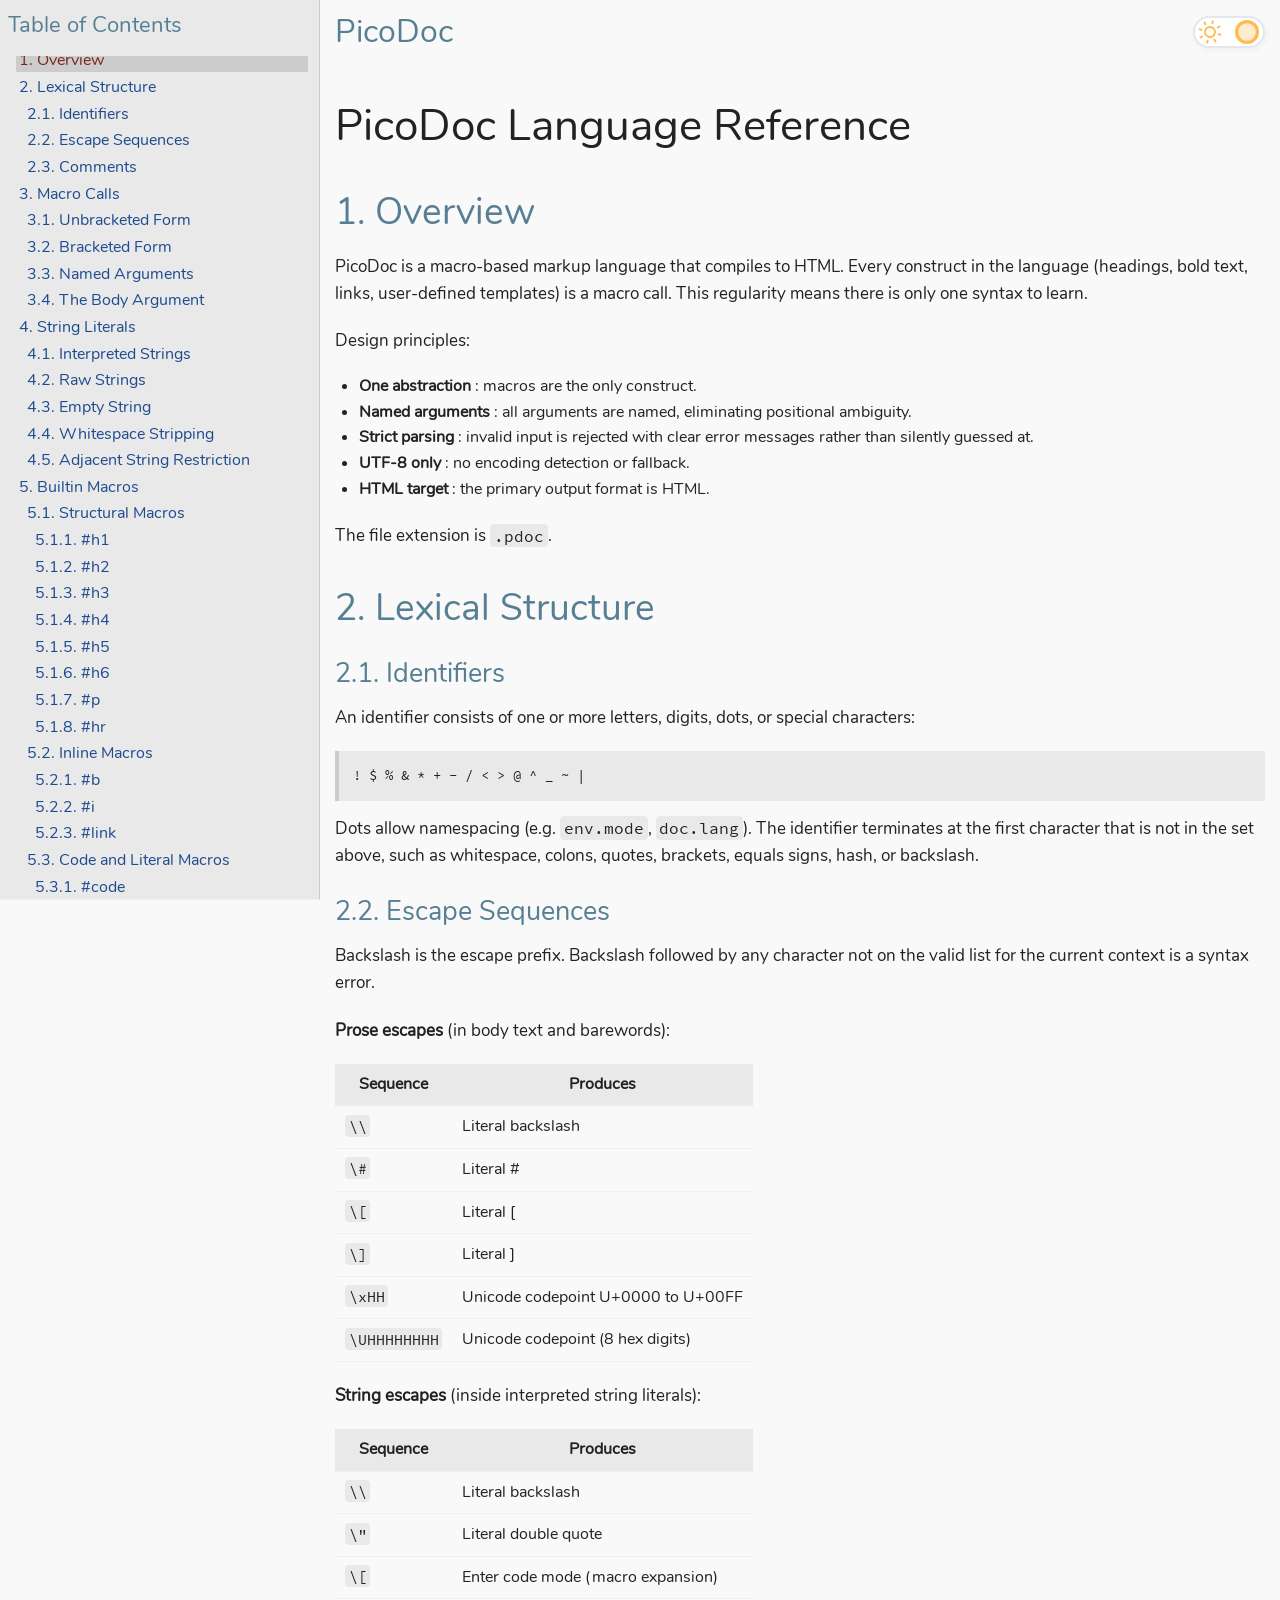
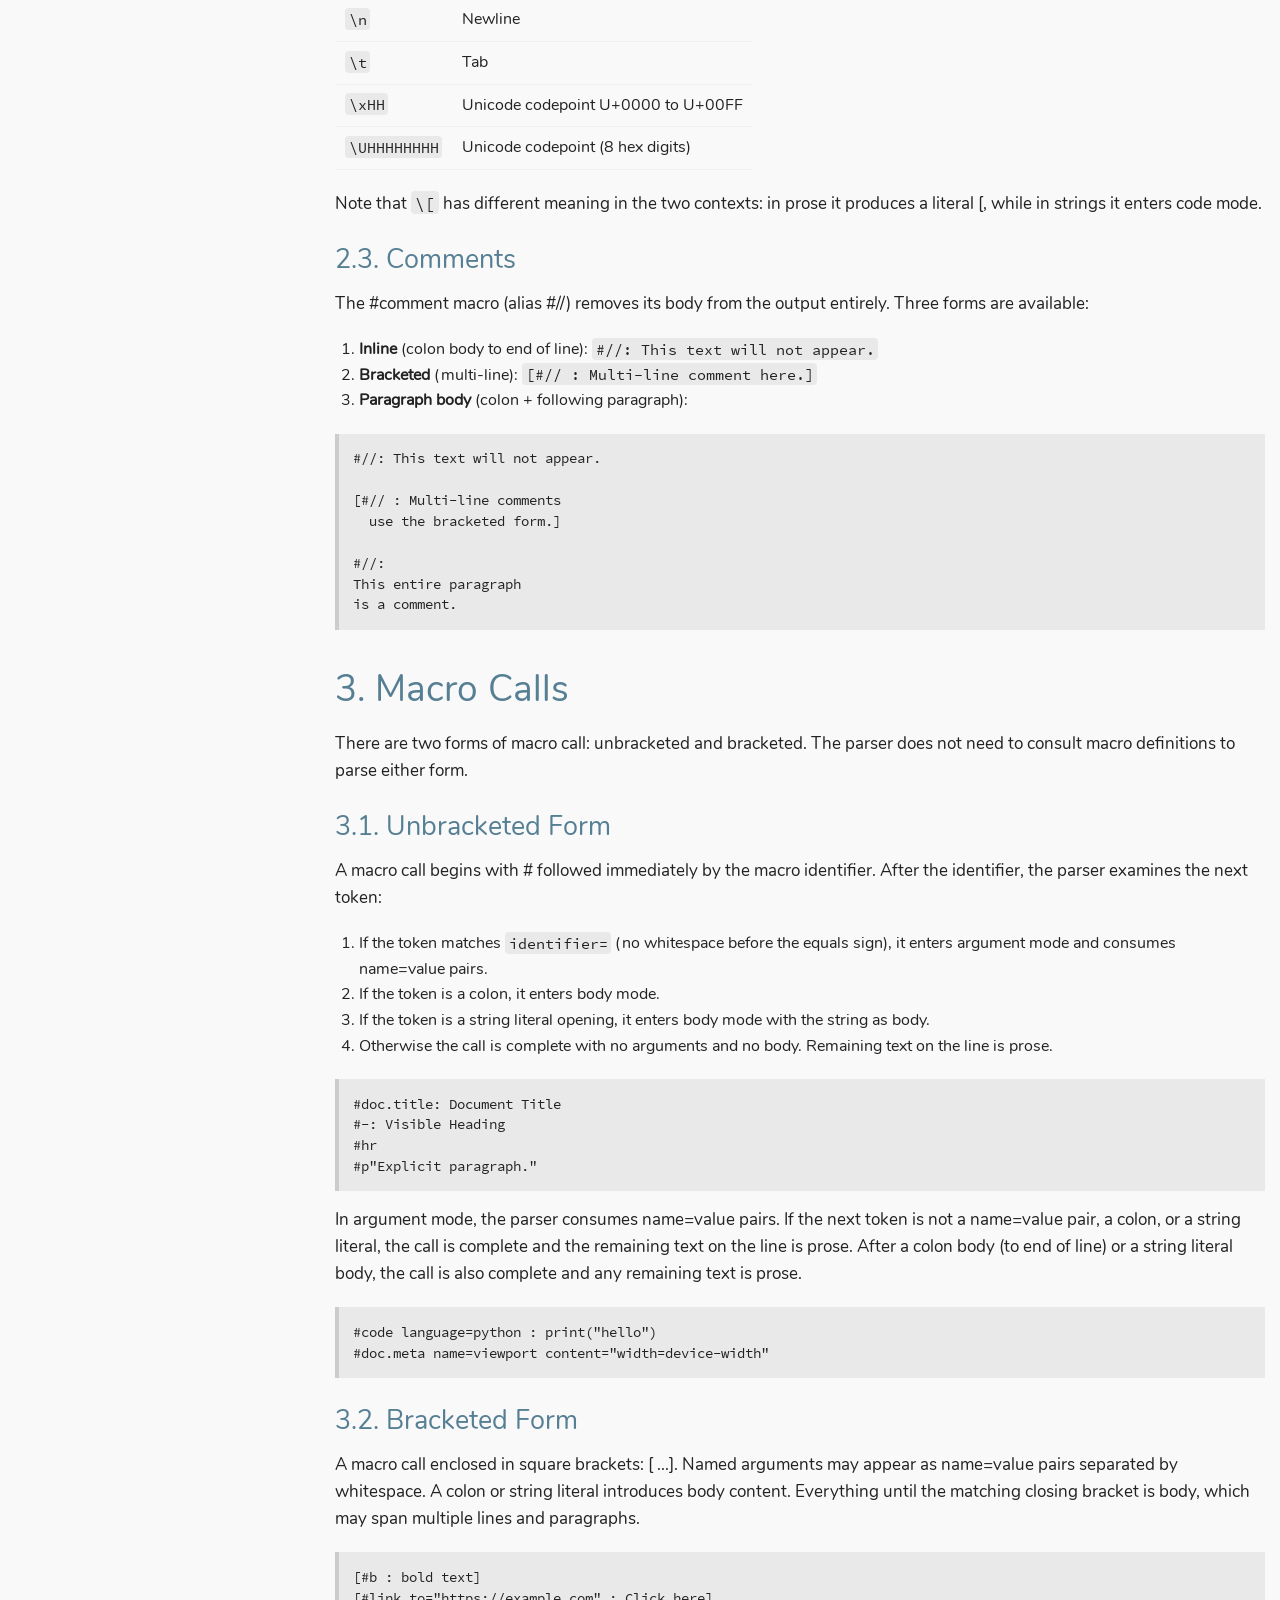
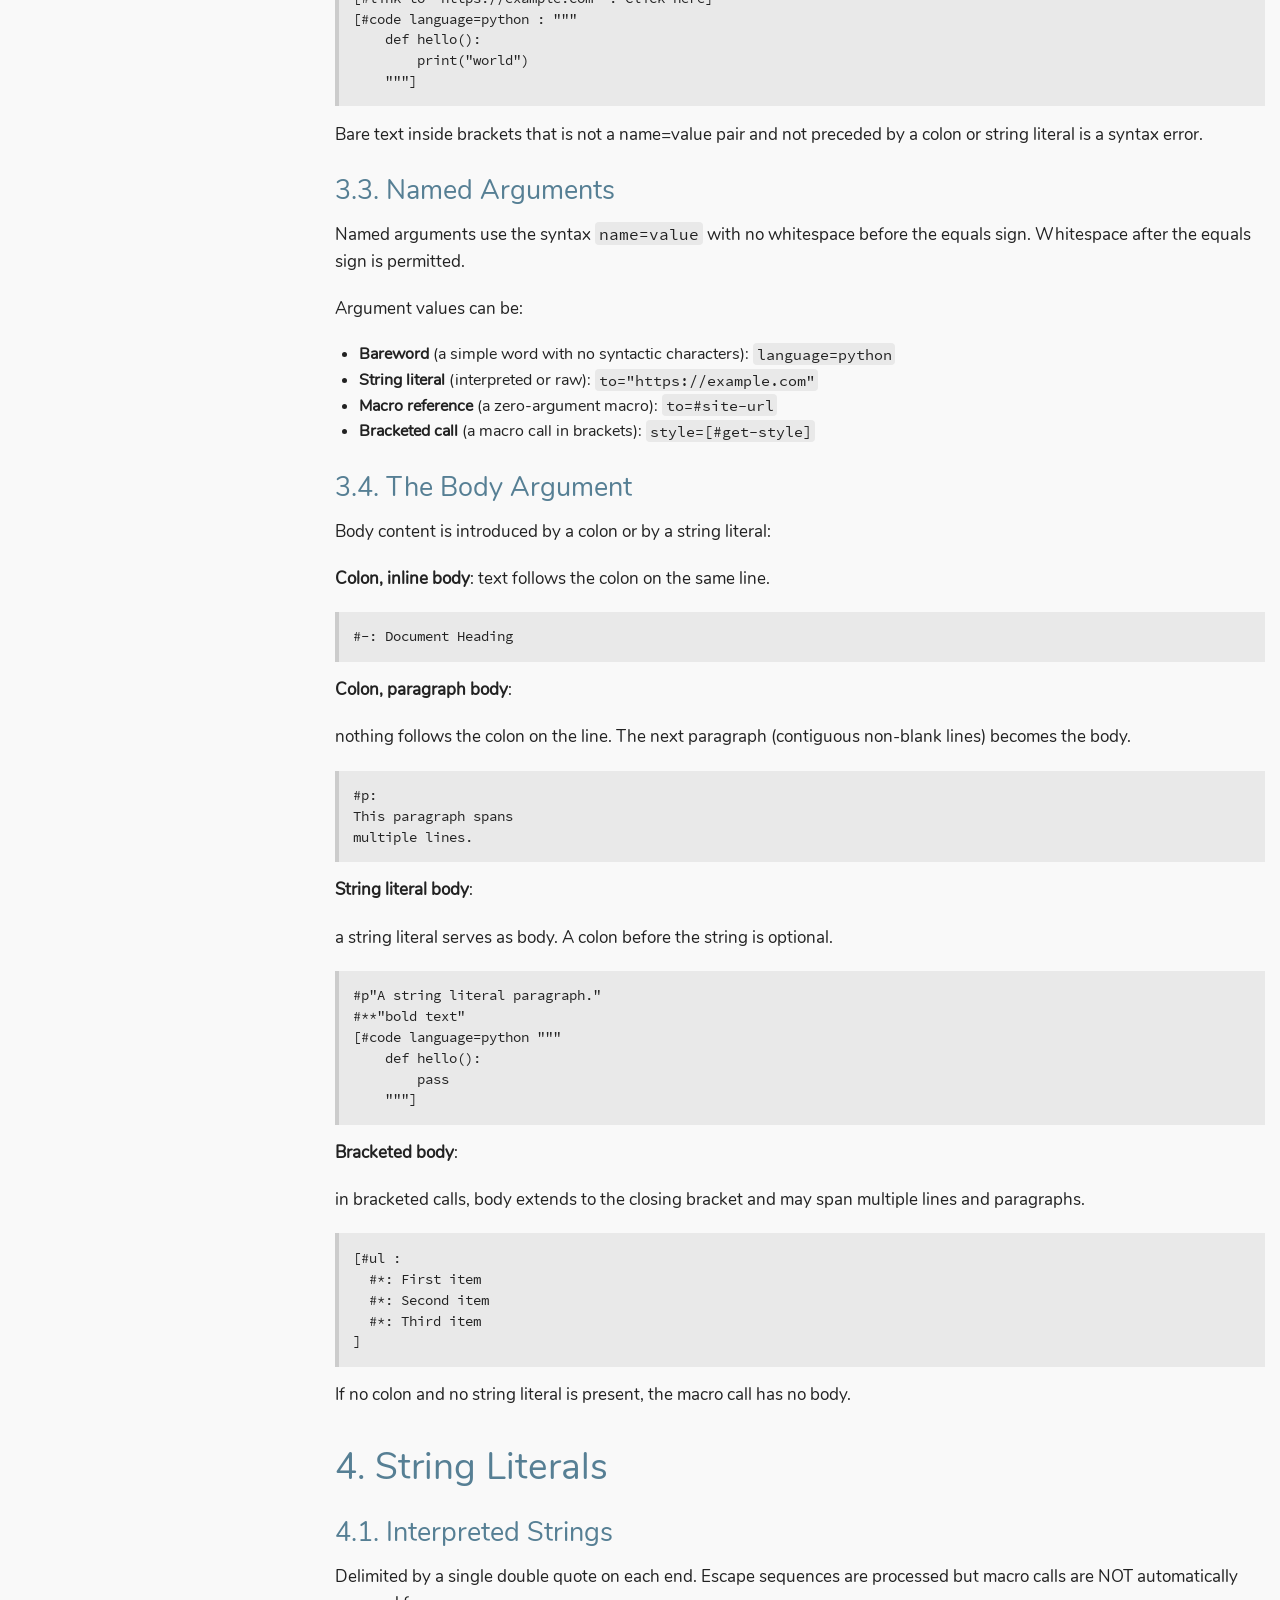
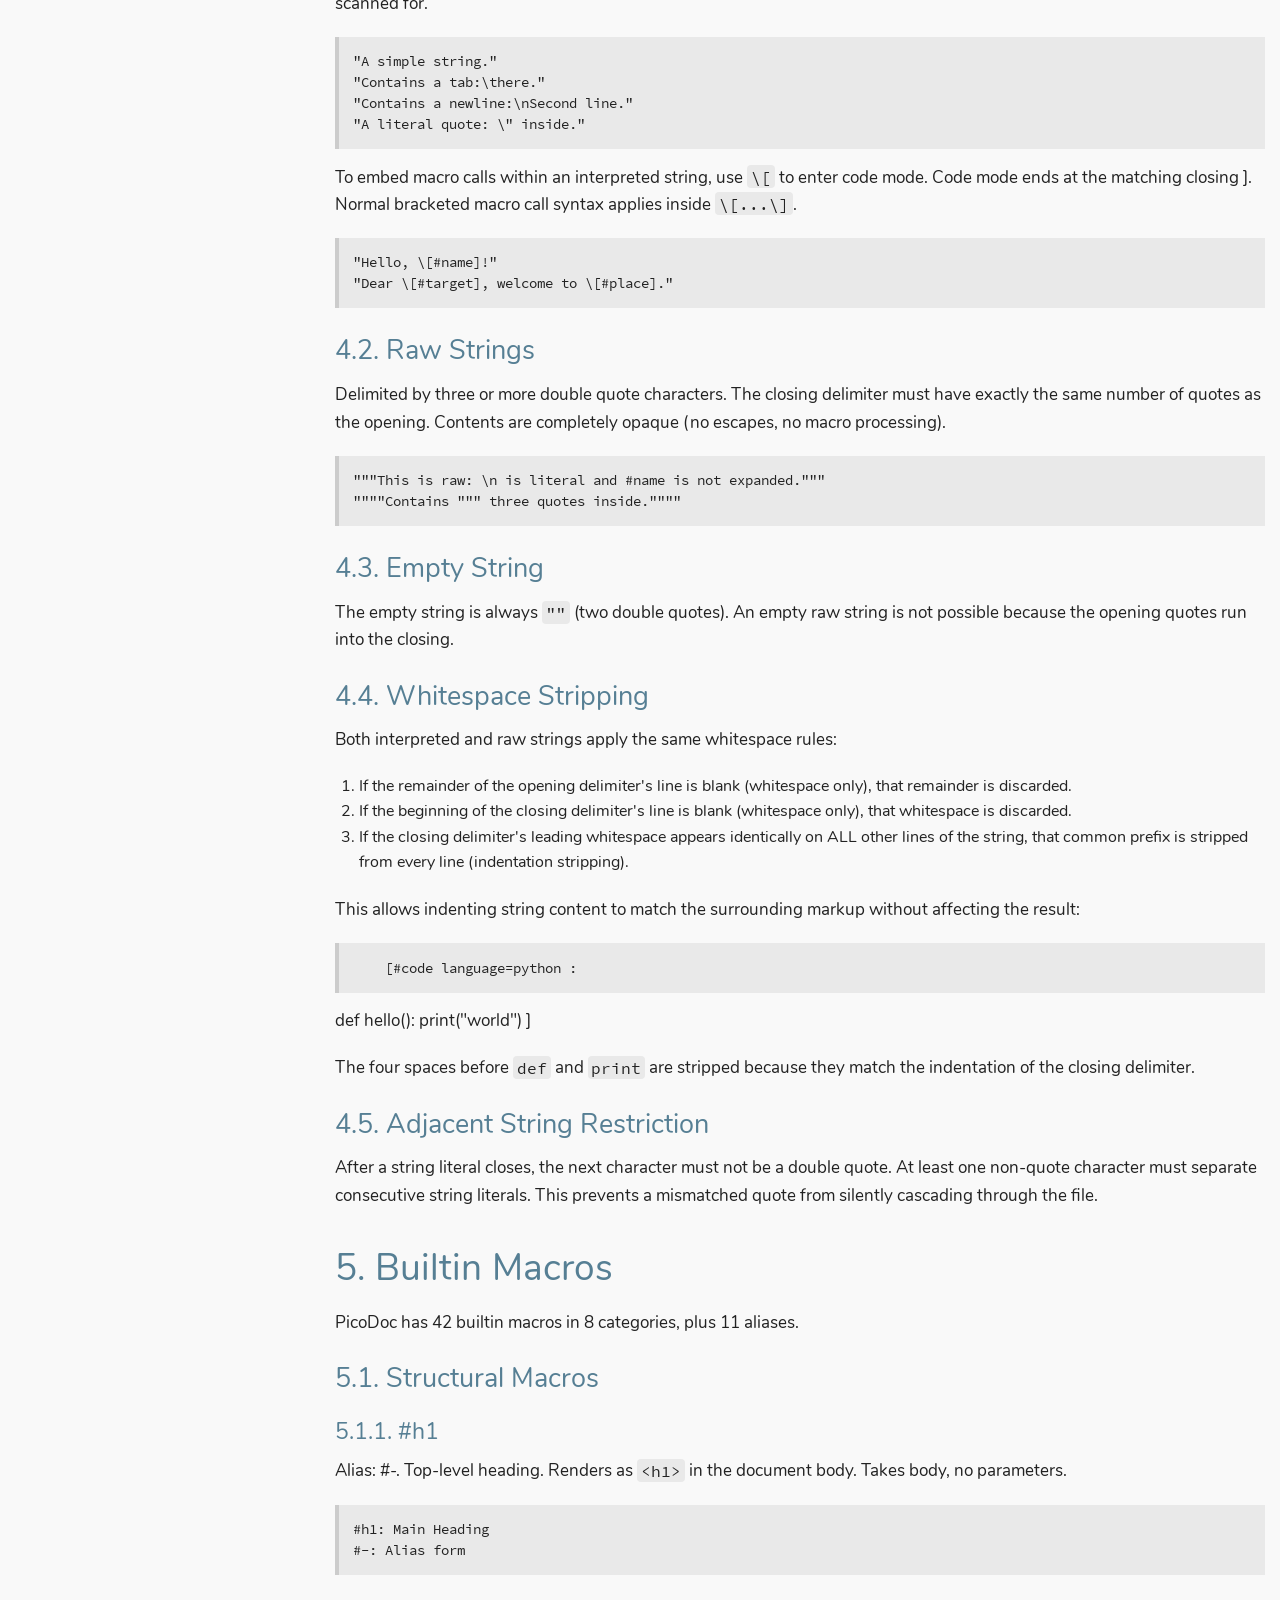
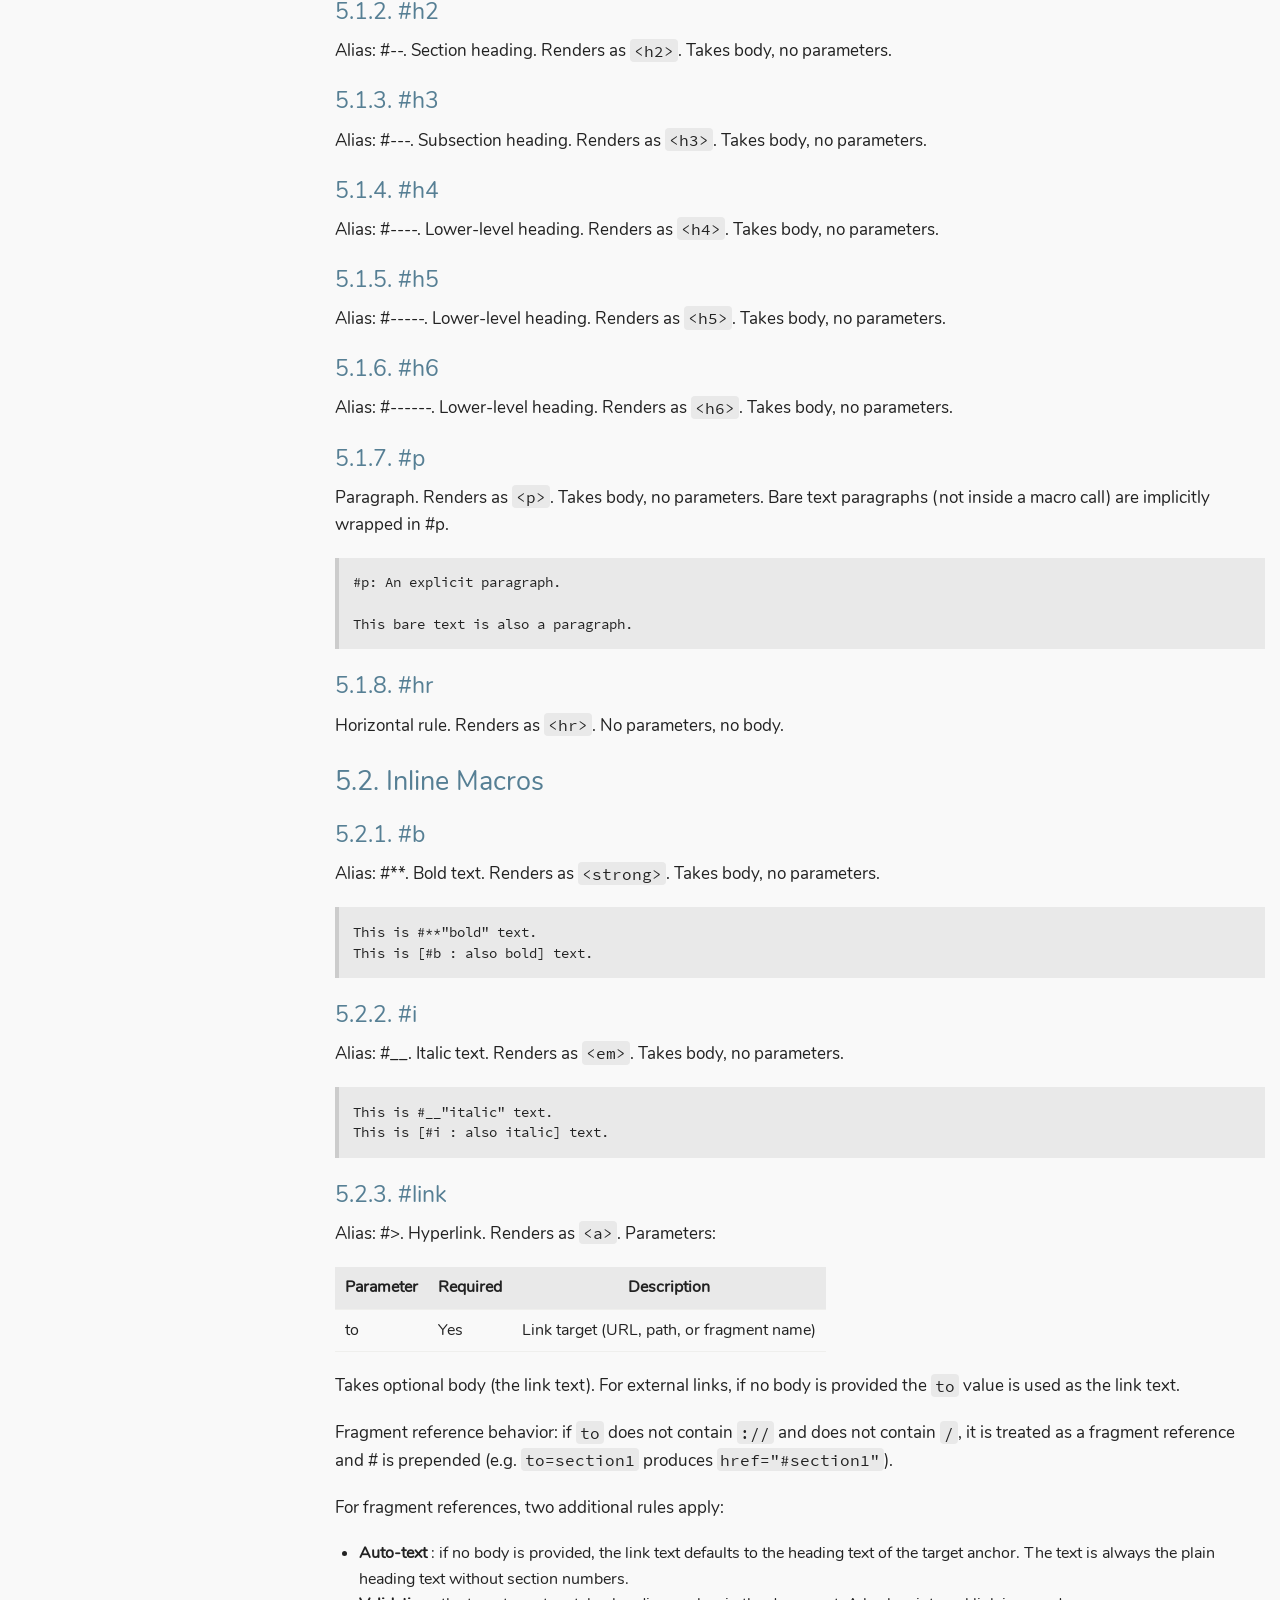
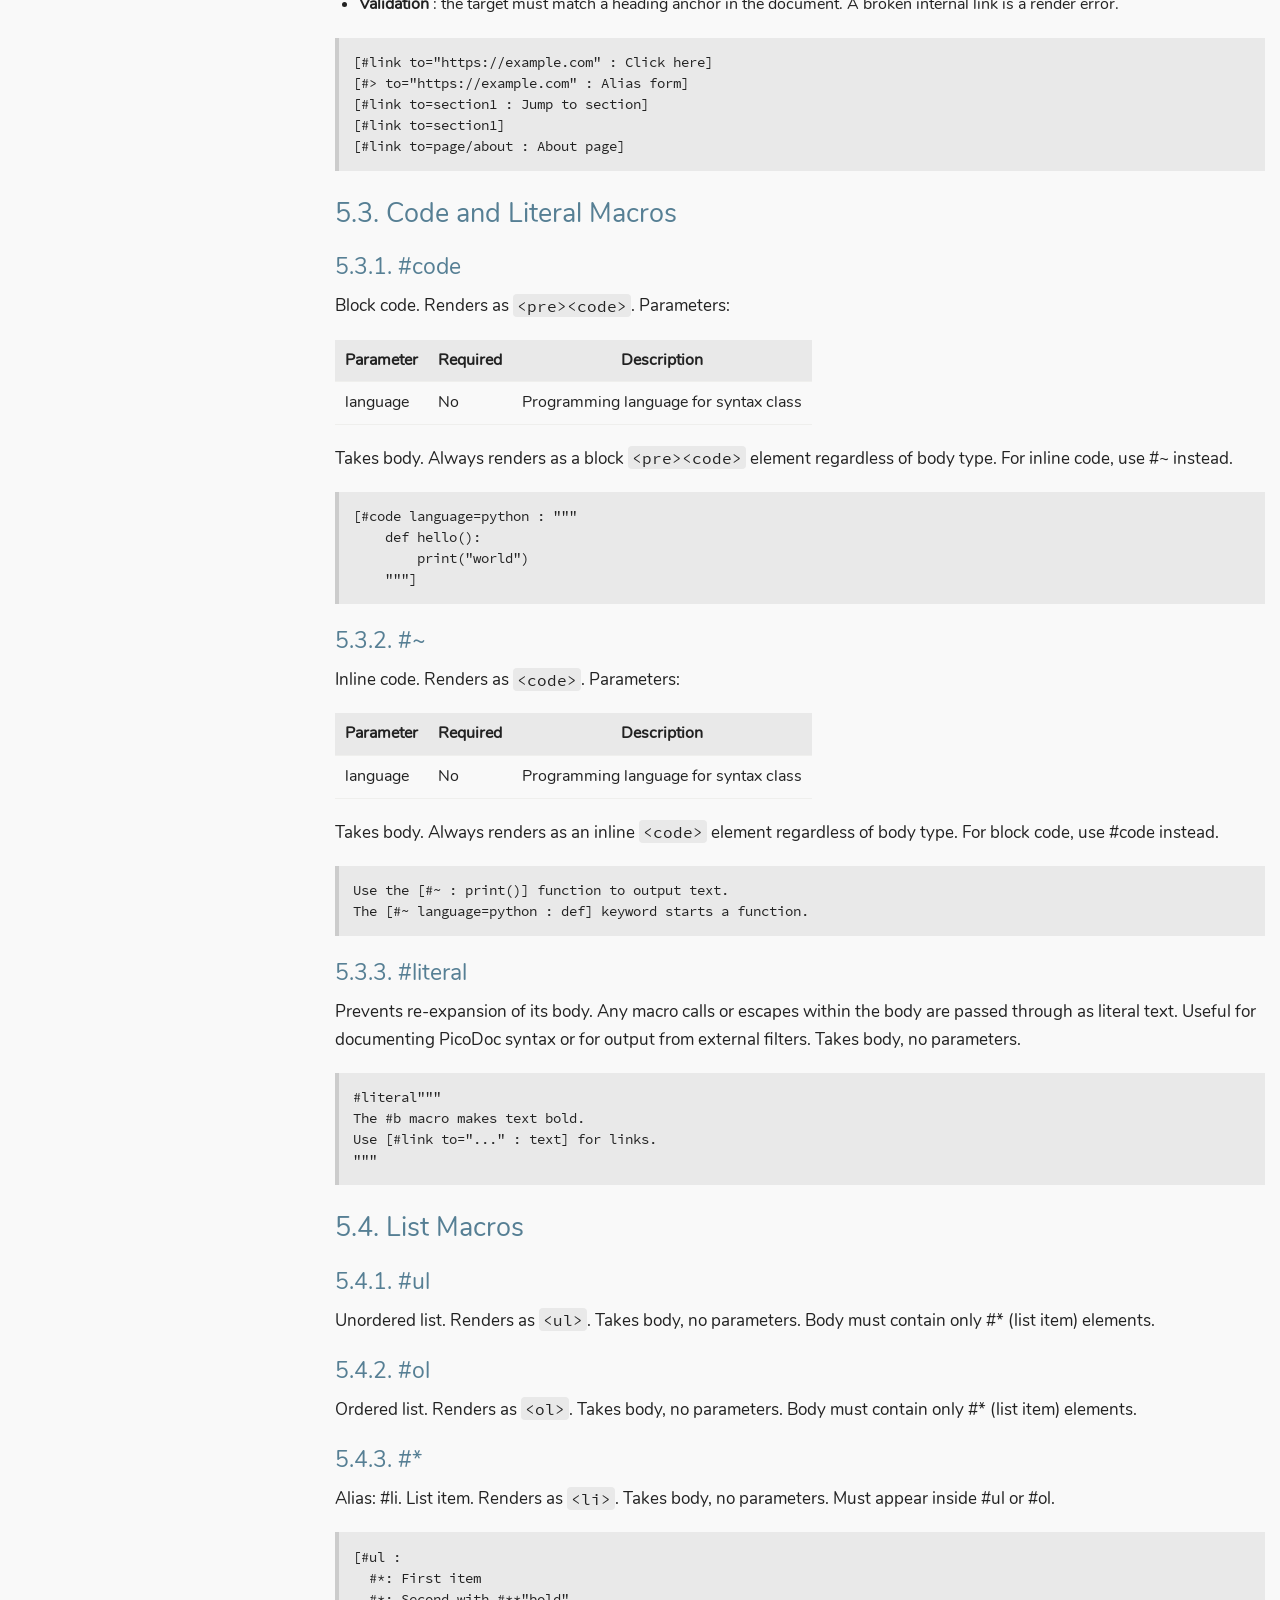
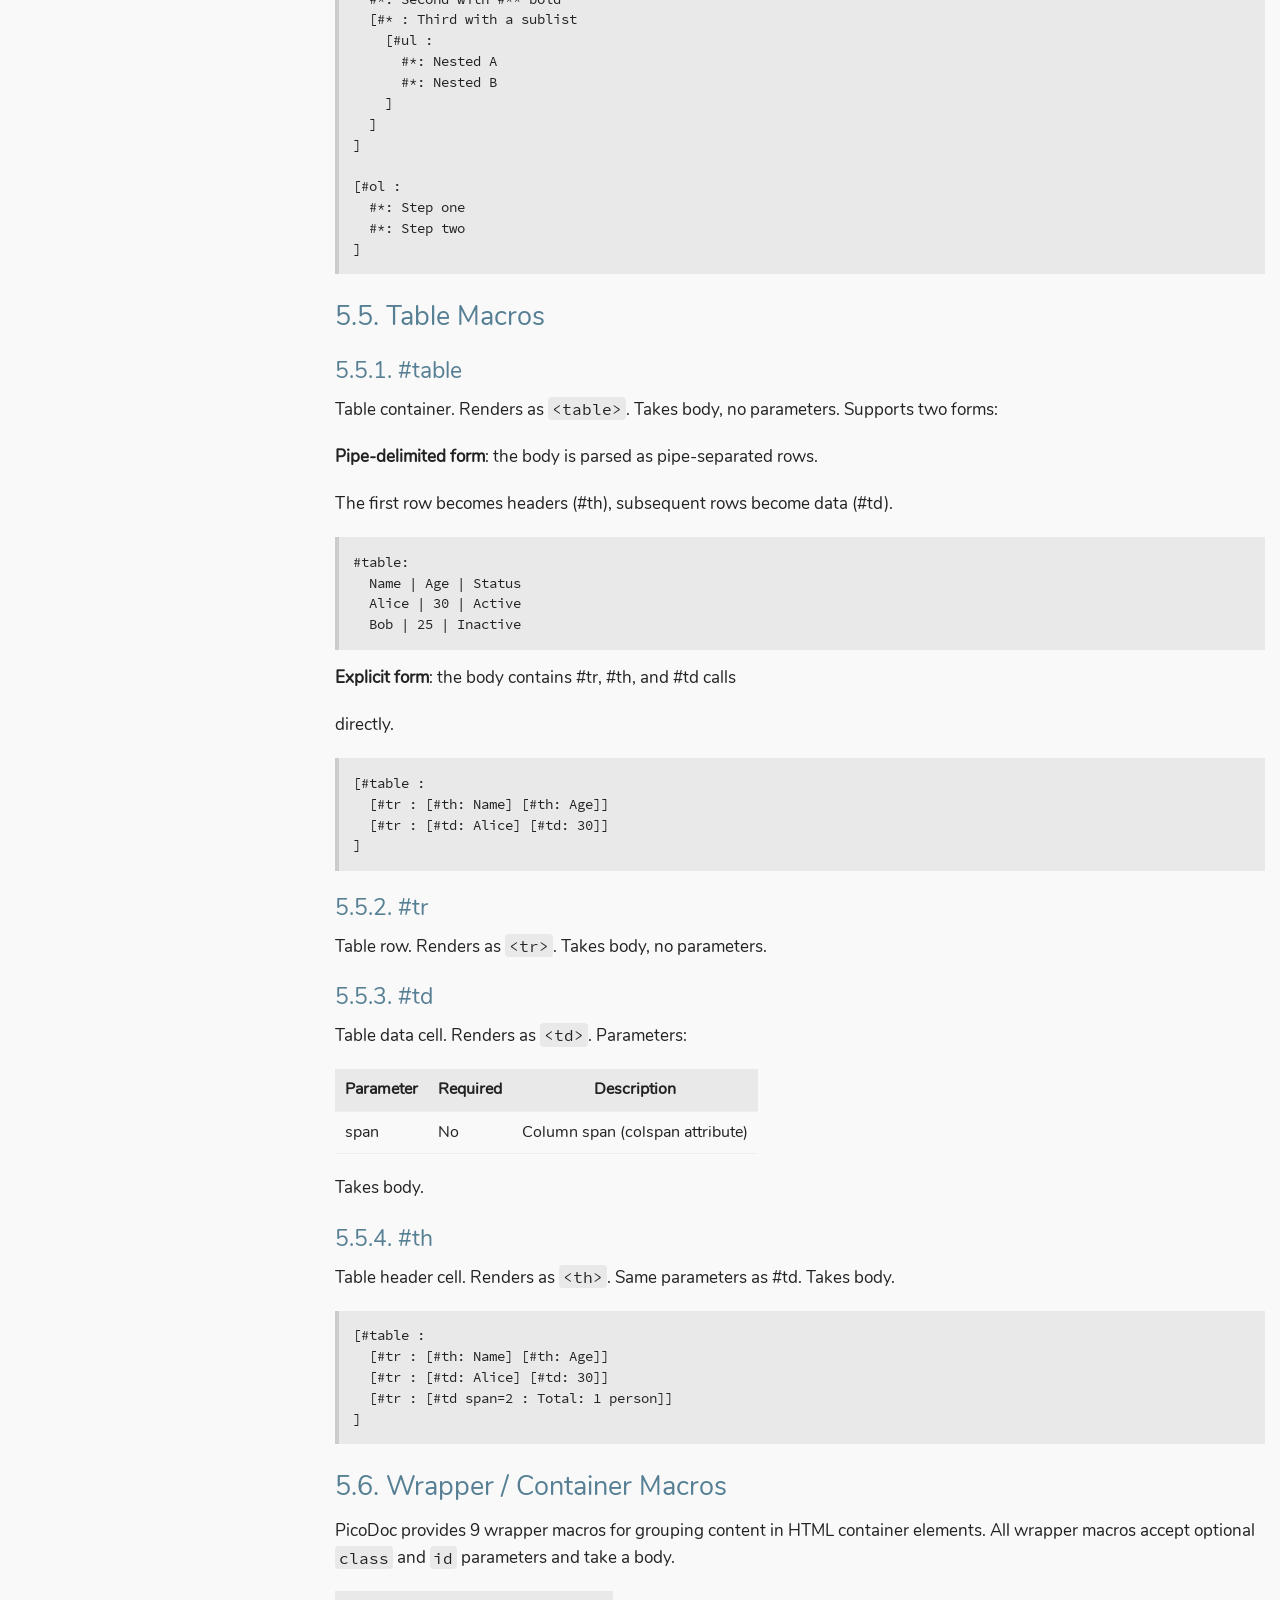
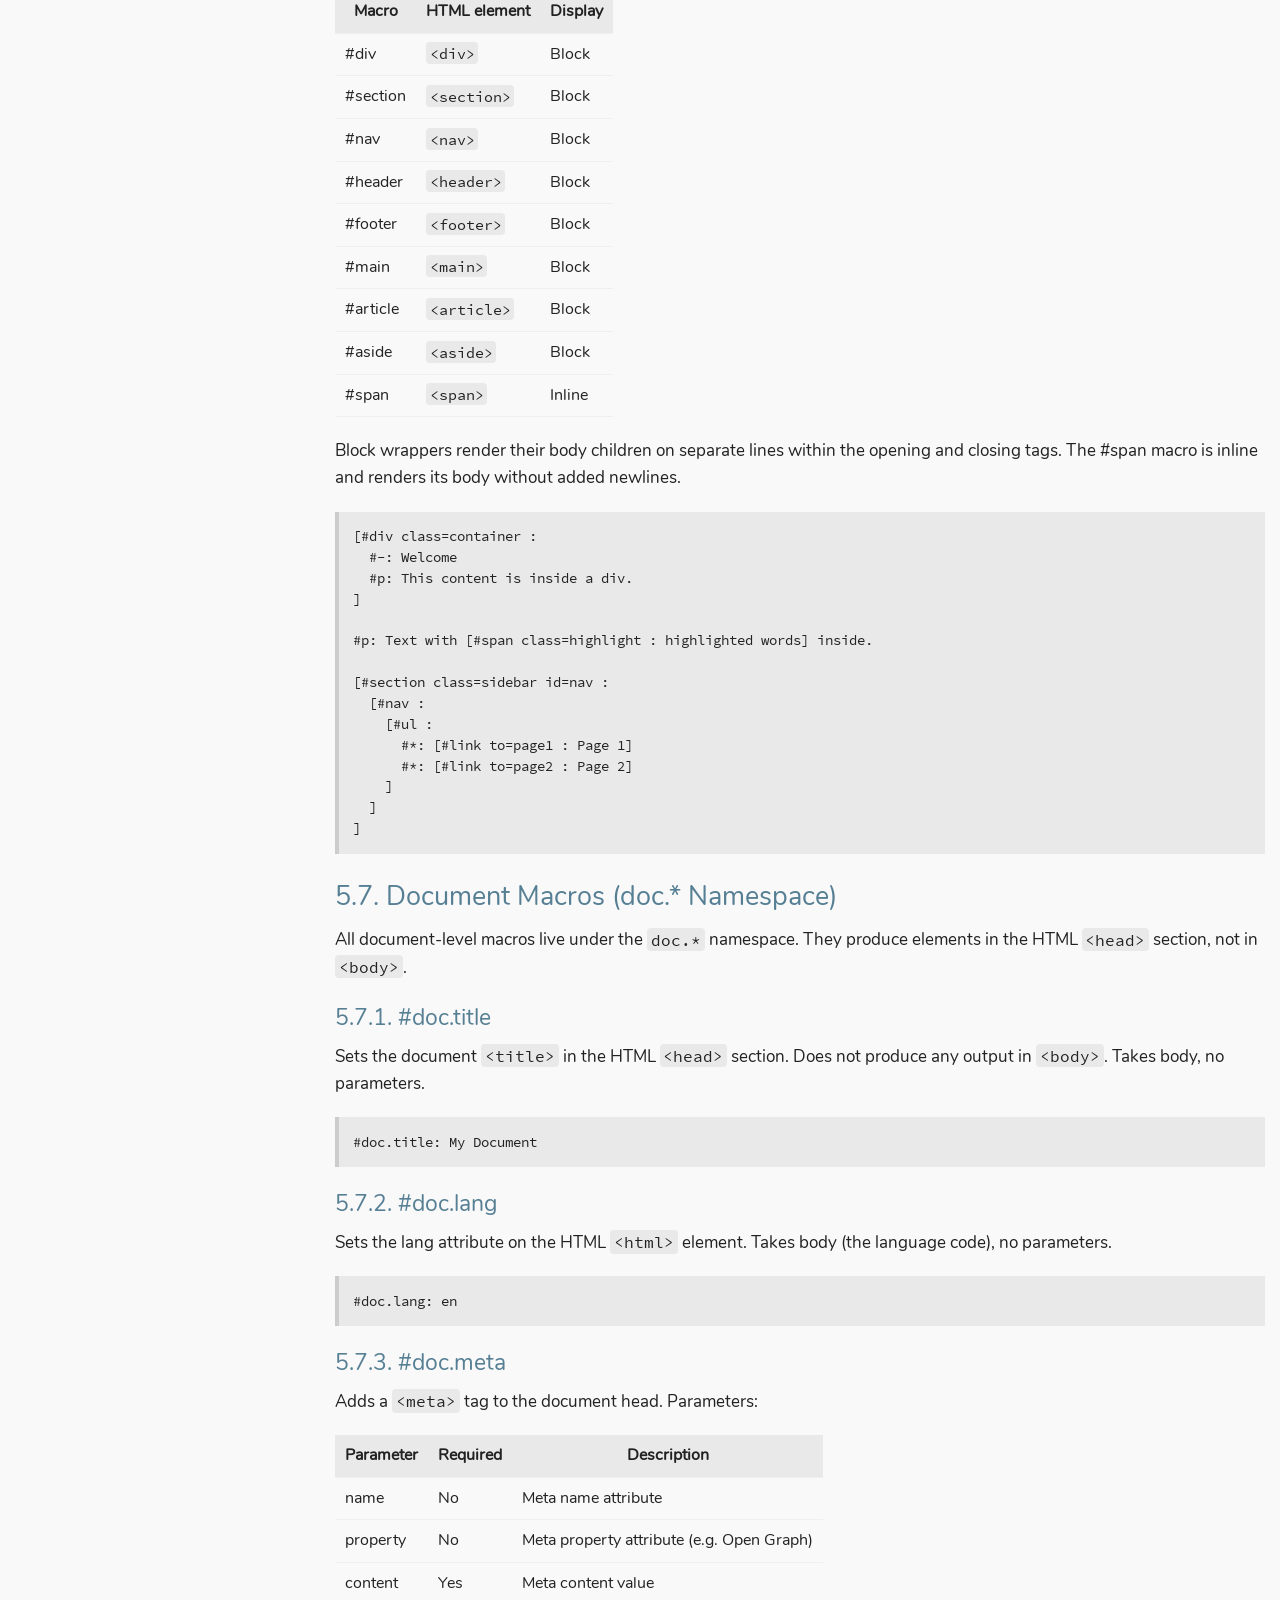
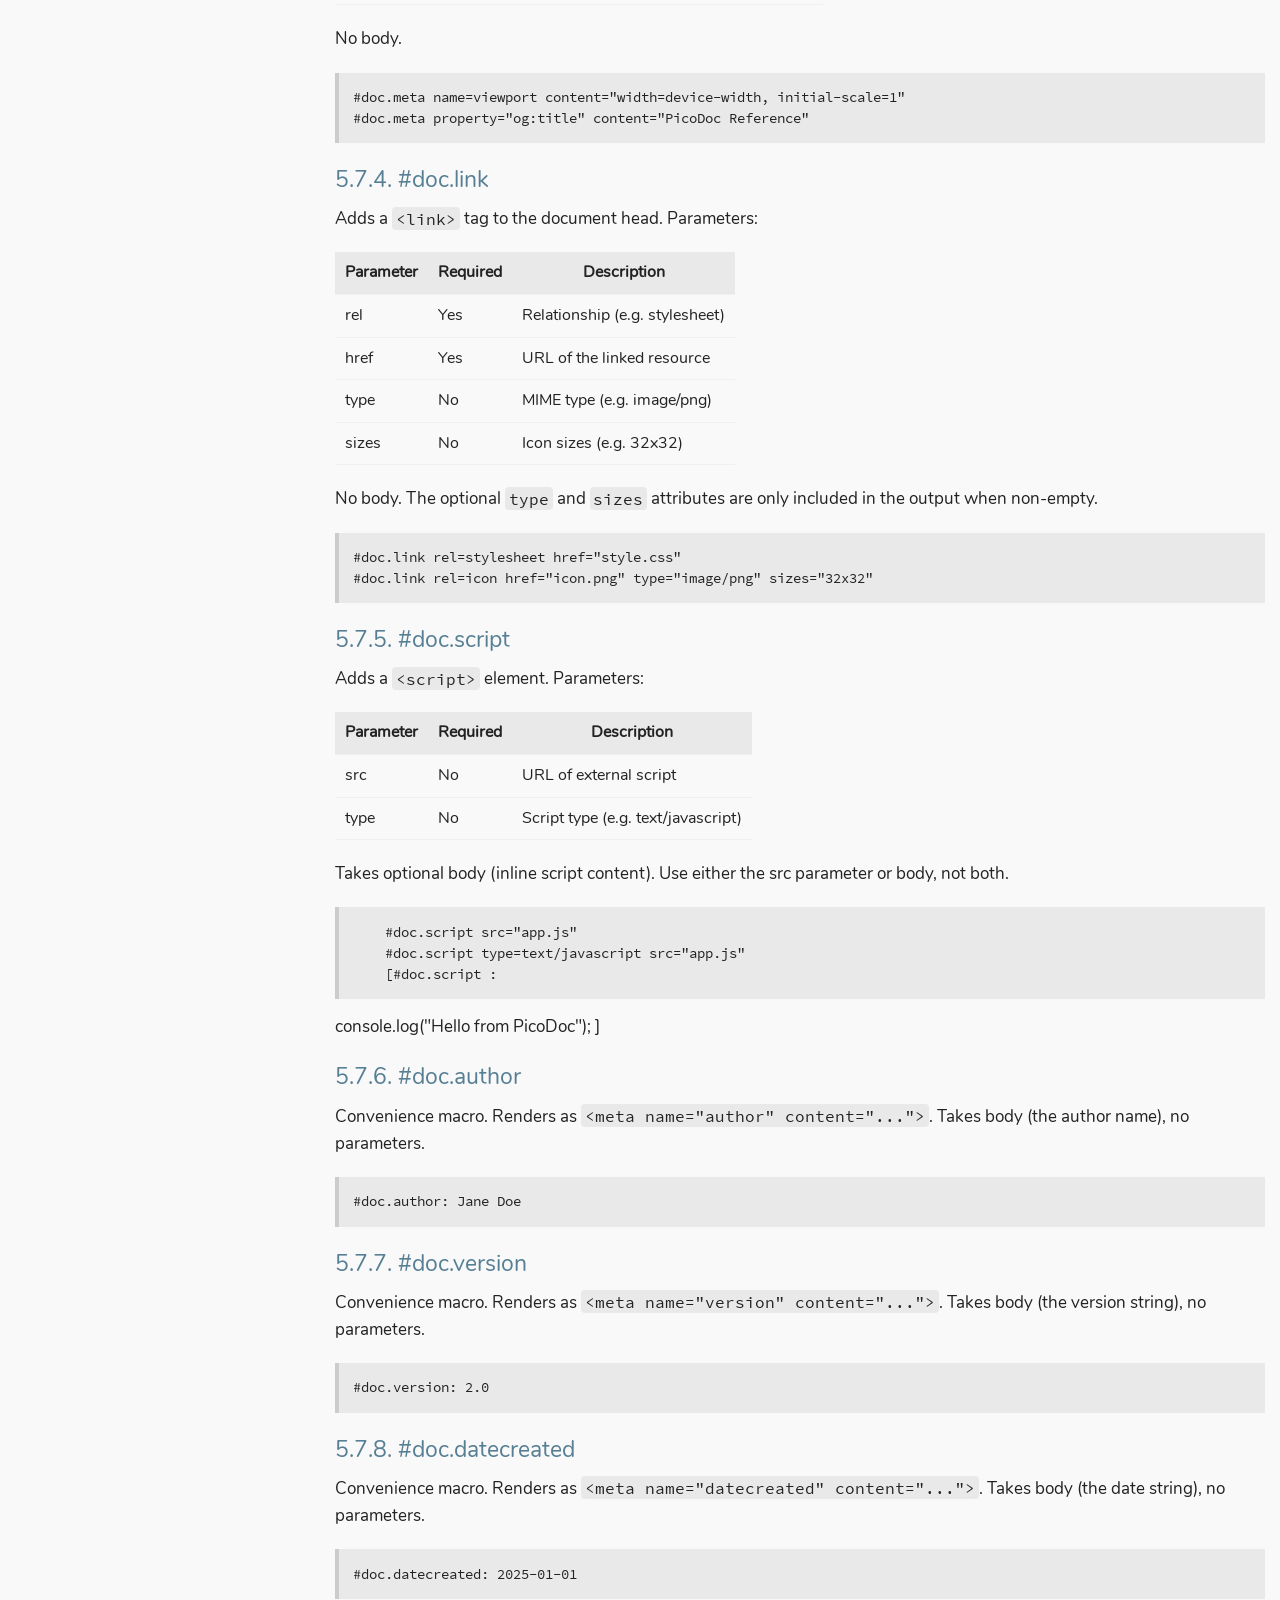
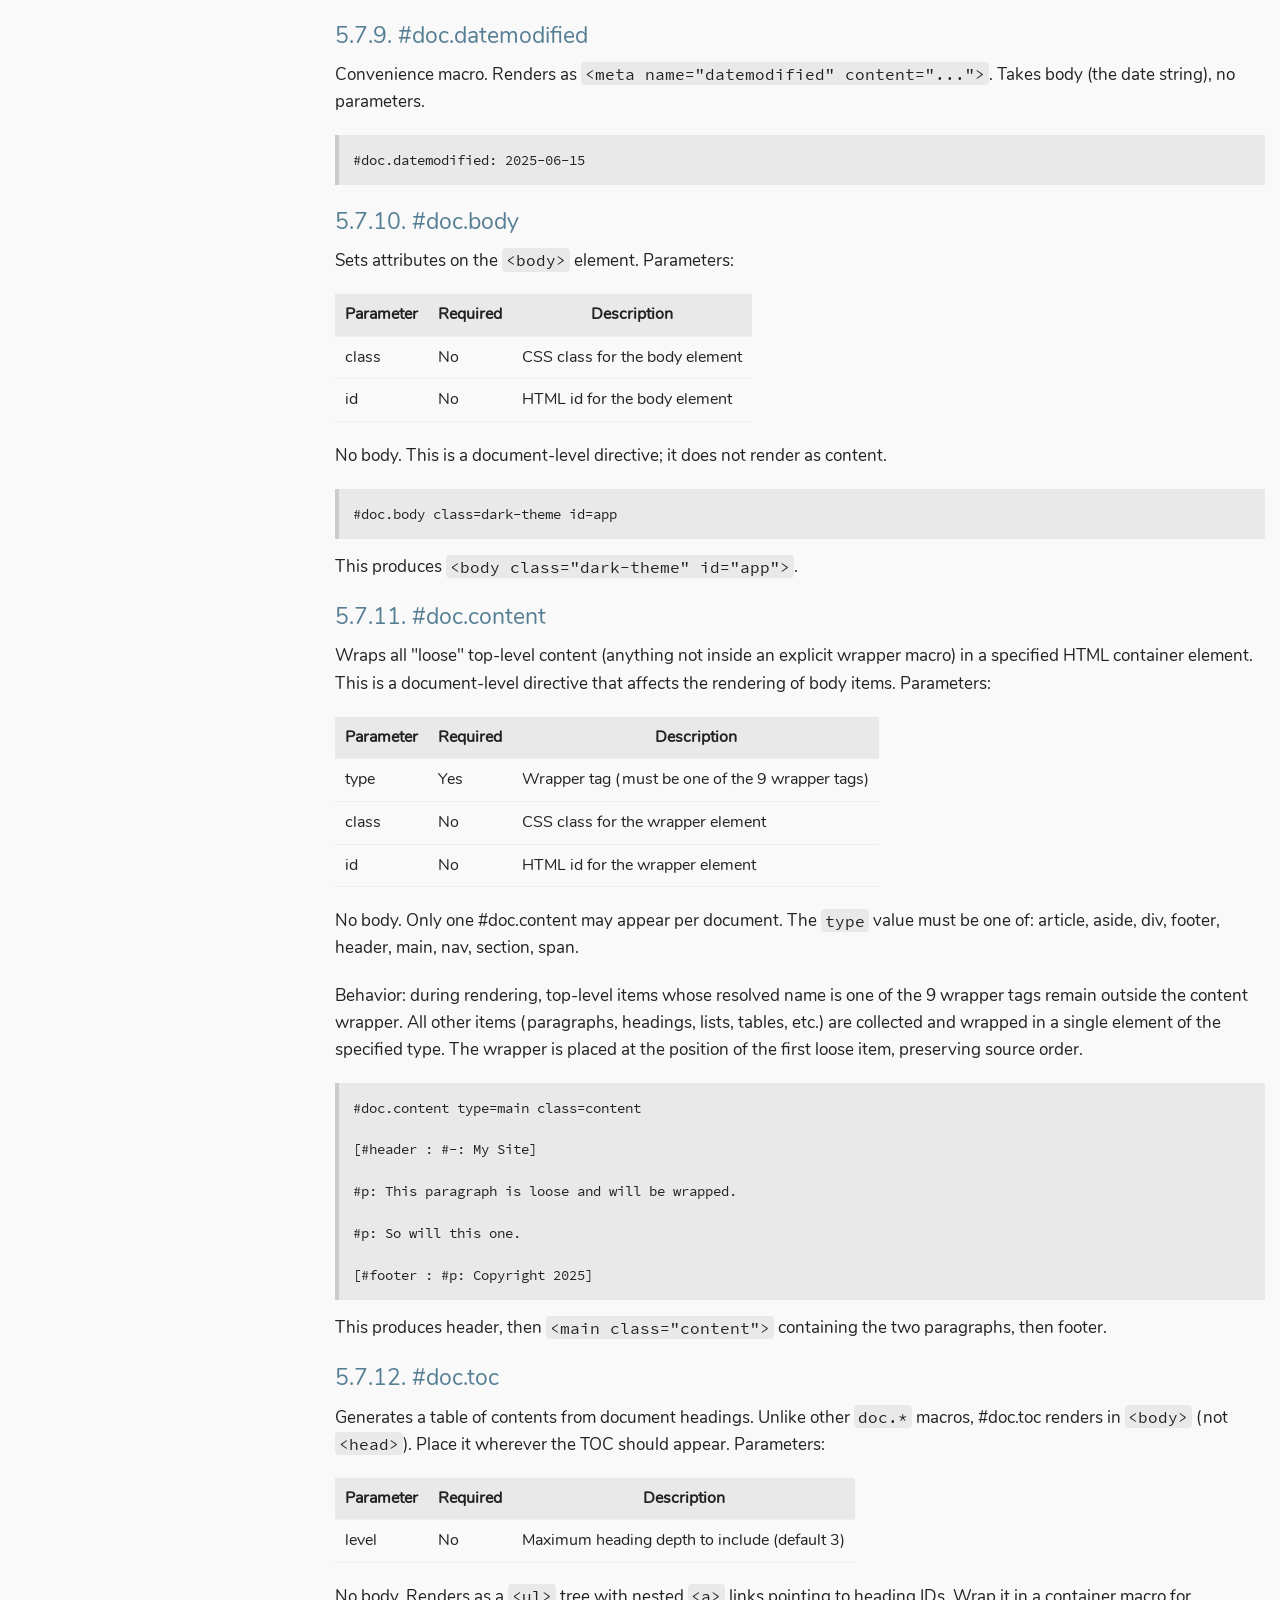
==== docs/reference.html @ c00a5578 "Consolidate parse_kv_arg, mark Phase 9 complete, add docs for GitHub Pages Merge parse_env_arg and p" ====
<!DOCTYPE html>
<html lang="en">
<head>
<meta charset="utf-8">
<title>PicoDoc Language Reference</title>
<link rel="stylesheet" href="style/picodoc.css">
<script src="style/tocbot.min.js"></script>
<script src="style/init.js"></script>
</head>
<body class="toc-sidebar">
<nav id="nav">
  <div class="doc-wrapper">
    <a title="PicoDoc" href="../docs/">PicoDoc</a>
  </div>

  <label>
    <input id="mode-checkbox" class="mode-checkbox" type="checkbox" />
    <div class="mode-slot">
      <div class="sun-icon-wrapper">
        <svg
          class="sun-icon"
          xmlns="http://www.w3.org/2000/svg"
          width="24"
          height="24"
          viewBox="0 0 24 24"
          fill="none"
          stroke="currentColor"
          stroke-width="2"
          stroke-linecap="round"
          stroke-linejoin="round"
        >
          <circle cx="12" cy="12" r="5"></circle>
          <line x1="12" y1="1" x2="12" y2="3"></line>
          <line x1="12" y1="21" x2="12" y2="23"></line>
          <line x1="4.22" y1="4.22" x2="5.64" y2="5.64"></line>
          <line x1="18.36" y1="18.36" x2="19.78" y2="19.78"></line>
          <line x1="1" y1="12" x2="3" y2="12"></line>
          <line x1="21" y1="12" x2="23" y2="12"></line>
          <line x1="4.22" y1="19.78" x2="5.64" y2="18.36"></line>
          <line x1="18.36" y1="5.64" x2="19.78" y2="4.22"></line>
        </svg>
      </div>
      <div class="mode-button"></div>
      <div class="moon-icon-wrapper">
        <svg
          class="moon-icon"
          xmlns="http://www.w3.org/2000/svg"
          width="24"
          height="24"
          viewBox="0 0 24 24"
          fill="none"
          stroke="currentColor"
          stroke-width="2"
          stroke-linecap="round"
          stroke-linejoin="round"
        >
          <path d="M21 12.79A9 9 0 1 1 11.21 3 7 7 0 0 0 21 12.79z"></path>
        </svg>
      </div>
    </div>
  </label>


</nav>
<header>
  <h1 id="picodoc-language-reference"><a href="#picodoc-language-reference">PicoDoc Language Reference</a></h1>
</header>
<nav class="toc-sidebar" id="toc">
  <div id="tocfile">
Table of Contents</div>

  <ul>
<li><a href="#picodoc-language-reference">PicoDoc Language Reference</a>
<ul>
<li><a href="#overview">Overview</a>
</li>
<li><a href="#lexical-structure">Lexical Structure</a>
<ul>
<li><a href="#identifiers">Identifiers</a>
</li>
<li><a href="#escape-sequences">Escape Sequences</a>
</li>
<li><a href="#comments">Comments</a>
</li>
</ul>
</li>
<li><a href="#macro-calls">Macro Calls</a>
<ul>
<li><a href="#unbracketed-form">Unbracketed Form</a>
</li>
<li><a href="#bracketed-form">Bracketed Form</a>
</li>
<li><a href="#named-arguments">Named Arguments</a>
</li>
<li><a href="#the-body-argument">The Body Argument</a>
</li>
</ul>
</li>
<li><a href="#string-literals">String Literals</a>
<ul>
<li><a href="#interpreted-strings">Interpreted Strings</a>
</li>
<li><a href="#raw-strings">Raw Strings</a>
</li>
<li><a href="#empty-string">Empty String</a>
</li>
<li><a href="#whitespace-stripping">Whitespace Stripping</a>
</li>
<li><a href="#adjacent-string-restriction">Adjacent String Restriction</a>
</li>
</ul>
</li>
<li><a href="#builtin-macros">Builtin Macros</a>
<ul>
<li><a href="#structural-macros">Structural Macros</a>
</li>
<li><a href="#inline-macros">Inline Macros</a>
</li>
<li><a href="#code-and-literal-macros">Code and Literal Macros</a>
</li>
<li><a href="#list-macros">List Macros</a>
</li>
<li><a href="#table-macros">Table Macros</a>
</li>
<li><a href="#wrapper-container-macros">Wrapper / Container Macros</a>
</li>
<li><a href="#document-macros-doc-namespace">Document Macros (doc.* Namespace)</a>
</li>
<li><a href="#expansion-time-macros">Expansion-Time Macros</a>
</li>
<li><a href="#alias-table">Alias Table</a>
</li>
</ul>
</li>
<li><a href="#user-defined-macros">User-Defined Macros</a>
<ul>
<li><a href="#defining-macros-with-set">Defining Macros with #set</a>
</li>
<li><a href="#parameters">Parameters</a>
</li>
<li><a href="#calling-user-macros">Calling User Macros</a>
</li>
<li><a href="#out-of-order-definitions">Out-of-Order Definitions</a>
</li>
<li><a href="#duplicate-detection">Duplicate Detection</a>
</li>
<li><a href="#scope-and-shadowing">Scope and Shadowing</a>
</li>
<li><a href="#overriding-builtin-macros">Overriding Builtin Macros</a>
</li>
<li><a href="#macro-references-as-argument-values">Macro References as Argument Values</a>
</li>
</ul>
</li>
<li><a href="#conditionals">Conditionals</a>
</li>
<li><a href="#includes">Includes</a>
</li>
<li><a href="#global-environment-env">Global Environment (env.*)</a>
<ul>
<li><a href="#defining-environment-values">Defining Environment Values</a>
</li>
<li><a href="#accessing-environment-values">Accessing Environment Values</a>
</li>
<li><a href="#immutability">Immutability</a>
</li>
</ul>
</li>
<li><a href="#external-filters">External Filters</a>
<ul>
<li><a href="#protocol">Protocol</a>
</li>
<li><a href="#discovery">Discovery</a>
</li>
<li><a href="#timeout">Timeout</a>
</li>
</ul>
</li>
<li><a href="#configuration-file">Configuration File</a>
</li>
<li><a href="#command-line-interface">Command-Line Interface</a>
<ul>
<li><a href="#options">Options</a>
</li>
<li><a href="#exit-codes">Exit Codes</a>
</li>
</ul>
</li>
<li><a href="#expansion-model">Expansion Model</a>
<ul>
<li><a href="#multi-pass-expansion">Multi-Pass Expansion</a>
</li>
<li><a href="#call-stack-depth">Call Stack Depth</a>
</li>
<li><a href="#preventing-re-expansion">Preventing Re-Expansion</a>
</li>
</ul>
</li>
</ul>
</li>
</ul>

</nav>
<main id="content">
<h2 id="overview"><a href="#overview">1. Overview</a></h2>
<p>PicoDoc is a macro-based markup language that compiles to HTML. Every construct
in the language (headings, bold text, links, user-defined templates) is a macro
call. This regularity means there is only one syntax to learn.</p>
<p>Design principles:</p>
<ul>
<li><strong>One abstraction</strong> : macros are the only construct.</li>
<li><strong>Named arguments</strong> : all arguments are named, eliminating
    positional ambiguity.</li>
<li><strong>Strict parsing</strong> : invalid input is rejected with clear error
    messages rather than silently guessed at.</li>
<li><strong>UTF-8 only</strong> : no encoding detection or fallback.</li>
<li><strong>HTML target</strong> : the primary output format is HTML.</li>
</ul>
<p>The file extension is <code>.pdoc</code>.</p>
<h2 id="lexical-structure"><a href="#lexical-structure">2. Lexical Structure</a></h2>
<h3 id="identifiers"><a href="#identifiers">2.1. Identifiers</a></h3>
<p>An identifier consists of one or more letters, digits, dots, or special
characters:</p>
<pre><code>! $ % &amp; * + - / &lt; &gt; @ ^ _ ~ |</code></pre>
<p>Dots allow namespacing (e.g. <code>env.mode</code>, <code>doc.lang</code>). The
identifier terminates at the first character that is not in the set above, such
as whitespace, colons, quotes, brackets, equals signs, hash, or backslash.</p>
<h3 id="escape-sequences"><a href="#escape-sequences">2.2. Escape Sequences</a></h3>
<p>Backslash is the escape prefix. Backslash followed by any character not on the
valid list for the current context is a syntax error.</p>
<p><strong>Prose escapes</strong> (in body text and barewords):</p>
<table>
<thead>
<tr><th>Sequence</th><th>Produces</th></tr>
</thead>
<tbody>
<tr><td><code>\\</code></td><td>Literal backslash</td></tr>
<tr><td><code>\#</code></td><td>Literal #</td></tr>
<tr><td><code>\[</code></td><td>Literal [</td></tr>
<tr><td><code>\]</code></td><td>Literal ]</td></tr>
<tr><td><code>\xHH</code></td><td>Unicode codepoint U+0000 to U+00FF</td></tr>
<tr><td><code>\UHHHHHHHH</code></td><td>Unicode codepoint (8 hex digits)</td></tr>
</tbody>
</table>
<p><strong>String escapes</strong> (inside interpreted string literals):</p>
<table>
<thead>
<tr><th>Sequence</th><th>Produces</th></tr>
</thead>
<tbody>
<tr><td><code>\\</code></td><td>Literal backslash</td></tr>
<tr><td><code>\"</code></td><td>Literal double quote</td></tr>
<tr><td><code>\[</code></td><td>Enter code mode (macro expansion)</td></tr>
<tr><td><code>\n</code></td><td>Newline</td></tr>
<tr><td><code>\t</code></td><td>Tab</td></tr>
<tr><td><code>\xHH</code></td><td>Unicode codepoint U+0000 to U+00FF</td></tr>
<tr><td><code>\UHHHHHHHH</code></td><td>Unicode codepoint (8 hex digits)</td></tr>
</tbody>
</table>
<p>Note that <code>\[</code> has different meaning in the two contexts: in prose it
produces a literal [, while in strings it enters code mode.</p>
<h3 id="comments"><a href="#comments">2.3. Comments</a></h3>
<p>The #comment macro (alias #//) removes its body from the output entirely.
Three forms are available:</p>
<ol>
<li><strong>Inline</strong> (colon body to end of line): <code>#//: This text will not appear.</code></li>
<li><strong>Bracketed</strong> (multi-line): <code>[#// : Multi-line comment here.]</code></li>
<li><strong>Paragraph body</strong> (colon + following paragraph):</li>
</ol>
<pre><code>#//: This text will not appear.

[#// : Multi-line comments
  use the bracketed form.]

#//:
This entire paragraph
is a comment.</code></pre>
<h2 id="macro-calls"><a href="#macro-calls">3. Macro Calls</a></h2>
<p>There are two forms of macro call: unbracketed and bracketed. The parser does
not need to consult macro definitions to parse either form.</p>
<h3 id="unbracketed-form"><a href="#unbracketed-form">3.1. Unbracketed Form</a></h3>
<p>A macro call begins with # followed immediately by the macro identifier.
After the identifier, the parser examines the next token:</p>
<ol>
<li>If the token matches <code>identifier=</code> (no whitespace before
    the equals sign), it enters argument mode and consumes name=value pairs.</li>
<li>If the token is a colon, it enters body mode.</li>
<li>If the token is a string literal opening, it enters body mode
    with the string as body.</li>
<li>Otherwise the call is complete with no arguments and no body.
    Remaining text on the line is prose.</li>
</ol>
<pre><code>#doc.title: Document Title
#-: Visible Heading
#hr
#p"Explicit paragraph."</code></pre>
<p>In argument mode, the parser consumes name=value pairs. If the next token is
not a name=value pair, a colon, or a string literal, the call is complete and
the remaining text on the line is prose. After a colon body (to end of line) or
a string literal body, the call is also complete and any remaining text is
prose.</p>
<pre><code>#code language=python : print("hello")
#doc.meta name=viewport content="width=device-width"</code></pre>
<h3 id="bracketed-form"><a href="#bracketed-form">3.2. Bracketed Form</a></h3>
<p>A macro call enclosed in square brackets: [ ...]. Named
arguments may appear as name=value pairs separated by whitespace. A colon or
string literal introduces body content. Everything until the matching closing
bracket is body, which may span multiple lines and paragraphs.</p>
<pre><code>[#b : bold text]
[#link to="https://example.com" : Click here]
[#code language=python : """
    def hello():
        print("world")
    """]</code></pre>
<p>Bare text inside brackets that is not a name=value pair and not preceded by
a colon or string literal is a syntax error.</p>
<h3 id="named-arguments"><a href="#named-arguments">3.3. Named Arguments</a></h3>
<p>Named arguments use the syntax <code>name=value</code> with no whitespace before
the equals sign. Whitespace after the equals sign is permitted.</p>
<p>Argument values can be:</p>
<ul>
<li><strong>Bareword</strong> (a simple word with no syntactic characters):
    <code>language=python</code></li>
<li><strong>String literal</strong> (interpreted or raw):
    <code>to="https://example.com"</code></li>
<li><strong>Macro reference</strong> (a zero-argument macro):
    <code>to=#site-url</code></li>
<li><strong>Bracketed call</strong> (a macro call in brackets):
    <code>style=[#get-style]</code></li>
</ul>
<h3 id="the-body-argument"><a href="#the-body-argument">3.4. The Body Argument</a></h3>
<p>Body content is introduced by a colon or by a string literal:</p>
<p><strong>Colon, inline body</strong>: text follows the colon on the same line.</p>
<pre><code>#-: Document Heading</code></pre>
<p><strong>Colon, paragraph body</strong>: </p>
<p>nothing follows the colon on the line. The next paragraph (contiguous non-blank
lines) becomes the body.</p>
<pre><code>#p:
This paragraph spans
multiple lines.</code></pre>
<p><strong>String literal body</strong>: </p>
<p>a string literal serves as body. A colon before the string is optional.</p>
<pre><code>#p"A string literal paragraph."
#**"bold text"
[#code language=python """
    def hello():
        pass
    """]</code></pre>
<p><strong>Bracketed body</strong>: </p>
<p>in bracketed calls, body extends to the closing bracket and may span multiple
lines and paragraphs.</p>
<pre><code>[#ul :
  #*: First item
  #*: Second item
  #*: Third item
]</code></pre>
<p>If no colon and no string literal is present, the macro call has no body.</p>
<h2 id="string-literals"><a href="#string-literals">4. String Literals</a></h2>
<h3 id="interpreted-strings"><a href="#interpreted-strings">4.1. Interpreted Strings</a></h3>
<p>Delimited by a single double quote on each end. Escape sequences are processed
but macro calls are NOT automatically scanned for.</p>
<pre><code>"A simple string."
"Contains a tab:\there."
"Contains a newline:\nSecond line."
"A literal quote: \" inside."</code></pre>
<p>To embed macro calls within an interpreted string, use <code>\[</code> to enter
code mode. Code mode ends at the matching closing ]. Normal bracketed macro
call syntax applies inside <code>\[...\]</code>.</p>
<pre><code>"Hello, \[#name]!"
"Dear \[#target], welcome to \[#place]."</code></pre>
<h3 id="raw-strings"><a href="#raw-strings">4.2. Raw Strings</a></h3>
<p>Delimited by three or more double quote characters. The closing delimiter must
have exactly the same number of quotes as the opening. Contents are completely
opaque (no escapes, no macro processing).</p>
<pre><code>"""This is raw: \n is literal and #name is not expanded."""
""""Contains """ three quotes inside.""""</code></pre>
<h3 id="empty-string"><a href="#empty-string">4.3. Empty String</a></h3>
<p>The empty string is always <code>""</code> (two double quotes). An empty raw
string is not possible because the opening quotes run into the closing.</p>
<h3 id="whitespace-stripping"><a href="#whitespace-stripping">4.4. Whitespace Stripping</a></h3>
<p>Both interpreted and raw strings apply the same whitespace rules:</p>
<ol>
<li>If the remainder of the opening delimiter's line is blank (whitespace
    only), that remainder is discarded.</li>
<li>If the beginning of the closing delimiter's line is blank (whitespace
    only), that whitespace is discarded.</li>
<li>If the closing delimiter's leading whitespace appears identically on
    ALL other lines of the string, that common prefix is stripped from every
    line (indentation stripping).</li>
</ol>
<p>This allows indenting string content to match the surrounding markup without
affecting the result:</p>
<pre><code>    [#code language=python : </code></pre>
<p>        def hello():
            print("world")
        ]</p>
<p>The four spaces before <code>def</code> and <code>print</code> are stripped because
they match the indentation of the closing delimiter.</p>
<h3 id="adjacent-string-restriction"><a href="#adjacent-string-restriction">4.5. Adjacent String Restriction</a></h3>
<p>After a string literal closes, the next character must not be a double quote.
At least one non-quote character must separate consecutive string literals.
This prevents a mismatched quote from silently cascading through the file.</p>
<h2 id="builtin-macros"><a href="#builtin-macros">5. Builtin Macros</a></h2>
<p>PicoDoc has 42 builtin macros in 8 categories, plus 11 aliases.</p>
<h3 id="structural-macros"><a href="#structural-macros">5.1. Structural Macros</a></h3>
<h4 id="h1"><a href="#h1">5.1.1. #h1</a></h4>
<p>Alias: #-. Top-level heading. Renders as <code>&lt;h1&gt;</code> in the document body.
Takes body, no parameters.</p>
<pre><code>#h1: Main Heading
#-: Alias form</code></pre>
<h4 id="h2"><a href="#h2">5.1.2. #h2</a></h4>
<p>Alias: #--. Section heading. Renders as <code>&lt;h2&gt;</code>. Takes body, no
parameters.</p>
<h4 id="h3"><a href="#h3">5.1.3. #h3</a></h4>
<p>Alias: #---. Subsection heading. Renders as <code>&lt;h3&gt;</code>. Takes body, no
parameters.</p>
<h4 id="h4"><a href="#h4">5.1.4. #h4</a></h4>
<p>Alias: #----. Lower-level heading. Renders as <code>&lt;h4&gt;</code>. Takes body, no
parameters.</p>
<h4 id="h5"><a href="#h5">5.1.5. #h5</a></h4>
<p>Alias: #-----. Lower-level heading. Renders as <code>&lt;h5&gt;</code>. Takes body, no
parameters.</p>
<h4 id="h6"><a href="#h6">5.1.6. #h6</a></h4>
<p>Alias: #------. Lower-level heading. Renders as <code>&lt;h6&gt;</code>. Takes body, no
parameters.</p>
<h4 id="p"><a href="#p">5.1.7. #p</a></h4>
<p>Paragraph. Renders as <code>&lt;p&gt;</code>. Takes body, no parameters. Bare text
paragraphs (not inside a macro call) are implicitly wrapped in #p.</p>
<pre><code>#p: An explicit paragraph.

This bare text is also a paragraph.</code></pre>
<h4 id="hr"><a href="#hr">5.1.8. #hr</a></h4>
<p>Horizontal rule. Renders as <code>&lt;hr&gt;</code>. No parameters, no body.</p>
<h3 id="inline-macros"><a href="#inline-macros">5.2. Inline Macros</a></h3>
<h4 id="b"><a href="#b">5.2.1. #b</a></h4>
<p>Alias: #**. Bold text. Renders as <code>&lt;strong&gt;</code>. Takes body, no
parameters.</p>
<pre><code>This is #**"bold" text.
This is [#b : also bold] text.</code></pre>
<h4 id="i"><a href="#i">5.2.2. #i</a></h4>
<p>Alias: #__. Italic text. Renders as <code>&lt;em&gt;</code>. Takes body, no
parameters.</p>
<pre><code>This is #__"italic" text.
This is [#i : also italic] text.</code></pre>
<h4 id="link"><a href="#link">5.2.3. #link</a></h4>
<p>Alias: #&gt;. Hyperlink. Renders as <code>&lt;a&gt;</code>. Parameters:</p>
<table>
<thead>
<tr><th>Parameter</th><th>Required</th><th>Description</th></tr>
</thead>
<tbody>
<tr><td>to</td><td>Yes</td><td>Link target (URL, path, or fragment name)</td></tr>
</tbody>
</table>
<p>Takes optional body (the link text). For external links, if no body is
provided the <code>to</code> value is used as the link text.</p>
<p>Fragment reference behavior: if <code>to</code> does not contain <code>://</code>
and does not contain <code>/</code>, it is treated as a fragment reference and
# is prepended (e.g. <code>to=section1</code> produces <code>href="#section1"</code>).</p>
<p>For fragment references, two additional rules apply:</p>
<ul>
<li><strong>Auto-text</strong> : if no body is provided, the link text defaults
    to the heading text of the target anchor. The text is always the plain
    heading text without section numbers.</li>
<li><strong>Validation</strong> : the target must match a heading anchor in the
    document. A broken internal link is a render error.</li>
</ul>
<pre><code>[#link to="https://example.com" : Click here]
[#&gt; to="https://example.com" : Alias form]
[#link to=section1 : Jump to section]
[#link to=section1]
[#link to=page/about : About page]</code></pre>
<h3 id="code-and-literal-macros"><a href="#code-and-literal-macros">5.3. Code and Literal Macros</a></h3>
<h4 id="code"><a href="#code">5.3.1. #code</a></h4>
<p>Block code. Renders as <code>&lt;pre&gt;&lt;code&gt;</code>. Parameters:</p>
<table>
<thead>
<tr><th>Parameter</th><th>Required</th><th>Description</th></tr>
</thead>
<tbody>
<tr><td>language</td><td>No</td><td>Programming language for syntax class</td></tr>
</tbody>
</table>
<p>Takes body. Always renders as a block <code>&lt;pre&gt;&lt;code&gt;</code> element regardless
of body type. For inline code, use #~ instead.</p>
<pre><code>[#code language=python : """
    def hello():
        print("world")
    """]</code></pre>
<h4 id="heading"><a href="#heading">5.3.2. #~</a></h4>
<p>Inline code. Renders as <code>&lt;code&gt;</code>. Parameters:</p>
<table>
<thead>
<tr><th>Parameter</th><th>Required</th><th>Description</th></tr>
</thead>
<tbody>
<tr><td>language</td><td>No</td><td>Programming language for syntax class</td></tr>
</tbody>
</table>
<p>Takes body. Always renders as an inline <code>&lt;code&gt;</code> element regardless
of body type. For block code, use #code instead.</p>
<pre><code>Use the [#~ : print()] function to output text.
The [#~ language=python : def] keyword starts a function.</code></pre>
<h4 id="literal"><a href="#literal">5.3.3. #literal</a></h4>
<p>Prevents re-expansion of its body. Any macro calls or escapes within the body
are passed through as literal text. Useful for documenting PicoDoc syntax or
for output from external filters. Takes body, no parameters.</p>
<pre><code>#literal"""
The #b macro makes text bold.
Use [#link to="..." : text] for links.
"""</code></pre>
<h3 id="list-macros"><a href="#list-macros">5.4. List Macros</a></h3>
<h4 id="ul"><a href="#ul">5.4.1. #ul</a></h4>
<p>Unordered list. Renders as <code>&lt;ul&gt;</code>. Takes body, no parameters. Body must
contain only #* (list item) elements.</p>
<h4 id="ol"><a href="#ol">5.4.2. #ol</a></h4>
<p>Ordered list. Renders as <code>&lt;ol&gt;</code>. Takes body, no parameters. Body must
contain only #* (list item) elements.</p>
<h4 id="heading-2"><a href="#heading-2">5.4.3. #*</a></h4>
<p>Alias: #li. List item. Renders as <code>&lt;li&gt;</code>. Takes body, no parameters.
Must appear inside #ul or #ol.</p>
<pre><code>[#ul :
  #*: First item
  #*: Second with #**"bold"
  [#* : Third with a sublist
    [#ul :
      #*: Nested A
      #*: Nested B
    ]
  ]
]

[#ol :
  #*: Step one
  #*: Step two
]</code></pre>
<h3 id="table-macros"><a href="#table-macros">5.5. Table Macros</a></h3>
<h4 id="table"><a href="#table">5.5.1. #table</a></h4>
<p>Table container. Renders as <code>&lt;table&gt;</code>. Takes body, no parameters.
Supports two forms:</p>
<p><strong>Pipe-delimited form</strong>: the body is parsed as pipe-separated rows.</p>
<p>The first row becomes headers (#th), subsequent rows become data (#td).</p>
<pre><code>#table:
  Name | Age | Status
  Alice | 30 | Active
  Bob | 25 | Inactive</code></pre>
<p><strong>Explicit form</strong>: the body contains #tr, #th, and #td calls</p>
<p>directly.</p>
<pre><code>[#table :
  [#tr : [#th: Name] [#th: Age]]
  [#tr : [#td: Alice] [#td: 30]]
]</code></pre>
<h4 id="tr"><a href="#tr">5.5.2. #tr</a></h4>
<p>Table row. Renders as <code>&lt;tr&gt;</code>. Takes body, no parameters.</p>
<h4 id="td"><a href="#td">5.5.3. #td</a></h4>
<p>Table data cell. Renders as <code>&lt;td&gt;</code>. Parameters:</p>
<table>
<thead>
<tr><th>Parameter</th><th>Required</th><th>Description</th></tr>
</thead>
<tbody>
<tr><td>span</td><td>No</td><td>Column span (colspan attribute)</td></tr>
</tbody>
</table>
<p>Takes body.</p>
<h4 id="th"><a href="#th">5.5.4. #th</a></h4>
<p>Table header cell. Renders as <code>&lt;th&gt;</code>. Same parameters as #td. Takes
body.</p>
<pre><code>[#table :
  [#tr : [#th: Name] [#th: Age]]
  [#tr : [#td: Alice] [#td: 30]]
  [#tr : [#td span=2 : Total: 1 person]]
]</code></pre>
<h3 id="wrapper-container-macros"><a href="#wrapper-container-macros">5.6. Wrapper / Container Macros</a></h3>
<p>PicoDoc provides 9 wrapper macros for grouping content in HTML container
elements. All wrapper macros accept optional <code>class</code> and <code>id</code>
parameters and take a body.</p>
<table>
<thead>
<tr><th>Macro</th><th>HTML element</th><th>Display</th></tr>
</thead>
<tbody>
<tr><td>#div</td><td><code>&lt;div&gt;</code></td><td>Block</td></tr>
<tr><td>#section</td><td><code>&lt;section&gt;</code></td><td>Block</td></tr>
<tr><td>#nav</td><td><code>&lt;nav&gt;</code></td><td>Block</td></tr>
<tr><td>#header</td><td><code>&lt;header&gt;</code></td><td>Block</td></tr>
<tr><td>#footer</td><td><code>&lt;footer&gt;</code></td><td>Block</td></tr>
<tr><td>#main</td><td><code>&lt;main&gt;</code></td><td>Block</td></tr>
<tr><td>#article</td><td><code>&lt;article&gt;</code></td><td>Block</td></tr>
<tr><td>#aside</td><td><code>&lt;aside&gt;</code></td><td>Block</td></tr>
<tr><td>#span</td><td><code>&lt;span&gt;</code></td><td>Inline</td></tr>
</tbody>
</table>
<p>Block wrappers render their body children on separate lines within the
opening and closing tags. The #span macro is inline and renders its body
without added newlines.</p>
<pre><code>[#div class=container :
  #-: Welcome
  #p: This content is inside a div.
]

#p: Text with [#span class=highlight : highlighted words] inside.

[#section class=sidebar id=nav :
  [#nav :
    [#ul :
      #*: [#link to=page1 : Page 1]
      #*: [#link to=page2 : Page 2]
    ]
  ]
]</code></pre>
<h3 id="document-macros-doc-namespace"><a href="#document-macros-doc-namespace">5.7. Document Macros (doc.* Namespace)</a></h3>
<p>All document-level macros live under the <code>doc.*</code> namespace. They produce
elements in the HTML <code>&lt;head&gt;</code> section, not in <code>&lt;body&gt;</code>.</p>
<h4 id="doc-title"><a href="#doc-title">5.7.1. #doc.title</a></h4>
<p>Sets the document <code>&lt;title&gt;</code> in the HTML <code>&lt;head&gt;</code> section. Does
not produce any output in <code>&lt;body&gt;</code>. Takes body, no parameters.</p>
<pre><code>#doc.title: My Document</code></pre>
<h4 id="doc-lang"><a href="#doc-lang">5.7.2. #doc.lang</a></h4>
<p>Sets the lang attribute on the HTML <code>&lt;html&gt;</code> element. Takes body (the
language code), no parameters.</p>
<pre><code>#doc.lang: en</code></pre>
<h4 id="doc-meta"><a href="#doc-meta">5.7.3. #doc.meta</a></h4>
<p>Adds a <code>&lt;meta&gt;</code> tag to the document head. Parameters:</p>
<table>
<thead>
<tr><th>Parameter</th><th>Required</th><th>Description</th></tr>
</thead>
<tbody>
<tr><td>name</td><td>No</td><td>Meta name attribute</td></tr>
<tr><td>property</td><td>No</td><td>Meta property attribute (e.g. Open Graph)</td></tr>
<tr><td>content</td><td>Yes</td><td>Meta content value</td></tr>
</tbody>
</table>
<p>No body.</p>
<pre><code>#doc.meta name=viewport content="width=device-width, initial-scale=1"
#doc.meta property="og:title" content="PicoDoc Reference"</code></pre>
<h4 id="doc-link"><a href="#doc-link">5.7.4. #doc.link</a></h4>
<p>Adds a <code>&lt;link&gt;</code> tag to the document head. Parameters:</p>
<table>
<thead>
<tr><th>Parameter</th><th>Required</th><th>Description</th></tr>
</thead>
<tbody>
<tr><td>rel</td><td>Yes</td><td>Relationship (e.g. stylesheet)</td></tr>
<tr><td>href</td><td>Yes</td><td>URL of the linked resource</td></tr>
<tr><td>type</td><td>No</td><td>MIME type (e.g. image/png)</td></tr>
<tr><td>sizes</td><td>No</td><td>Icon sizes (e.g. 32x32)</td></tr>
</tbody>
</table>
<p>No body. The optional <code>type</code> and <code>sizes</code> attributes are only
included in the output when non-empty.</p>
<pre><code>#doc.link rel=stylesheet href="style.css"
#doc.link rel=icon href="icon.png" type="image/png" sizes="32x32"</code></pre>
<h4 id="doc-script"><a href="#doc-script">5.7.5. #doc.script</a></h4>
<p>Adds a <code>&lt;script&gt;</code> element. Parameters:</p>
<table>
<thead>
<tr><th>Parameter</th><th>Required</th><th>Description</th></tr>
</thead>
<tbody>
<tr><td>src</td><td>No</td><td>URL of external script</td></tr>
<tr><td>type</td><td>No</td><td>Script type (e.g. text/javascript)</td></tr>
</tbody>
</table>
<p>Takes optional body (inline script content). Use either the src parameter or
body, not both.</p>
<pre><code>    #doc.script src="app.js"
    #doc.script type=text/javascript src="app.js"
    [#doc.script : </code></pre>
<p>        console.log("Hello from PicoDoc");
        ]</p>
<h4 id="doc-author"><a href="#doc-author">5.7.6. #doc.author</a></h4>
<p>Convenience macro. Renders as <code>&lt;meta name="author" content="..."&gt;</code>.
Takes body (the author name), no parameters.</p>
<pre><code>#doc.author: Jane Doe</code></pre>
<h4 id="doc-version"><a href="#doc-version">5.7.7. #doc.version</a></h4>
<p>Convenience macro. Renders as <code>&lt;meta name="version" content="..."&gt;</code>.
Takes body (the version string), no parameters.</p>
<pre><code>#doc.version: 2.0</code></pre>
<h4 id="doc-datecreated"><a href="#doc-datecreated">5.7.8. #doc.datecreated</a></h4>
<p>Convenience macro. Renders as <code>&lt;meta name="datecreated" content="..."&gt;</code>.
Takes body (the date string), no parameters.</p>
<pre><code>#doc.datecreated: 2025-01-01</code></pre>
<h4 id="doc-datemodified"><a href="#doc-datemodified">5.7.9. #doc.datemodified</a></h4>
<p>Convenience macro. Renders as <code>&lt;meta name="datemodified" content="..."&gt;</code>.
Takes body (the date string), no parameters.</p>
<pre><code>#doc.datemodified: 2025-06-15</code></pre>
<h4 id="doc-body"><a href="#doc-body">5.7.10. #doc.body</a></h4>
<p>Sets attributes on the <code>&lt;body&gt;</code> element. Parameters:</p>
<table>
<thead>
<tr><th>Parameter</th><th>Required</th><th>Description</th></tr>
</thead>
<tbody>
<tr><td>class</td><td>No</td><td>CSS class for the body element</td></tr>
<tr><td>id</td><td>No</td><td>HTML id for the body element</td></tr>
</tbody>
</table>
<p>No body. This is a document-level directive; it does not render as content.</p>
<pre><code>#doc.body class=dark-theme id=app</code></pre>
<p>This produces <code>&lt;body class="dark-theme" id="app"&gt;</code>.</p>
<h4 id="doc-content"><a href="#doc-content">5.7.11. #doc.content</a></h4>
<p>Wraps all "loose" top-level content (anything not inside an explicit wrapper
macro) in a specified HTML container element. This is a document-level
directive that affects the rendering of body items. Parameters:</p>
<table>
<thead>
<tr><th>Parameter</th><th>Required</th><th>Description</th></tr>
</thead>
<tbody>
<tr><td>type</td><td>Yes</td><td>Wrapper tag (must be one of the 9 wrapper tags)</td></tr>
<tr><td>class</td><td>No</td><td>CSS class for the wrapper element</td></tr>
<tr><td>id</td><td>No</td><td>HTML id for the wrapper element</td></tr>
</tbody>
</table>
<p>No body. Only one #doc.content may appear per document. The <code>type</code>
value must be one of: article, aside, div, footer, header, main, nav,
section, span.</p>
<p>Behavior: during rendering, top-level items whose resolved name is one of the
9 wrapper tags remain outside the content wrapper. All other items (paragraphs,
headings, lists, tables, etc.) are collected and wrapped in a single element
of the specified type. The wrapper is placed at the position of the first
loose item, preserving source order.</p>
<pre><code>#doc.content type=main class=content

[#header : #-: My Site]

#p: This paragraph is loose and will be wrapped.

#p: So will this one.

[#footer : #p: Copyright 2025]</code></pre>
<p>This produces header, then <code>&lt;main class="content"&gt;</code> containing the
two paragraphs, then footer.</p>
<h4 id="doc-toc"><a href="#doc-toc">5.7.12. #doc.toc</a></h4>
<p>Generates a table of contents from document headings. Unlike other
<code>doc.*</code> macros, #doc.toc renders in <code>&lt;body&gt;</code> (not
<code>&lt;head&gt;</code>). Place it wherever the TOC should appear. Parameters:</p>
<table>
<thead>
<tr><th>Parameter</th><th>Required</th><th>Description</th></tr>
</thead>
<tbody>
<tr><td>level</td><td>No</td><td>Maximum heading depth to include (default 3)</td></tr>
</tbody>
</table>
<p>No body. Renders as a <code>&lt;ul&gt;</code> tree with nested <code>&lt;a&gt;</code> links
pointing to heading IDs. Wrap it in a container macro for placement
control:</p>
<pre><code>[#nav id=toc class=sidebar-toc :
  #doc.toc level=3
]</code></pre>
<p>All headings (#h1 through #h6) automatically receive an <code>id</code>
attribute based on their text content. The slug algorithm lowercases the text,
replaces non-alphanumeric characters with hyphens, collapses consecutive
hyphens, and strips leading/trailing hyphens. Duplicate heading texts produce
unique IDs by appending <code>-2</code>, <code>-3</code>, etc. Heading IDs are always
generated, even without #doc.toc, enabling deep linking.</p>
<pre><code>#-: Introduction
#--: Getting Started
#--: Installation</code></pre>
<p>The TOC for these headings produces:</p>
<pre><code>&lt;ul&gt;
&lt;li&gt;&lt;a href="#introduction"&gt;Introduction&lt;/a&gt;
&lt;ul&gt;
&lt;li&gt;&lt;a href="#getting-started"&gt;Getting Started&lt;/a&gt;
&lt;/li&gt;
&lt;li&gt;&lt;a href="#installation"&gt;Installation&lt;/a&gt;
&lt;/li&gt;
&lt;/ul&gt;
&lt;/li&gt;
&lt;/ul&gt;</code></pre>
<p>Composed with a wrapper:</p>
<pre><code>[#nav id=toc class=sidebar-toc :
  #doc.toc level=3
]</code></pre>
<p>This produces:</p>
<pre><code>&lt;nav id="toc" class="sidebar-toc"&gt;
&lt;ul&gt;
...
&lt;/ul&gt;
&lt;/nav&gt;</code></pre>
<h4 id="doc-heading-number"><a href="#doc-heading-number">5.7.13. #doc.heading.number</a></h4>
<p>Document-level directive that prepends section numbers to headings. Numbers
track section coordinates (1., 1.1., etc.) starting at h2. Heading level 1
is always skipped from numbering (HTML recommends a single h1 as the document
title). Deeper counters reset when a higher-level heading increments.
Headings beyond the configured level render without numbers. Parameters:</p>
<table>
<thead>
<tr><th>Parameter</th><th>Required</th><th>Description</th></tr>
</thead>
<tbody>
<tr><td>level</td><td>No</td><td>Maximum heading depth to number (default 3)</td></tr>
</tbody>
</table>
<p>No body.</p>
<pre><code>#doc.heading.number level=3

#-: Introduction
#--: Background
#---: Details
#--: Motivation
#-: Methods</code></pre>
<p>This produces:</p>
<pre><code>&lt;h1 id="introduction"&gt;Introduction&lt;/h1&gt;
&lt;h2 id="background"&gt;1. Background&lt;/h2&gt;
&lt;h3 id="details"&gt;1.1. Details&lt;/h3&gt;
&lt;h2 id="motivation"&gt;2. Motivation&lt;/h2&gt;
&lt;h1 id="methods"&gt;Methods&lt;/h1&gt;</code></pre>
<h4 id="doc-heading-anchor"><a href="#doc-heading-anchor">5.7.14. #doc.heading.anchor</a></h4>
<p>Document-level directive that wraps heading content in an anchor link for
deep-linking. The heading text is highlighted on hover (styled by CSS). Only
headings up to the configured level receive anchors. Parameters:</p>
<table>
<thead>
<tr><th>Parameter</th><th>Required</th><th>Description</th></tr>
</thead>
<tbody>
<tr><td>level</td><td>No</td><td>Maximum heading depth to add anchors (default 3)</td></tr>
</tbody>
</table>
<p>No body.</p>
<pre><code>#doc.heading.anchor level=3
#doc.heading.number

#-: Introduction
#--: Background</code></pre>
<p>This produces:</p>
<pre><code>&lt;h1 id="introduction"&gt;&lt;a href="#introduction"&gt;Introduction&lt;/a&gt;&lt;/h1&gt;
&lt;h2 id="background"&gt;&lt;a href="#background"&gt;1. Background&lt;/a&gt;&lt;/h2&gt;</code></pre>
<p>The anchor wraps the full heading content, including the section number
when #doc.heading.number is also active.</p>
<h3 id="expansion-time-macros"><a href="#expansion-time-macros">5.8. Expansion-Time Macros</a></h3>
<p>These macros are fully resolved during evaluation and do not appear in the
final AST.</p>
<p>The #comment macro (alias #//) removes its body from the output. Takes body,
no parameters.</p>
<p>The #set macro defines a user macro. See the User-Defined Macros section
below.</p>
<h4 id="ifeq"><a href="#ifeq">5.8.1. #ifeq</a></h4>
<p>String equality test. Returns body if lhs equals rhs, empty string
otherwise. Parameters:</p>
<table>
<thead>
<tr><th>Parameter</th><th>Required</th><th>Description</th></tr>
</thead>
<tbody>
<tr><td>lhs</td><td>Yes</td><td>Left-hand side value</td></tr>
<tr><td>rhs</td><td>Yes</td><td>Right-hand side value</td></tr>
</tbody>
</table>
<p>Takes body.</p>
<h4 id="ifne"><a href="#ifne">5.8.2. #ifne</a></h4>
<p>String inequality test. Returns body if lhs does not equal rhs, empty
string otherwise. Same parameters as #ifeq. Takes body.</p>
<h4 id="ifset"><a href="#ifset">5.8.3. #ifset</a></h4>
<p>Tests whether a macro is defined. Returns body if the named macro exists,
empty string otherwise. Parameters:</p>
<table>
<thead>
<tr><th>Parameter</th><th>Required</th><th>Description</th></tr>
</thead>
<tbody>
<tr><td>name</td><td>Yes</td><td>Macro name to test</td></tr>
</tbody>
</table>
<p>Takes body.</p>
<h4 id="include"><a href="#include">5.8.4. #include</a></h4>
<p>Inserts the contents of another file. The filename is provided as the body of
the macro call. The included file is parsed and expanded as if its contents
appeared at the call site. Parameters:</p>
<table>
<thead>
<tr><th>Parameter</th><th>Required</th><th>Description</th></tr>
</thead>
<tbody>
<tr><td>literal</td><td>No</td><td>If "true", include as raw text without parsing</td></tr>
</tbody>
</table>
<p>Takes body (the filename). Forward slashes are used as path separators on all
platforms. Backslashes in the filename are normalized to forward slashes.</p>
<pre><code>[#include : header.pdoc]
#include: footer.pdoc
[#include literal=true : code.js]</code></pre>
<p>When <code>literal=true</code> is set, the file contents are included as raw text
without parsing or macro expansion. This is useful for including source code
or other non-PicoDoc content.</p>
<h3 id="alias-table"><a href="#alias-table">5.9. Alias Table</a></h3>
<p>All 11 aliases mapped to their canonical names:</p>
<table>
<thead>
<tr><th>Alias</th><th>Canonical</th></tr>
</thead>
<tbody>
<tr><td>#-</td><td>#h1</td></tr>
<tr><td>#--</td><td>#h2</td></tr>
<tr><td>#---</td><td>#h3</td></tr>
<tr><td>#----</td><td>#h4</td></tr>
<tr><td>#-----</td><td>#h5</td></tr>
<tr><td>#------</td><td>#h6</td></tr>
<tr><td>#//</td><td>#comment</td></tr>
<tr><td>#&gt;</td><td>#link</td></tr>
<tr><td>#**</td><td>#b</td></tr>
<tr><td>#__</td><td>#i</td></tr>
<tr><td>#li</td><td>#*</td></tr>
</tbody>
</table>
<h2 id="user-defined-macros"><a href="#user-defined-macros">6. User-Defined Macros</a></h2>
<h3 id="defining-macros-with-set"><a href="#defining-macros-with-set">6.1. Defining Macros with #set</a></h3>
<p>The #set macro defines a new macro. It must always appear in bracketed form
and at the top level (not inside macro bodies).</p>
<pre><code>[#set name=version : 1.0]
[#set name=greeting target=? body=? : Dear #target, #body Kind regards.]
[#set name=box style=default body=? : [#p : (#style) #body]]</code></pre>
<p>The name argument is required and specifies the macro name. Additional
arguments become the macro's parameters.</p>
<h3 id="parameters"><a href="#parameters">6.2. Parameters</a></h3>
<p>Parameters can be:</p>
<ul>
<li><strong>Required</strong> (marked with ?, the caller must supply a value):
    <code>target=?</code></li>
<li><strong>With default</strong> (given a default value used when the caller omits
    the argument): <code>style=default</code></li>
</ul>
<p>If the macro uses a body parameter, it must be declared as <code>body=?</code>
(required) or <code>body=default</code> and must be the last parameter.</p>
<p>Default values are evaluated during the resolution pass after all definitions
are collected. A default value may be a macro call, which will be expanded
during resolution.</p>
<h3 id="calling-user-macros"><a href="#calling-user-macros">6.3. Calling User Macros</a></h3>
<p>User macros are called exactly like builtin macros:</p>
<pre><code>#version
[#greeting target=World : thank you for your support.]
[#box style=fancy : Content here.]</code></pre>
<p>A macro with no arguments is essentially a variable:</p>
<pre><code>[#set name=version : 1.0]
The version is #version.</code></pre>
<h3 id="out-of-order-definitions"><a href="#out-of-order-definitions">6.4. Out-of-Order Definitions</a></h3>
<p>Macros may be used before they are defined. The compiler collects all #set
definitions in a first pass before resolving and expanding:</p>
<pre><code>#p: The project is #project-name.
[#set name=project-name : PicoDoc]</code></pre>
<h3 id="duplicate-detection"><a href="#duplicate-detection">6.5. Duplicate Detection</a></h3>
<p>Duplicate macro definitions at the same scope are an immediate error.</p>
<h3 id="scope-and-shadowing"><a href="#scope-and-shadowing">6.6. Scope and Shadowing</a></h3>
<p>Macro invocation creates a new scope at the call site. Local argument names
shadow any definitions outside the macro call with the same name.</p>
<h3 id="overriding-builtin-macros"><a href="#overriding-builtin-macros">6.7. Overriding Builtin Macros</a></h3>
<p>User-defined macros can shadow render-time builtins such as #p, #b, #code,
#link, headings, lists, wrappers, and table cells. This lets you customise
how standard elements are rendered without losing access to the original
behaviour.</p>
<p>Expansion-time builtins (#set, #ifeq, #ifne, #ifset, #include,
#comment, #table) cannot be overridden. They are resolved before user macros
and any attempt to shadow them is silently ignored.</p>
<pre><code>[#set name=p body=? : [#builtin.p : [#b : #body]]]
#p: Every paragraph is now bold.</code></pre>
<h4 id="the-builtin-prefix"><a href="#the-builtin-prefix">6.7.1. The #builtin.* Prefix</a></h4>
<p>Inside a user macro definition (or anywhere else), use #builtin.name to call
the original builtin, bypassing the user-defined override. Alias resolution
applies after the prefix, so <code>#builtin.**</code> resolves to the builtin #b.</p>
<pre><code>    [#set name=code body=? :
      [#div class=code-wrapper :
        [#builtin.code : #body]
      ]
    ]
    [#code language=python : </code></pre>
<p>        print("hello")
        ]</p>
<p>The #builtin.* namespace is reserved. Defining a macro whose name starts
with <code>builtin.</code> is an error:</p>
<pre><code>[#set name=builtin.foo : bar]
[#//: Error: reserved namespace: cannot define 'builtin.foo']</code></pre>
<p>If the name after <code>builtin.</code> does not match any builtin macro (after
alias resolution), an evaluation error is raised.</p>
<h3 id="macro-references-as-argument-values"><a href="#macro-references-as-argument-values">6.8. Macro References as Argument Values</a></h3>
<p>A zero-argument macro (variable) can be passed as an argument value using
the #identifier form:</p>
<pre><code>[#set name=site-url : https://example.com]
[#link to=#site-url : Our site]</code></pre>
<h2 id="conditionals"><a href="#conditionals">7. Conditionals</a></h2>
<p>PicoDoc has no expression language. Conditions are limited to simple
comparisons via specialised macros.</p>
<p>The #ifeq macro returns body if lhs equals rhs:</p>
<pre><code>[#ifeq lhs=#mode rhs=draft : This document is a draft.]</code></pre>
<p>The #ifne macro returns body if lhs does not equal rhs:</p>
<pre><code>[#ifne lhs=#mode rhs=production : Not yet published.]</code></pre>
<p>The #ifset macro returns body if the named macro is defined:</p>
<pre><code>[#ifset name=env.author : Written by [#env.author].]</code></pre>
<p>Conditionals can be nested:</p>
<pre><code>[#ifeq lhs=#mode rhs=draft :
  [#ifset name=env.author : Draft by [#env.author].]
]</code></pre>
<h2 id="includes"><a href="#includes">8. Includes</a></h2>
<p>The #include macro inserts the contents of another file at the call site. The
filename is provided as the body. The included file is parsed and expanded as
if it appeared inline.</p>
<pre><code>[#include : header.pdoc]

#h2: Main Content

#p: The body of the document.

[#include : footer.pdoc]</code></pre>
<p>A common pattern is to use includes for shared headers and footers across
multiple documents.</p>
<p>To include a file as raw text without parsing (e.g. source code), use the <code>literal</code> parameter:</p>
<pre><code>[#include literal=true : code.js]</code></pre>
<h2 id="global-environment-env"><a href="#global-environment-env">9. Global Environment (env.*)</a></h2>
<p>The env.* namespace provides global values accessible to all macros, including
external filters.</p>
<h3 id="defining-environment-values"><a href="#defining-environment-values">9.1. Defining Environment Values</a></h3>
<p>Values can be set from three sources (listed in ascending precedence):</p>
<ol>
<li><strong>Config file</strong> : under the [env] section in
    <code>picodoc.toml</code></li>
<li><strong>CLI arguments</strong> : using <code>-e name=value</code> (repeatable)</li>
<li><strong>Document-level #set</strong> : for example
    <code>[#set name=env.mode : draft]</code></li>
</ol>
<p>Document-level definitions have the highest precedence. The document author
has final say.</p>
<h3 id="accessing-environment-values"><a href="#accessing-environment-values">9.2. Accessing Environment Values</a></h3>
<p>Environment values are accessed as zero-argument macros:</p>
<pre><code>#env.mode
[#env.author]</code></pre>
<p>They are inherited through nested macro calls. A macro body can reference
#env.mode and it resolves from the global environment.</p>
<h3 id="immutability"><a href="#immutability">9.3. Immutability</a></h3>
<p>Environment values are global and immutable once set. They cannot be
overridden locally within macro bodies. This prevents confusing
action-at-a-distance where a macro silently changes global state.</p>
<h2 id="external-filters"><a href="#external-filters">10. External Filters</a></h2>
<p>External filters allow users to define macros as command-line programs in any
language.</p>
<h3 id="protocol"><a href="#protocol">10.1. Protocol</a></h3>
<p>The filter receives a JSON object on stdin containing all named arguments
(including body if present) and all env.* values:</p>
<pre><code>{"arg1": "value1", "body": "the body text", "env": {"mode": "draft"}}</code></pre>
<p>The filter returns PicoDoc markup on stdout. The multi-pass evaluator expands
any macro calls in the output on subsequent passes.</p>
<p>A filter that wants to return final HTML (preventing re-expansion) wraps its
output in #literal.</p>
<h3 id="discovery"><a href="#discovery">10.2. Discovery</a></h3>
<p>The converter searches for filter executables in this order:</p>
<ol>
<li>A filters/ directory alongside the document</li>
<li>Directories specified via <code>--filter-path</code> or config</li>
<li>The system $PATH</li>
</ol>
<p>The executable name maps to the macro name.</p>
<h3 id="timeout"><a href="#timeout">10.3. Timeout</a></h3>
<p>A configurable timeout (default 5 seconds, set via <code>--filter-timeout</code>
or config) kills long-running filters. Non-zero exit codes are treated as
expansion errors with the filter's stderr included in the error message.</p>
<h2 id="configuration-file"><a href="#configuration-file">11. Configuration File</a></h2>
<p>Place a <code>picodoc.toml</code> next to your input file (or point to one with
the <code>--config</code> flag). CLI flags override config values.</p>
<pre><code>[env]
title = "My Document"
author = "Jane Doe"

[css]
files = ["style.css", "code.css"]

[js]
files = ["main.js"]

[meta]
viewport = "width=device-width, initial-scale=1"

[filters]
paths = ["./filters"]
timeout = 10.0</code></pre>
<h2 id="command-line-interface"><a href="#command-line-interface">12. Command-Line Interface</a></h2>
<p>Usage:</p>
<pre><code>uv run picodoc [OPTIONS] INPUT</code></pre>
<h3 id="options"><a href="#options">12.1. Options</a></h3>
<table>
<thead>
<tr><th>Flag</th><th>Description</th></tr>
</thead>
<tbody>
<tr><td><code>-o FILE</code></td><td>Write output to FILE instead of stdout</td></tr>
<tr><td><code>-e NAME=VALUE</code></td><td>Set an environment variable (repeatable)</td></tr>
<tr><td><code>--css FILE</code></td><td>Inject a CSS file into the head (repeatable)</td></tr>
<tr><td><code>--js FILE</code></td><td>Inject a JS file into the head (repeatable)</td></tr>
<tr><td><code>--meta NAME=VALUE</code></td><td>Add a meta tag (repeatable)</td></tr>
<tr><td><code>--filter-path DIR</code></td><td>Extra filter search directory (repeatable)</td></tr>
<tr><td><code>--filter-timeout SECS</code></td><td>Filter execution timeout (default 5.0)</td></tr>
<tr><td><code>--config FILE</code></td><td>Config file path (auto-discovers picodoc.toml)</td></tr>
<tr><td><code>--watch</code></td><td>Watch for changes and recompile on save</td></tr>
<tr><td><code>--debug</code></td><td>Dump the AST to stderr</td></tr>
</tbody>
</table>
<h3 id="exit-codes"><a href="#exit-codes">12.2. Exit Codes</a></h3>
<table>
<thead>
<tr><th>Code</th><th>Meaning</th></tr>
</thead>
<tbody>
<tr><td>0</td><td>Success</td></tr>
<tr><td>1</td><td>Syntax error (lex or parse failure)</td></tr>
<tr><td>2</td><td>Evaluation error or invalid arguments</td></tr>
</tbody>
</table>
<h2 id="expansion-model"><a href="#expansion-model">13. Expansion Model</a></h2>
<p>PicoDoc processes a document through a pipeline of stages:</p>
<ol>
<li><strong>Lexing</strong> : source text is tokenized into a stream of tokens.</li>
<li><strong>Parsing</strong> : tokens are assembled into an AST (abstract syntax
    tree). The parser is definition-independent; it does not need to know which
    macros are defined.</li>
<li><strong>Collection</strong> : all #set definitions are gathered from the AST
    without evaluating them.</li>
<li><strong>Resolution</strong> : definitions are resolved and default values are
    evaluated, which may themselves require expansion passes.</li>
<li><strong>Expansion</strong> : the evaluator walks the AST expanding macro nodes,
    marks fully-expanded nodes as complete, and re-walks until convergence.
    Expansion-time builtins (#set, #ifeq, #include, #comment, #table pipe
    form) are resolved and removed. Only text nodes and render-time builtins
    remain.</li>
<li><strong>Rendering</strong> : the renderer maps the expanded AST to HTML,
    validates nesting, handles HTML escaping, and wraps the output in a
    proper document structure (doctype, head, body).</li>
</ol>
<h3 id="multi-pass-expansion"><a href="#multi-pass-expansion">13.1. Multi-Pass Expansion</a></h3>
<p>Expansion is convergence-based. The evaluator keeps walking the AST until no
unexpanded macro calls remain. This allows macros to produce output containing
other macro calls that are expanded on subsequent passes (e.g. #table pipe
form emits #tr/#th/#td calls).</p>
<h3 id="call-stack-depth"><a href="#call-stack-depth">13.2. Call Stack Depth</a></h3>
<p>A global maximum call stack depth (configurable, default 64) catches infinite
or excessive recursion. Exceeding this limit is an evaluation error.</p>
<h3 id="preventing-re-expansion"><a href="#preventing-re-expansion">13.3. Preventing Re-Expansion</a></h3>
<p>The #literal macro prevents its body from being re-expanded. This is useful
for:</p>
<ul>
<li>Documenting PicoDoc syntax within PicoDoc documents</li>
<li>External filters that return final HTML</li>
<li>Any situation where text containing # or [ should be treated as
    literal output</li>
</ul>
</main>
<footer>
  <p>Version 0.1 2026-02-27</p>

  <p>Last updated:</p>
</footer>
</body>
</html>
---- docs/style/picodoc.css ----
/* picodoc.css — reusable stylesheet for picodoc-generated documents */

/* ---- 1. Font faces ---- */

/* nunito-regular - latin */
@font-face {
  font-family: 'Nunito';
  font-style: normal;
  font-weight: 400;
  src:
      local('Nunito Regular'),
      local('Nunito-Regular'),
      url('nunito-v12-latin-regular.woff2') format('woff2'),
      url('nunito-v12-latin-regular.woff') format('woff');
}
/* source-code-pro-regular - latin */
@font-face {
    font-family: 'Source Code Pro';
    font-style: normal;
    font-weight: 400;
    src:
        local('Source Code Pro Regular'),
        local('SourceCodePro-Regular'),
        url('source-code-pro-v11-latin-regular.woff2') format('woff2'),
        url('source-code-pro-v11-latin-regular.woff') format('woff');
}

/* ---- 2. CSS custom properties ---- */

:root {
  /* fonts */
  --font-body: Nunito, Arial, Helvetica, sans-serif;
  --font-heading: Nunito, Arial, Helvetica, sans-serif;
  --font-mono: 'Source Code Pro', Menlo, 'DejaVu Sans Mono', monospace;

  /* layout */
  --content-max-width: 62.5em;
  --toc-width: 15em;
  --toc-width-wide: 20em;
  --nav-height: 4em;

  /* dark mode / light mode toggle */
  --mode-slot-width: 68px;
  --mode-slot-height: 28px;
  --mode-button-size: 24px;

  --mode-button-translatey: 2px;
  --mode-button-translatex: 40px;
  --mode-button-translatex-checked: 3px;

  --mode-sun-translatey: 2px;
  --mode-sun-translatex: 3px;
  --mode-sun-translatex-checked: 40px;

  --mode-moon-translatey: 2px;
  --mode-moon-translatex: 3px;
  --mode-moon-translatex-checked: 40px;

  /* One Light palette */
  --color-background: #F9F9F9;
  --color-black: #000000;
  --color-blue: #4078F2;
  --color-brightBlack: #383A42;
  --color-brightBlue: #4078F2;
  --color-brightCyan: #0184BC;
  --color-brightGreen: #50A14F;
  --color-brightPurple: #A626A4;
  --color-brightRed: #E45649;
  --color-brightWhite: #FFFFFF;
  --color-brightYellow: #986801;
  --color-cyan: #0184BC;
  --color-foreground: #383A42;
  --color-green: #50A14F;
  --color-purple: #A626A4;
  --color-red: #E45649;
  --color-white: #A0A1A7;
  --color-yellow: #986801;

  --color-chalky: #e5c07b;
  --color-error: #f44747;

  /* light-mode semantic tokens */
  --bg-color: var(--color-background);
  --text-color: #222;
  --text-color-details: #999;
  --bg-color-highlight: #e9e9e9;
  --bg-color-edge: #ccc;
  --separator-color: #efefed;
  --link-color: #1d4b8f;
  --heading-color: #567f94;
  --text-color-toc-active: #7a2518;

  --code-color-string: var(--color-green);
  --code-color-comment: var(--color-white);
  --code-color-keyword: var(--color-purple);
  --code-color-numeric: var(--color-yellow);
  --code-color-label: var(--color-red);
  --code-color-predefined-identifier: var(--color-blue);
  --code-color-variable: var(--color-yellow);
  --code-color-path: var(--color-chalky);
  --code-color-punctuation: var(--color-white);
}

.dark-mode {
  /* One Dark palette */
  --color-background: #1E2127;
  --color-black: #000000;
  --color-blue: #61AFEF;
  --color-brightBlack: #5C6370;
  --color-brightBlue: #61AFEF;
  --color-brightCyan: #56B6C2;
  --color-brightGreen: #98C379;
  --color-brightPurple: #C678DD;
  --color-brightRed: #E06C75;
  --color-brightWhite: #FFFFFF;
  --color-brightYellow: #D19A66;
  --color-cyan: #56B6C2;
  --color-foreground: #5C6370;
  --color-green: #98C379;
  --color-purple: #C678DD;
  --color-red: #E06C75;
  --color-white: #ABB2BF;
  --color-yellow: #D19A66;

  --color-chalky: #e5c07b;
  --color-error: #f44747;

  /* dark-mode semantic tokens */
  --bg-color: var(--color-background);
  --text-color: #eee;
  --text-color-details: #aaa;
  --bg-color-highlight: #2d2d2d;
  --bg-color-edge: #555;
  --separator-color: #565656;
  --link-color: #50b7e0;
  --heading-color: #567f94;
  --text-color-toc-active: #eee;

  --code-color-string: var(--color-green);
  --code-color-comment: var(--color-foreground);
  --code-color-keyword: var(--color-purple);
  --code-color-numeric: var(--color-yellow);
  --code-color-label: var(--color-red);
  --code-color-predefined-identifier: var(--color-blue);
  --code-color-variable: var(--color-yellow);
  --code-color-path: var(--color-chalky);
  --code-color-punctuation: var(--color-white);
}

/* ---- 3. Reset ---- */

*, *::before, *::after { box-sizing: border-box; }
body { margin: 0; }
img, svg { max-width: 100%; height: auto; }
table { border-collapse: collapse; border-spacing: 0; }

/* ---- 4. Typography ---- */

body {
  font-family: var(--font-body);
  color: var(--text-color);
  background: var(--bg-color);
  line-height: 1.6;
  tab-size: 4;
  -webkit-font-smoothing: antialiased;
}

h1, h2, h3, h4, h5, h6 {
  font-family: var(--font-heading);
  font-weight: 300;
  color: var(--heading-color);
  line-height: 1.2;
  margin-top: 1em;
  margin-bottom: 0.5em;
}

h1 { font-size: 2.125em; }
h2 { font-size: 1.6875em; }
h3 { font-size: 1.375em; }
h4, h5 { font-size: 1.125em; }
h6 { font-size: 1em; }

@media (min-width: 768px) {
  h1 { font-size: 2.75em; }
  h2 { font-size: 2.3125em; }
  h3 { font-size: 1.6875em; }
  h4 { font-size: 1.4375em; }
}

p {
  font-size: 1.0625rem;
  line-height: 1.6;
  margin: 0 0 1.25rem;
}

a {
  color: var(--link-color);
  text-decoration: none;
}
a:hover, a:focus {
  text-decoration: underline;
  outline: none;
}

strong, b { font-weight: bold; }
em, i { font-style: italic; }
small { font-size: 80%; }

/* ---- 5. Code ---- */

code {
  font-family: var(--font-mono);
  color: var(--text-color);
  font-size: 0.9375em;
  background: var(--bg-color-highlight);
  padding: 0.1em 0.5ex;
  border-radius: 4px;
  line-height: 1.45;
}

pre {
  border-left: solid 0.3rem var(--bg-color-edge);
  background: var(--bg-color-highlight);
  padding: 1em;
  overflow-x: auto;
  font-size: 0.9rem;
}

pre, pre > code {
  font-family: var(--font-mono);
  color: var(--text-color);
  line-height: 1.45;
}

pre > code {
  background: none;
  padding: 0;
  border-radius: 0;
  font-size: inherit;
}

/* ---- 6. Lists and tables ---- */

ul, ol {
  font-size: 1em;
  line-height: 1.6;
  margin: 0 0 1.25em;
  padding-left: 1.5em;
}

ul li ul, ul li ol,
ol li ul, ol li ol {
  margin-left: 1.25em;
  margin-bottom: 0;
}

table {
  background: var(--bg-color);
  margin-bottom: 1.25em;
}

table thead {
  background: var(--bg-color-highlight);
  font-weight: bold;
}

table th, table td {
  padding: 0.5em 0.625em;
  color: var(--text-color);
  line-height: 1.6;
  border-bottom: 1px solid var(--separator-color);
}

/* ---- 7. Page layout ---- */

#nav {
  height: var(--nav-height);
  display: flex;
  align-items: center;
  justify-content: right;
  padding-left: 0.9375em;
  padding-right: 0.9375em;
}

header, #content, footer {
  width: 100%;
  max-width: var(--content-max-width);
  margin: 0 auto;
  padding-left: 0.9375em;
  padding-right: 0.9375em;
}

footer {

  color: var(--text-color-details);
  background: var(--bg-color-highlight);
  border-top: 1px solid var(--bg-color-edge);
  padding-top: 0.5em;
  padding-bottom: 0.1em;
}

#content {
  margin-top: 1.25em;
}

header > h1:first-child {
  color: var(--text-color);
  margin-top: 2.25rem;
  margin-bottom: 0;
}

header .details {
  border-bottom: 1px solid var(--separator-color);
  line-height: 1.45;
  padding: 0.25em;
  color: var(--text-color-details);
  display: flex;
  flex-flow: row wrap;
}

@media (min-width: 768px) {
  body.toc-sidebar {
    padding-left: var(--toc-width);
  }
}

@media (min-width: 1280px) {
  body.toc-sidebar {
    padding-left: var(--toc-width-wide);
  }
}

/* ---- 8. Heading anchors ---- */

h1 > a, h2 > a, h3 > a,
h4 > a, h5 > a, h6 > a {
  color: inherit;
  text-decoration: none;
}

h1 > a:hover, h2 > a:hover, h3 > a:hover,
h4 > a:hover, h5 > a:hover, h6 > a:hover {
  color: var(--link-color);
  text-decoration: none;
}

/* ---- 9. TOC ---- */

#toc {
  border-bottom: 1px solid var(--separator-color);
  padding-bottom: 0.5em;
  padding-left: 0.9375em;
  padding-right: 0.9375em;
  max-width: var(--content-max-width);
  margin: 0 auto;
}

#tocfile {
  color: var(--heading-color);
  font-size: 1.2em;
}

#toc a { text-decoration: none; }
#toc a:hover { text-decoration: underline; }

#toc ul {
  font-family: var(--font-body);
  list-style-type: none;
  padding-left: 1em;
}

#toc > ul {
  padding-left: 0.125em;
}

#toc li {
  line-height: 1.3334;
  margin-top: 0.3334em;
}

/* Pure CSS TOC switching: inline at <768px, sidebar with tocbot at >=768px */
#generated-toc {
  display: none;
  overflow-y: auto;
  height: calc(100vh - 57px);
  padding: 0 0.7em 0 0;
}

@media (min-width: 768px) {
  #generated-toc { display: block; }
  #toc > ul { display: none; }

  #toc.toc-sidebar {
    margin-top: 0;
    max-width: none;
    background-color: var(--bg-color-highlight);
    position: fixed;
    width: var(--toc-width);
    left: 0;
    top: 0;
    border-right: 1px solid var(--bg-color-edge);
    z-index: 1000;
    padding: 0.5em 0 0 0.5em;
    height: 100%;
    overflow: hidden;
  }

  #toc.toc-sidebar #tocfile {
    margin-top: 0;
    margin-bottom: 0.8rem;
    font-size: 1.2em;
  }

  #toc.toc-sidebar > ul { font-size: 0.9em; }
  #toc.toc-sidebar ul ul { margin-left: 0; padding-left: 1em; }
}

@media (min-width: 1280px) {
  #toc.toc-sidebar { width: var(--toc-width-wide); }
  #toc.toc-sidebar #tocfile { font-size: 1.375em; }
  #toc.toc-sidebar > ul { font-size: 0.95em; }
  #toc.toc-sidebar ul ul { padding-left: 1.25em; }
}

/* Tocbot classes */
.toc-list {
  padding: 0;
  margin: 0 0 0 0.5em;
}

.toc-list-item {
  list-style: none;
}

.toc-list-item a {
  display: block;
  padding: 0 0.2em;
}

.toc-is-active-link {
  color: var(--text-color-toc-active);
  background-color: var(--bg-color-edge);
}

/* ---- 10. Navbar / doc-wrapper ---- */

.doc-wrapper {
  flex: 1;
}

.doc-wrapper a {
  font-size: 2em;
  text-decoration: none;
  color: var(--heading-color);
}

/* ---- 11. Theme toggle ---- */

.mode-checkbox {
  position: absolute;
  opacity: 0;
  height: 0;
  width: 0;
}

.mode-slot {
  position: relative;
  height: var(--mode-slot-height);
  width: var(--mode-slot-width);
  border: 2px solid #e4e7ec;
  border-radius: 10em;
  background-color: white;
  box-shadow: 1px 2px 5px #eeeeef;
  transition: background-color 250ms;
  cursor: pointer;
  box-sizing: content-box;
}

.mode-checkbox:checked ~ .mode-slot {
  background-color: #374151;
}

.mode-button {
  transform: translate(var(--mode-button-translatex), var(--mode-button-translatey));
  position: absolute;
  height: var(--mode-button-size);
  width: var(--mode-button-size);
  border-radius: 50%;
  background-color: #ffeccf;
  box-shadow: inset 0px 0px 0px 0.2em #ffbb52;
  transition: background-color 250ms, border-color 250ms, transform 500ms cubic-bezier(.19,1.66,.56,.87);
}

.mode-checkbox:checked ~ .mode-slot .mode-button {
  background-color: #485367;
  box-shadow: inset 0px 0px 0px 0.2em white;
  transform: translate(var(--mode-button-translatex-checked), var(--mode-button-translatey));
}

.sun-icon {
  position: absolute;
  height: var(--mode-button-size);
  width: var(--mode-button-size);
  color: #ffbb52;
}

.sun-icon-wrapper {
  position: absolute;
  height: var(--mode-button-size);
  width: var(--mode-button-size);
  opacity: 1;
  transform: translate(var(--mode-sun-translatex), var(--mode-sun-translatey)) rotate(15deg);
  transform-origin: 50% 50%;
  transition: opacity 400ms, transform 500ms cubic-bezier(.19,1.66,.56,.87);
}

.mode-checkbox:checked ~ .mode-slot .sun-icon-wrapper {
  opacity: 0;
  transform: translate(var(--mode-sun-translatex-checked), var(--mode-sun-translatey)) rotate(0deg);
}

.moon-icon {
  position: absolute;
  height: var(--mode-button-size);
  width: var(--mode-button-size);
  color: white;
}

.moon-icon-wrapper {
  position: absolute;
  height: var(--mode-button-size);
  width: var(--mode-button-size);
  opacity: 0;
  transform: translate(var(--mode-moon-translatex), var(--mode-moon-translatey)) rotate(0deg);
  transition: opacity 400ms ease-in, transform 500ms cubic-bezier(.19,1.66,.56,.87);
}

.mode-checkbox:checked ~ .mode-slot .moon-icon-wrapper {
  opacity: 1;
  transform: translate(var(--mode-moon-translatex-checked), var(--mode-moon-translatey)) rotate(-15deg);
}

/* ---- 12. Transition helper ---- */

.trans {
  transition: background-color 500ms, color 500ms;
}

/* ---- 13. Rouge syntax highlighting ---- */

pre.rouge table td { padding: 5px; }
pre.rouge table pre { margin: 0; }

pre.rouge, pre.rouge .w {
  background-color: var(--bg-color-highlight);
}

pre.rouge .err {
  color: var(--color-black);
  background-color: var(--color-error);
}

pre.rouge .c, pre.rouge .ch, pre.rouge .cd, pre.rouge .cm, pre.rouge .cp, pre.rouge .cpf, pre.rouge .c1, pre.rouge .cs {
  color: var(--code-color-comment);
  font-style: italic;
}
pre.rouge .o, pre.rouge .ow {
  color: #546d78;
}
pre.rouge .p, pre.rouge .pi {
  color: var(--code-color-punctuation);
}
pre.rouge .k, pre.rouge .kc, pre.rouge .kd, pre.rouge .kn, pre.rouge .kp, pre.rouge .kr, pre.rouge .kt, pre.rouge .kv {
  color: var(--code-color-keyword);
}
pre.rouge .s, pre.rouge .sa, pre.rouge .sc, pre.rouge .dl, pre.rouge .sd, pre.rouge .s2, pre.rouge .sh, pre.rouge .sx, pre.rouge .sr, pre.rouge .s1 {
  color: var(--code-color-string);
}
pre.rouge .sb {
  color: var(--code-color-string);
}
pre.rouge .si {
  color: #757575;
}
pre.rouge .se {
  color: #757575;
}
pre.rouge .nb, pre.rouge .bp {
  color: var(--code-color-predefined-identifier);
}
pre.rouge .nn {
  color: var(--code-color-path);
}
pre.rouge .nl {
  color: var(--code-color-label);
}
pre.rouge .nt {
  color: #2094f3;
}
pre.rouge .nv, pre.rouge .vc, pre.rouge .vg, pre.rouge .vi, pre.rouge .vm {
  color: var(--code-color-variable);
}
pre.rouge .nx {
  color: #ef5522;
}
pre.rouge .m, pre.rouge .mb, pre.rouge .mf, pre.rouge .mh, pre.rouge .mi, pre.rouge .il, pre.rouge .mo, pre.rouge .mx {
  color: var(--code-color-numeric);
}
pre.rouge .ss {
  color: #ff6e42;
}

/* ---- 14. Print styles ---- */

@media print {
  #nav, #toc.toc-sidebar, .mode-slot { display: none; }
  body.toc-sidebar { padding-left: 0; }
  #content { max-width: 100%; }
  a { color: inherit; text-decoration: underline; }
  pre { border-left-color: #ccc; }
}
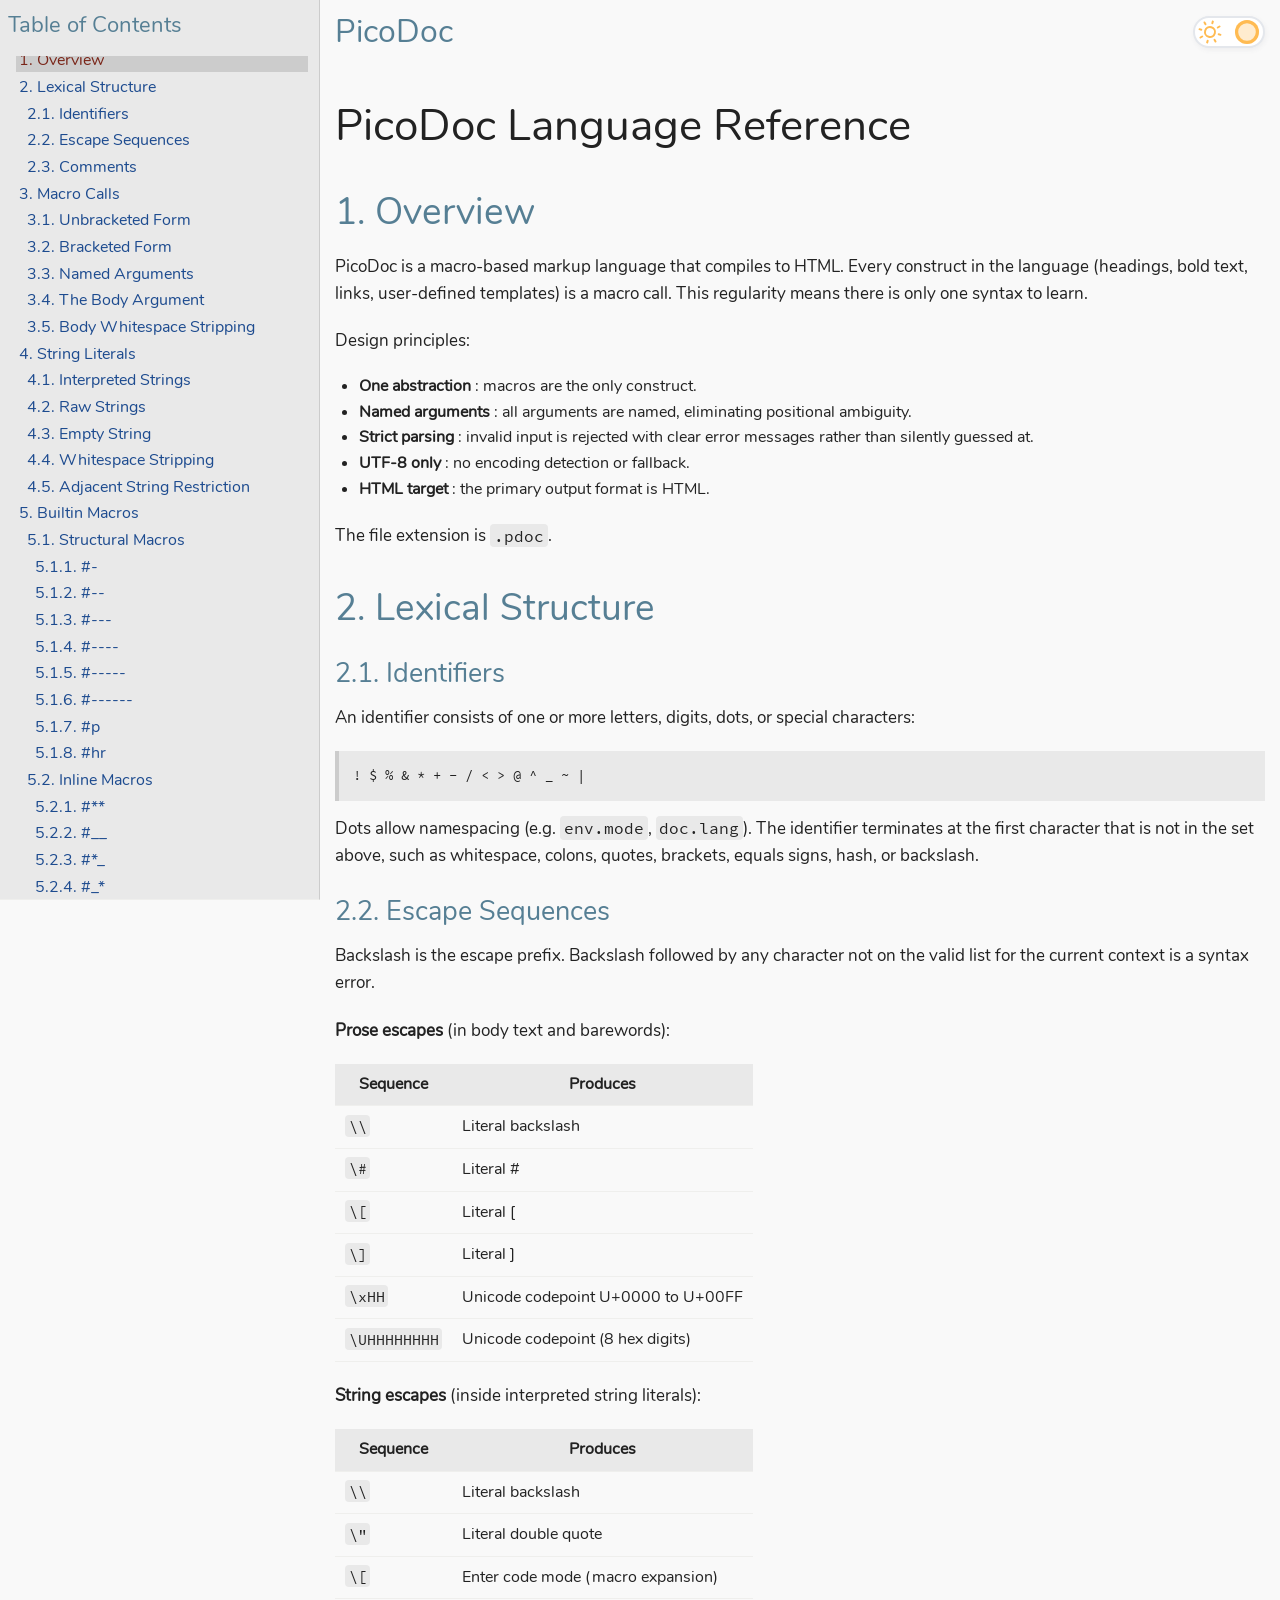
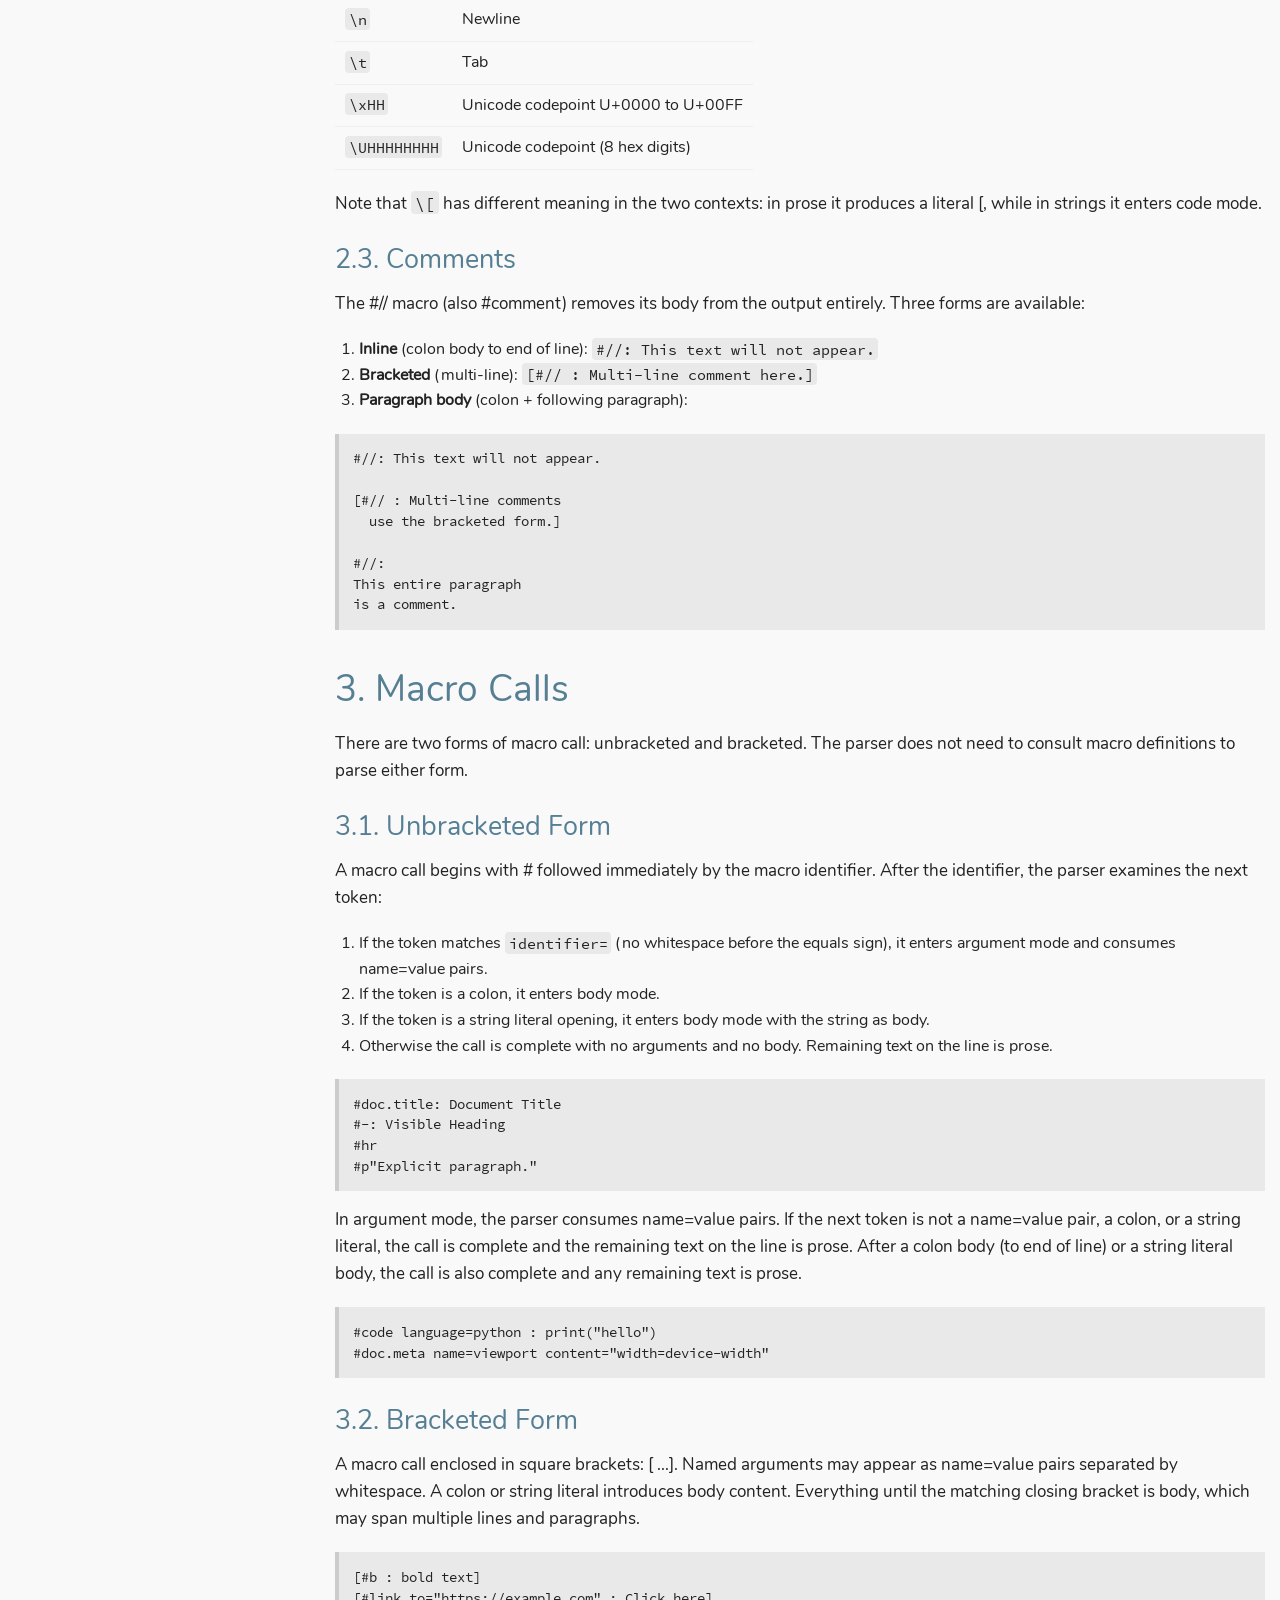
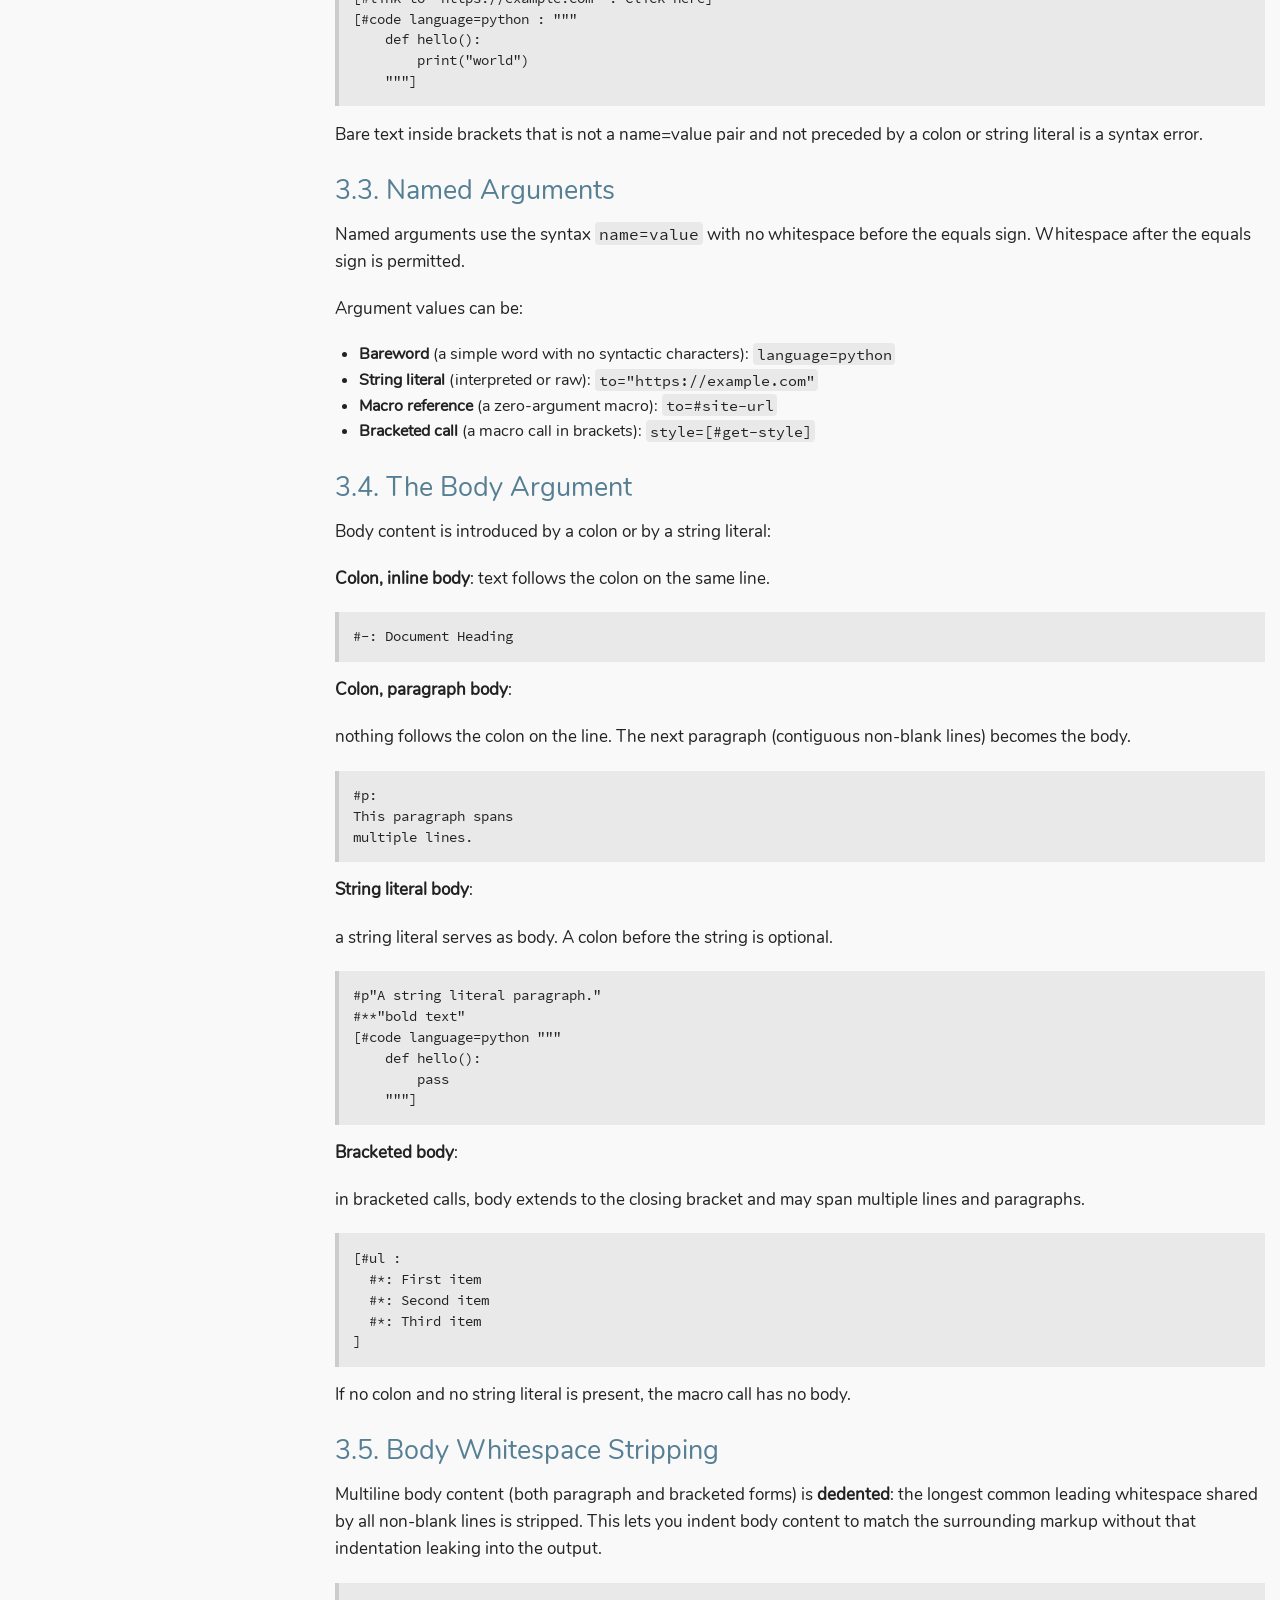
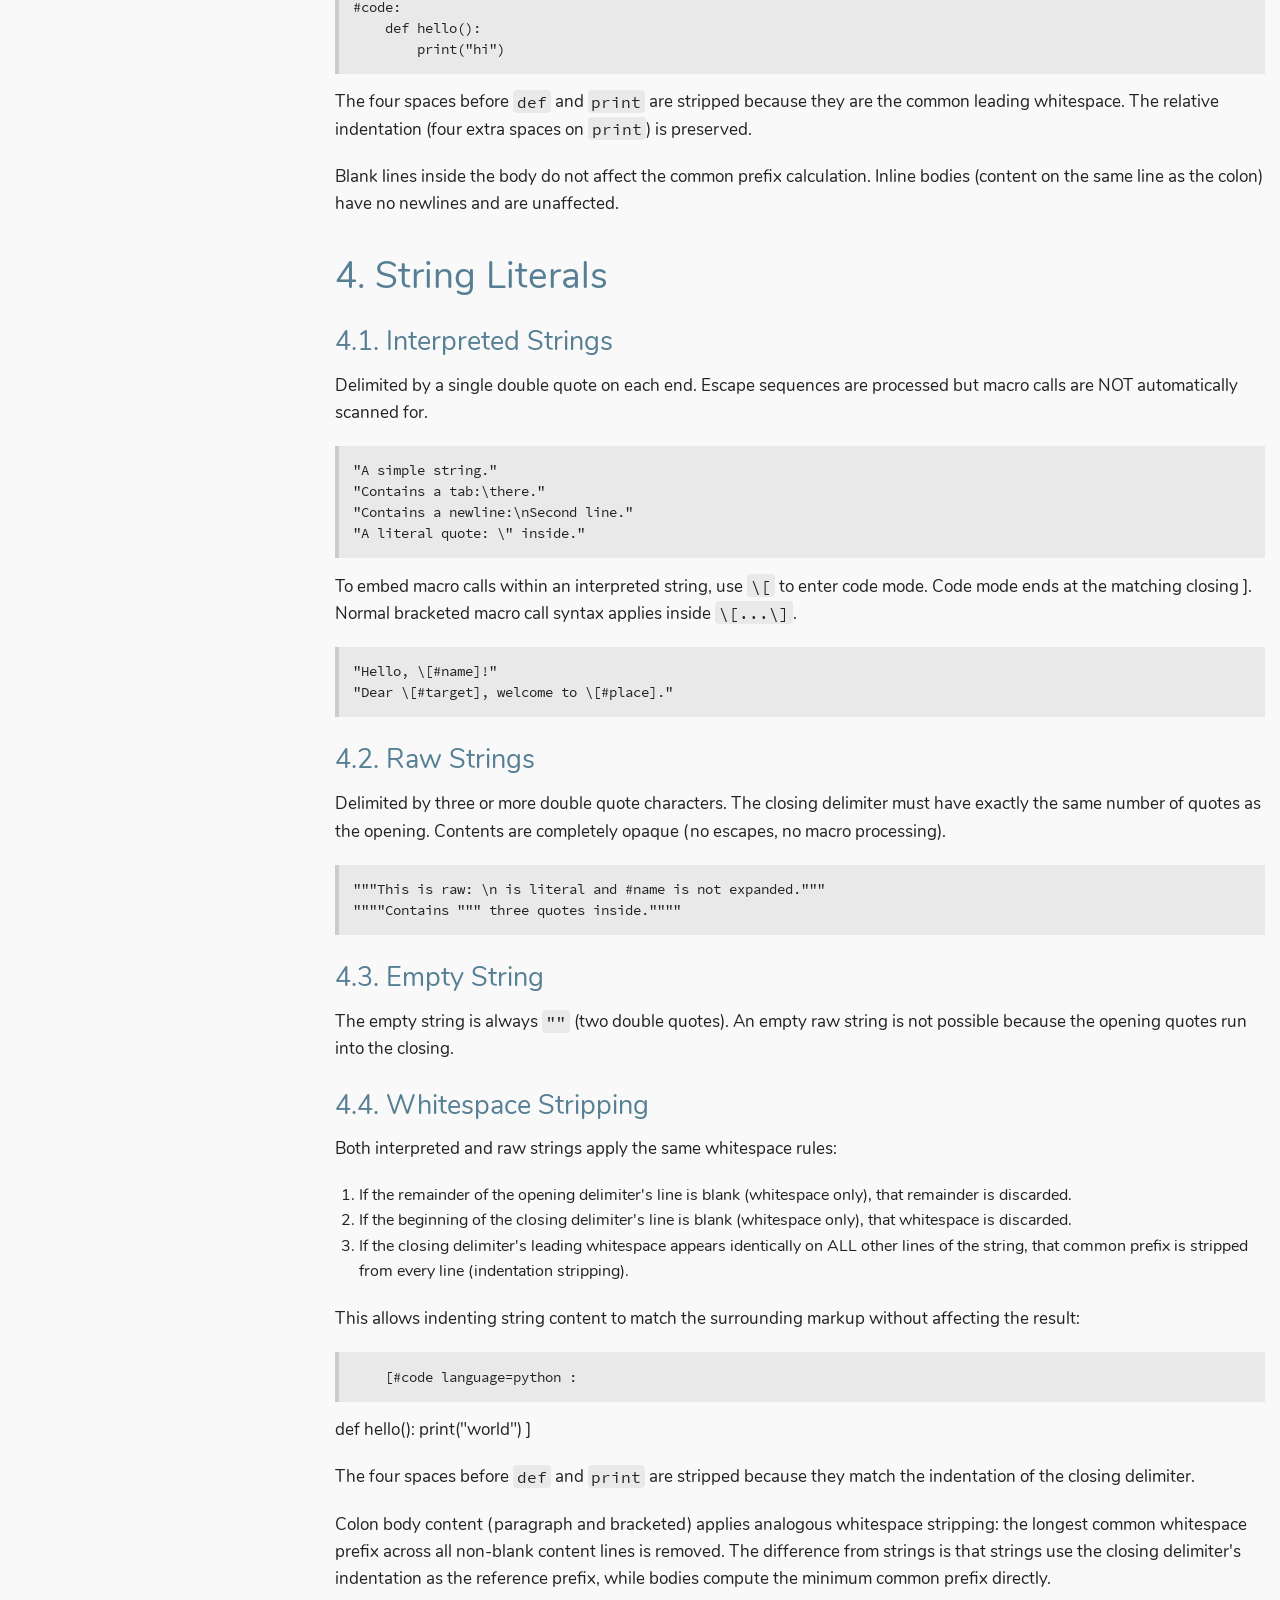
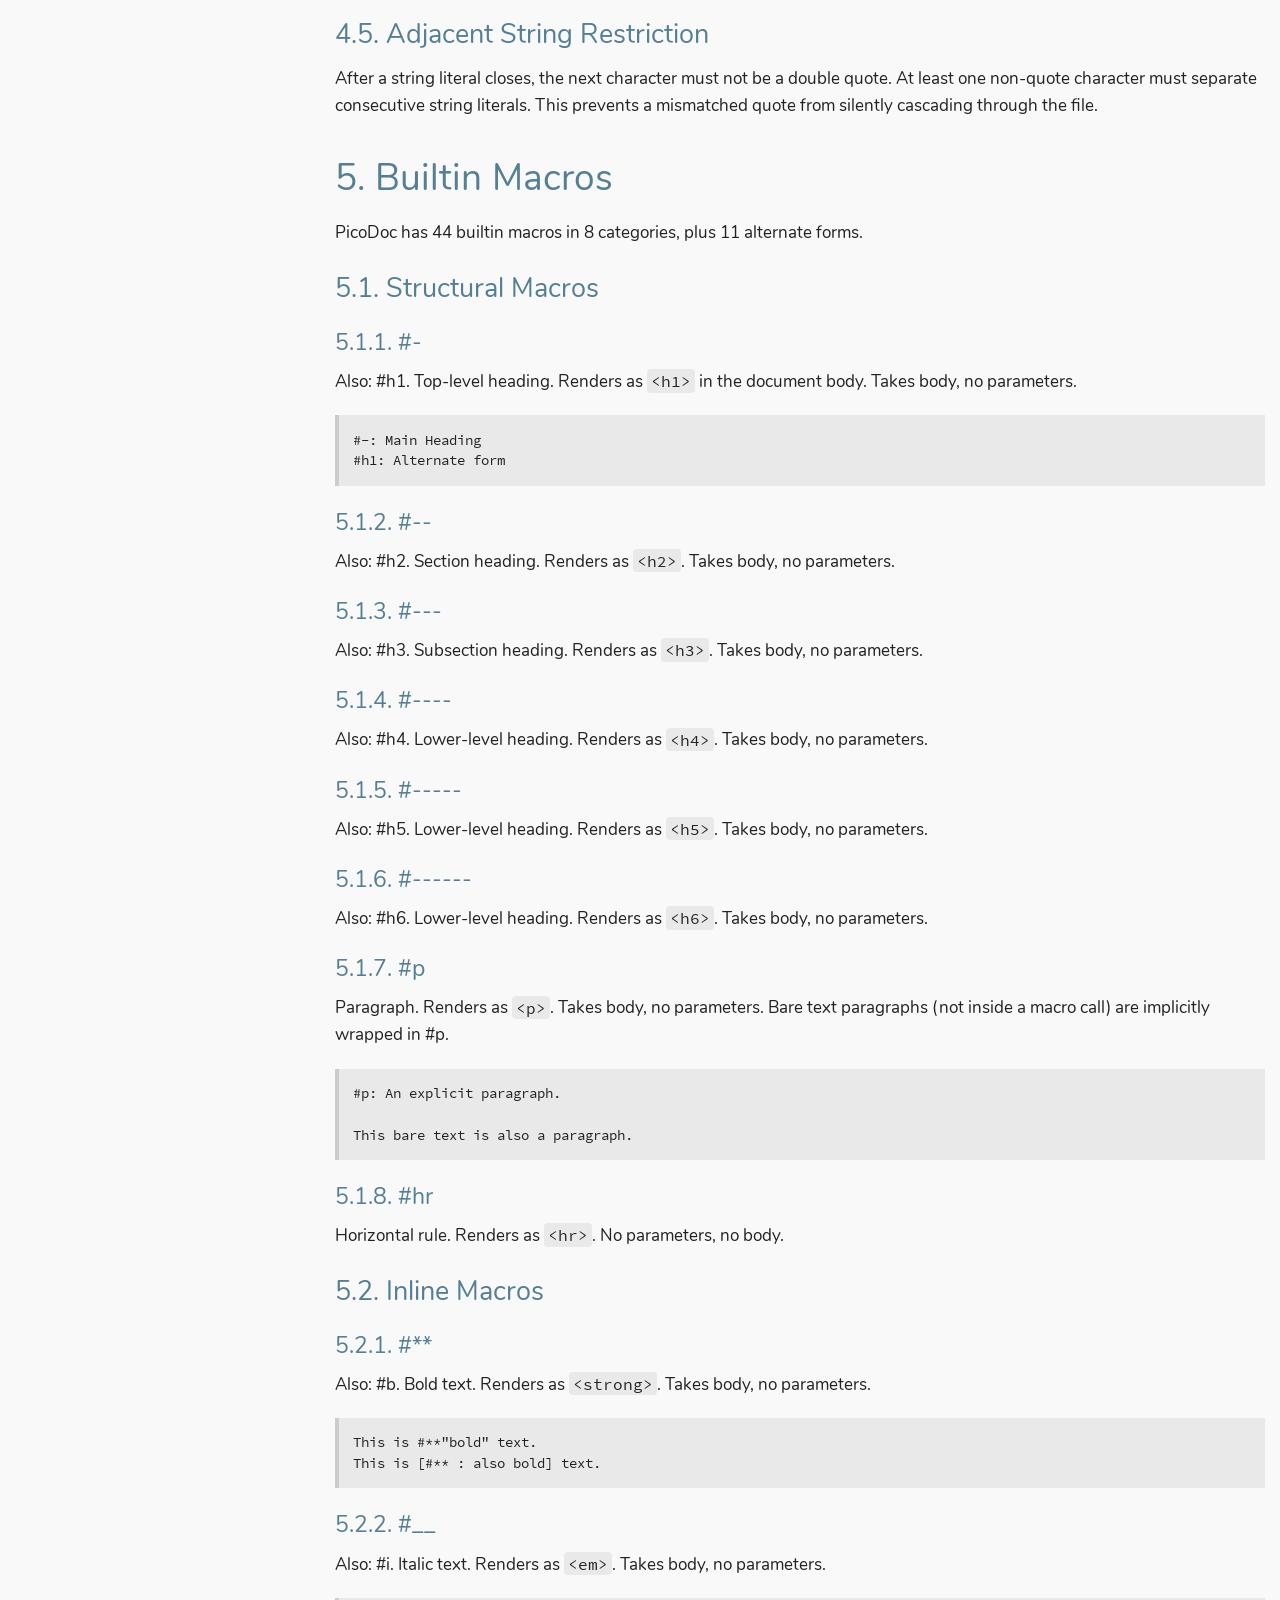
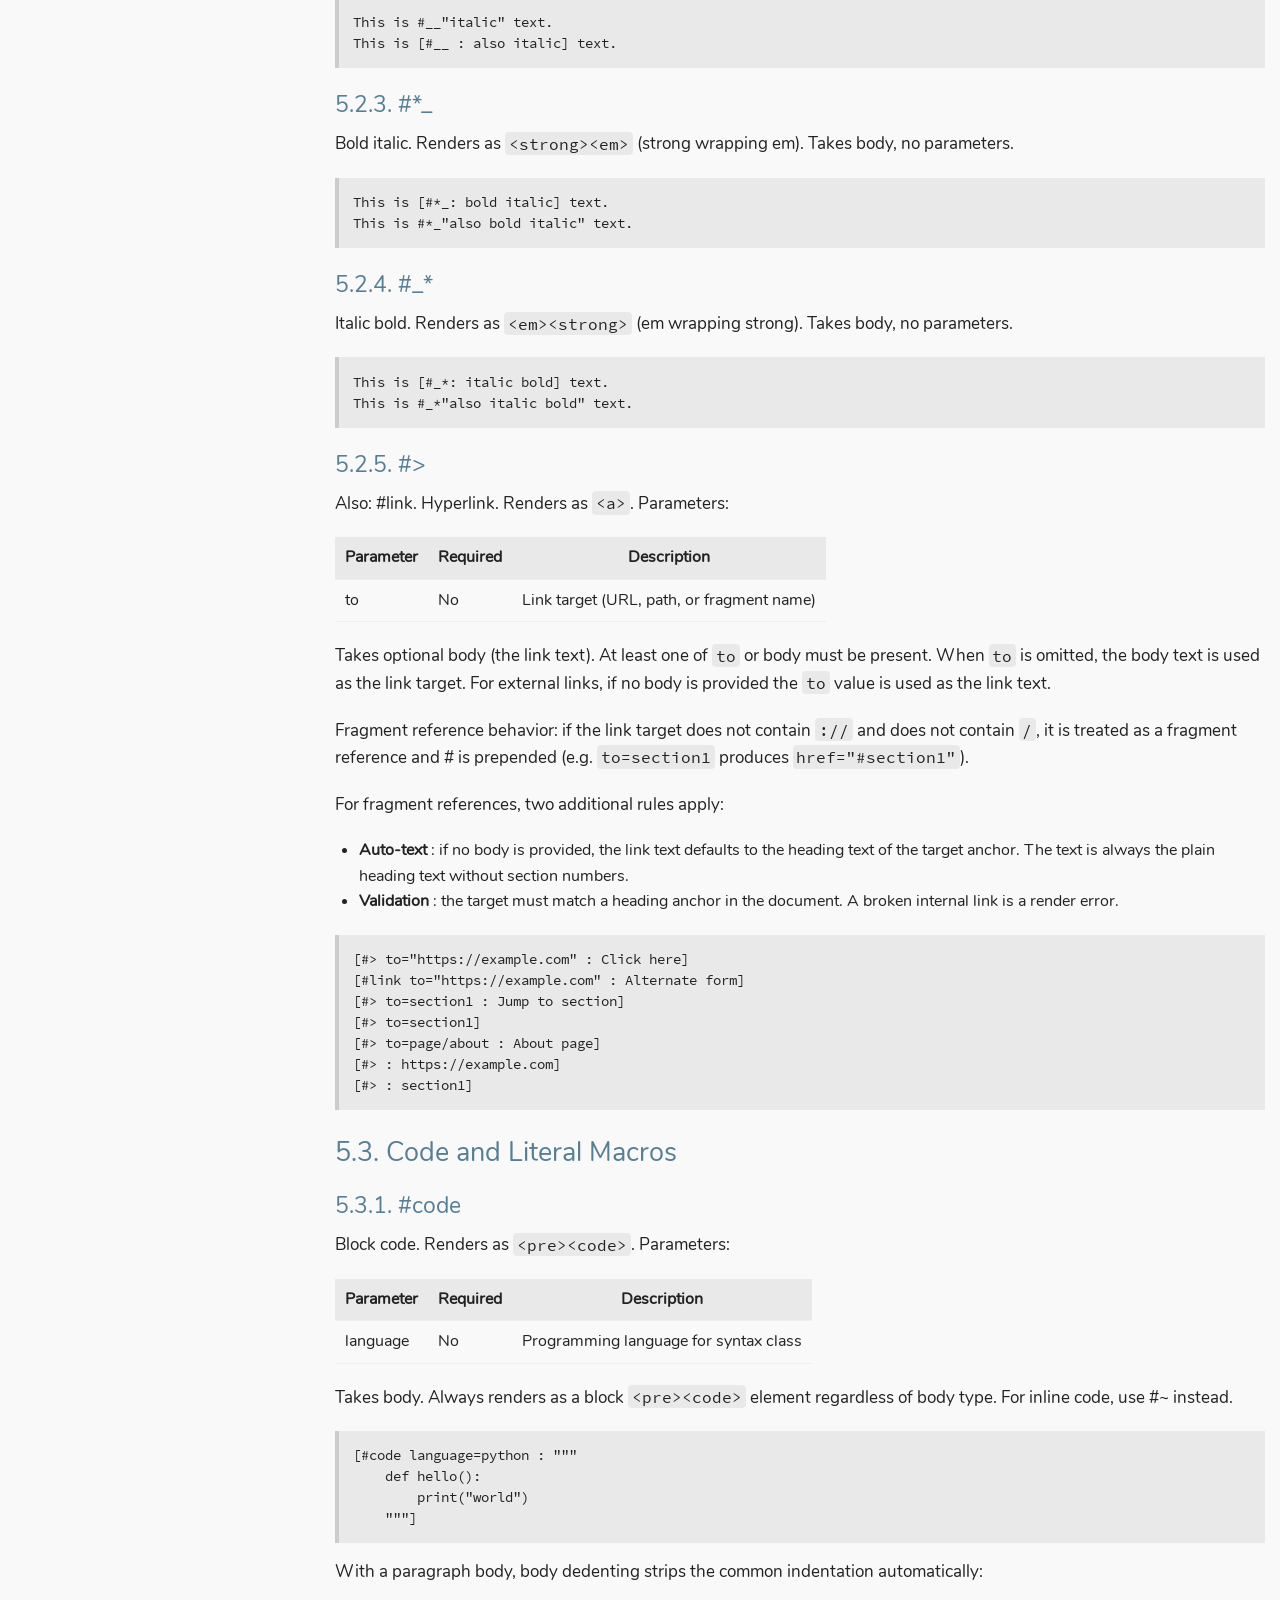
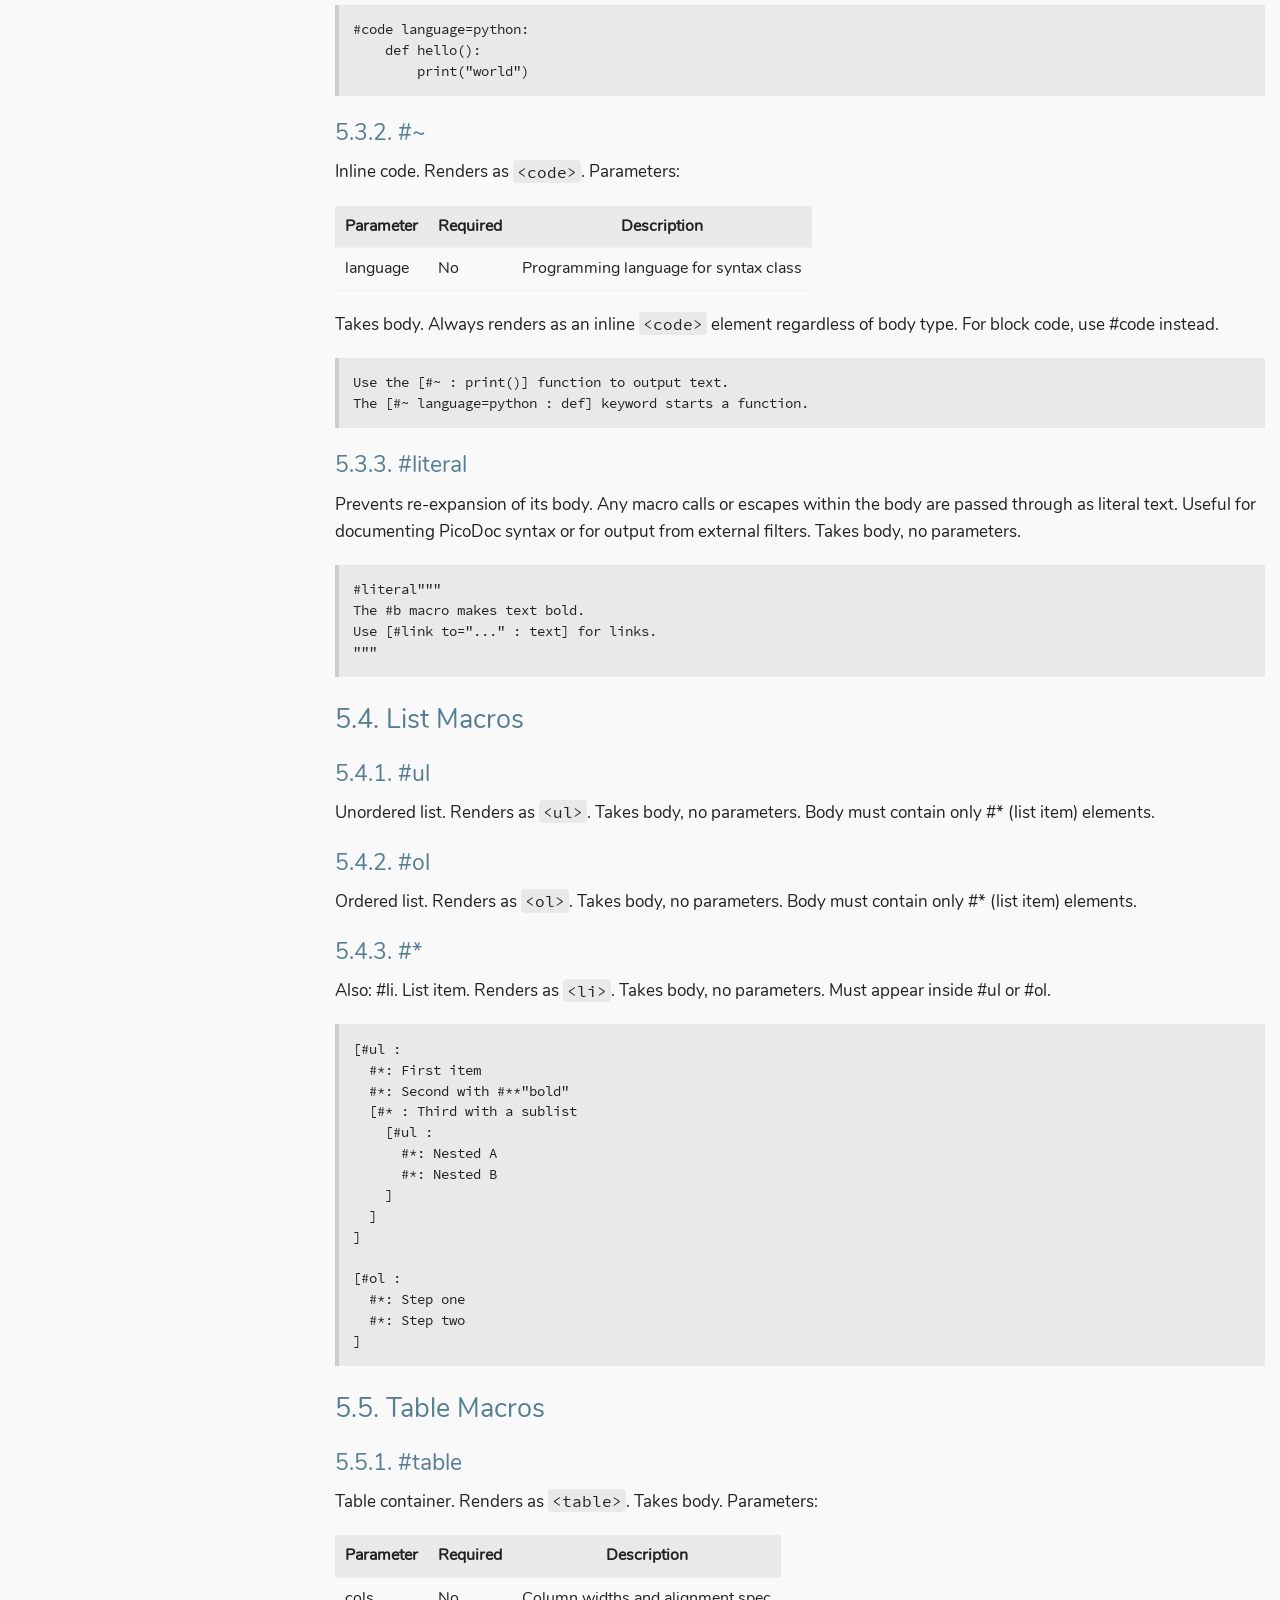
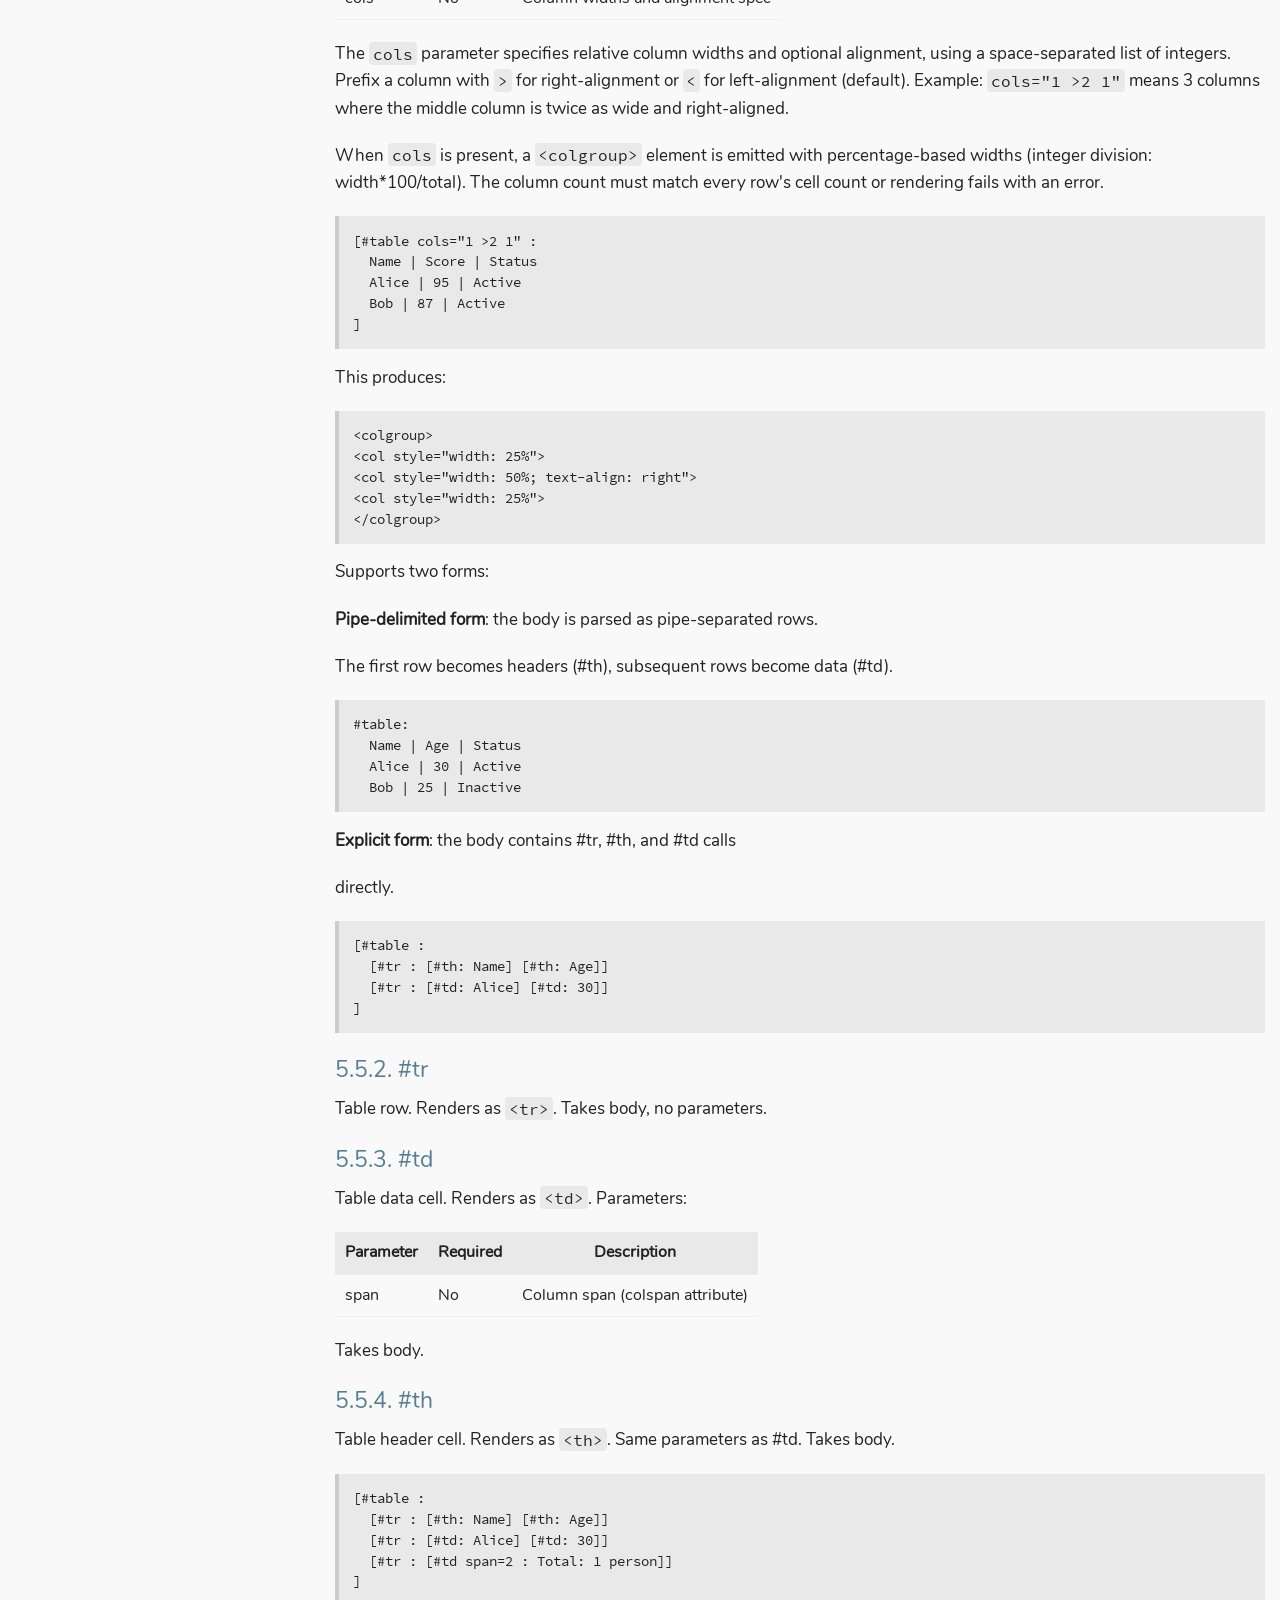
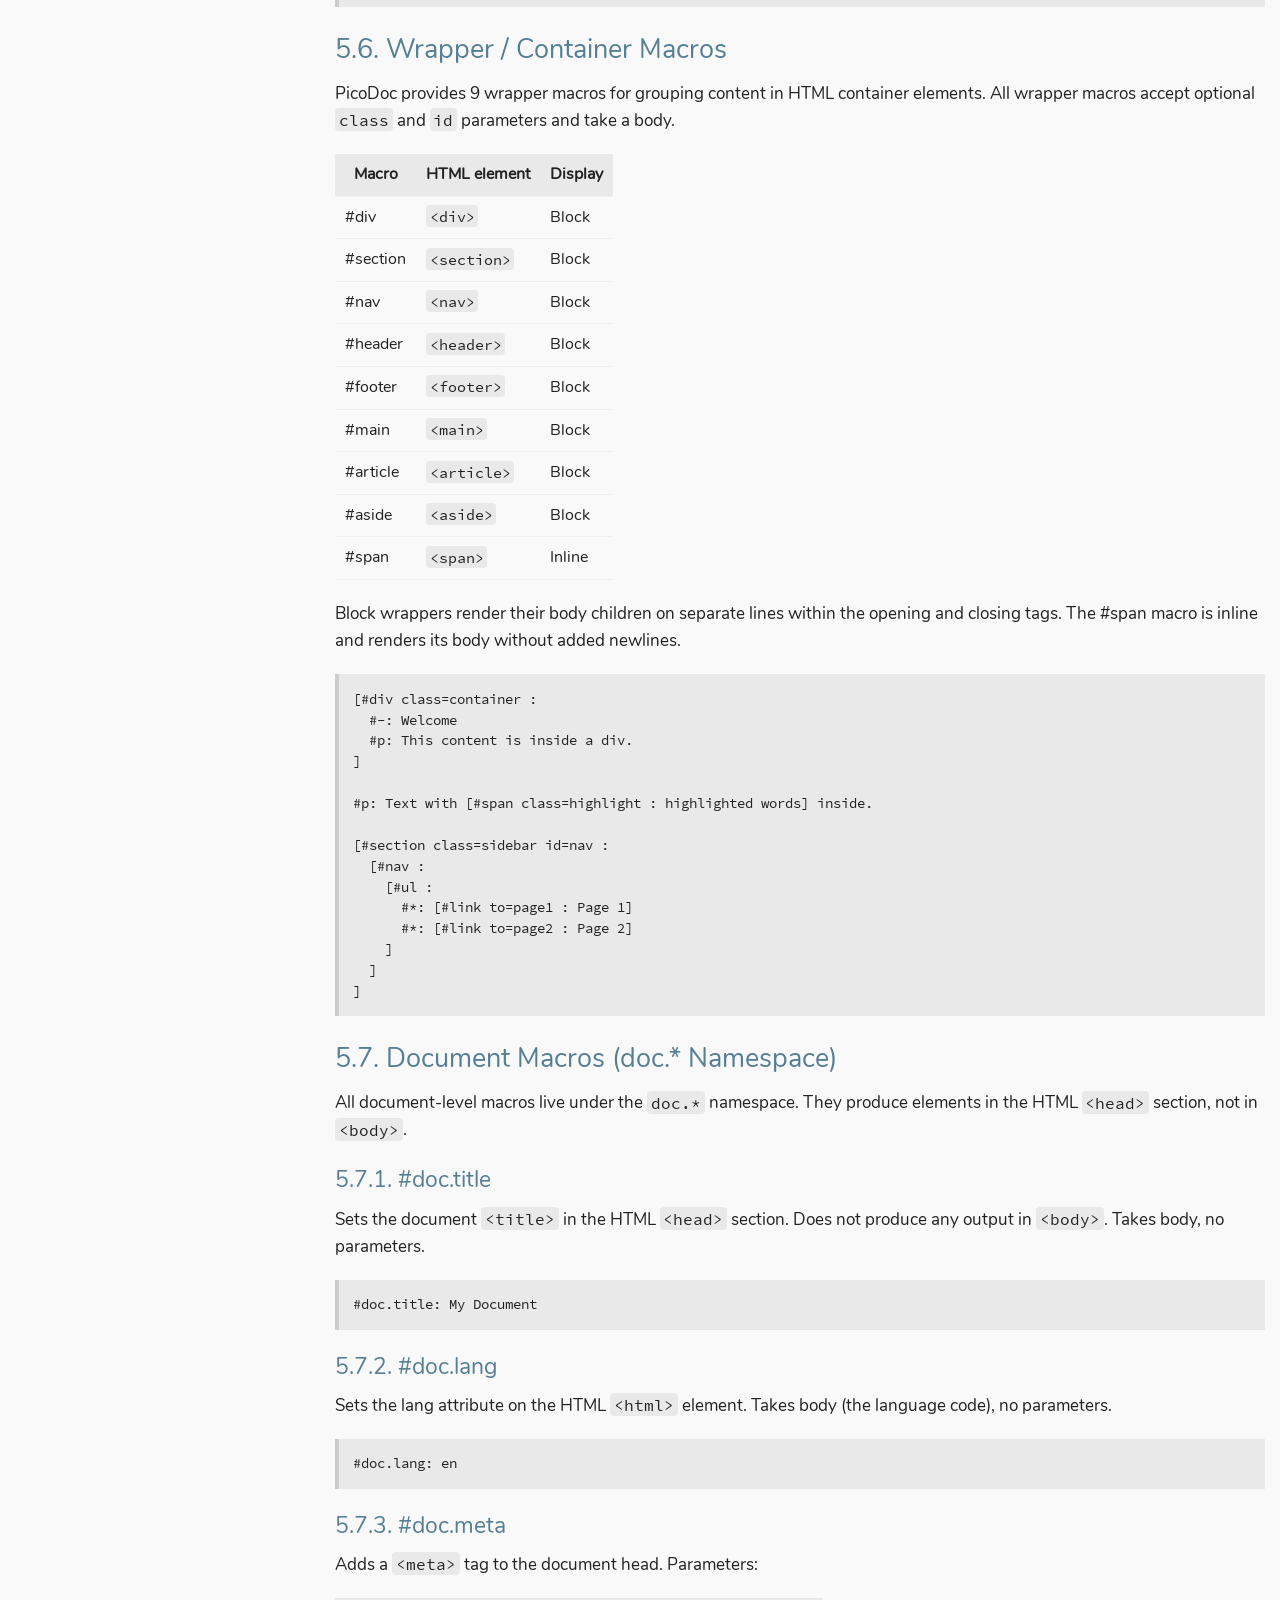
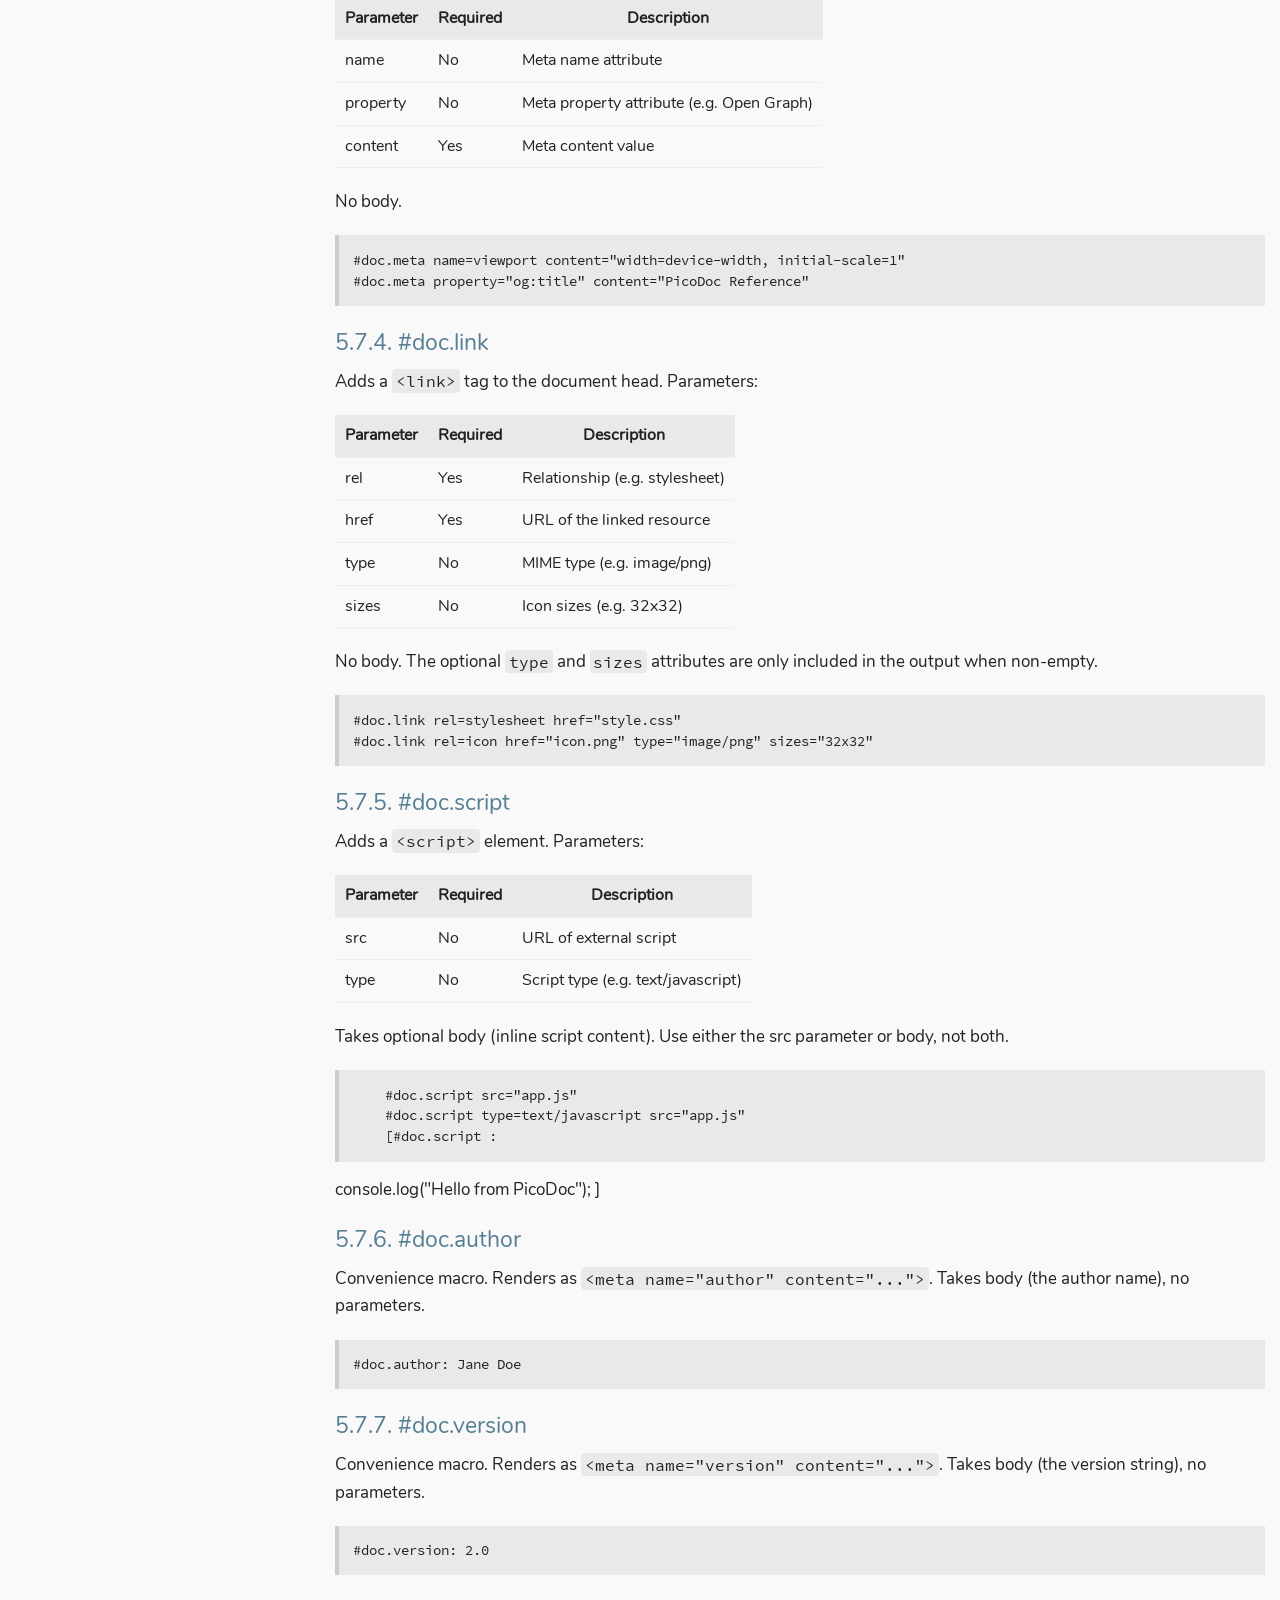
==== commit 77c0b22c: "Make short-form macros primary, long-form macros alternate Flip the canonical/alternate relationship" ====
--- a/docs/reference.html
+++ b/docs/reference.html
@@ -94,6 +94,8 @@
 </li>
 <li><a href="#the-body-argument">The Body Argument</a>
 </li>
+<li><a href="#body-whitespace-stripping">Body Whitespace Stripping</a>
+</li>
 </ul>
 </li>
 <li><a href="#string-literals">String Literals</a>
@@ -128,7 +130,7 @@
 </li>
 <li><a href="#expansion-time-macros">Expansion-Time Macros</a>
 </li>
-<li><a href="#alias-table">Alias Table</a>
+<li><a href="#alternate-forms">Alternate Forms</a>
 </li>
 </ul>
 </li>
@@ -210,9 +212,9 @@
 <ul>
 <li><strong>One abstraction</strong> : macros are the only construct.</li>
 <li><strong>Named arguments</strong> : all arguments are named, eliminating
-    positional ambiguity.</li>
+positional ambiguity.</li>
 <li><strong>Strict parsing</strong> : invalid input is rejected with clear error
-    messages rather than silently guessed at.</li>
+messages rather than silently guessed at.</li>
 <li><strong>UTF-8 only</strong> : no encoding detection or fallback.</li>
 <li><strong>HTML target</strong> : the primary output format is HTML.</li>
 </ul>
@@ -260,7 +262,7 @@
 <p>Note that <code>\[</code> has different meaning in the two contexts: in prose it
 produces a literal [, while in strings it enters code mode.</p>
 <h3 id="comments"><a href="#comments">2.3. Comments</a></h3>
-<p>The #comment macro (alias #//) removes its body from the output entirely.
+<p>The #// macro (also #comment) removes its body from the output entirely.
 Three forms are available:</p>
 <ol>
 <li><strong>Inline</strong> (colon body to end of line): <code>#//: This text will not appear.</code></li>
@@ -355,6 +357,21 @@
   #*: Third item
 ]</code></pre>
 <p>If no colon and no string literal is present, the macro call has no body.</p>
+<h3 id="body-whitespace-stripping"><a href="#body-whitespace-stripping">3.5. Body Whitespace Stripping</a></h3>
+<p>Multiline body content (both paragraph and bracketed forms) is
+<strong>dedented</strong>: the longest common leading whitespace shared by all
+non-blank lines is stripped. This lets you indent body content to match the
+surrounding markup without that indentation leaking into the output.</p>
+<pre><code>#code:
+    def hello():
+        print("hi")
+</code></pre>
+<p>The four spaces before <code>def</code> and <code>print</code> are stripped because they
+are the common leading whitespace. The relative indentation (four extra spaces
+on <code>print</code>) is preserved.</p>
+<p>Blank lines inside the body do not affect the common prefix calculation.
+Inline bodies (content on the same line as the colon) have no newlines and
+are unaffected.</p>
 <h2 id="string-literals"><a href="#string-literals">4. String Literals</a></h2>
 <h3 id="interpreted-strings"><a href="#interpreted-strings">4.1. Interpreted Strings</a></h3>
 <p>Delimited by a single double quote on each end. Escape sequences are processed
@@ -396,32 +413,37 @@
         ]</p>
 <p>The four spaces before <code>def</code> and <code>print</code> are stripped because
 they match the indentation of the closing delimiter.</p>
+<p>Colon body content (paragraph and bracketed) applies analogous whitespace
+stripping: the longest common whitespace prefix across all non-blank content
+lines is removed. The difference from strings is that strings use the closing
+delimiter's indentation as the reference prefix, while bodies compute the
+minimum common prefix directly.</p>
 <h3 id="adjacent-string-restriction"><a href="#adjacent-string-restriction">4.5. Adjacent String Restriction</a></h3>
 <p>After a string literal closes, the next character must not be a double quote.
 At least one non-quote character must separate consecutive string literals.
 This prevents a mismatched quote from silently cascading through the file.</p>
 <h2 id="builtin-macros"><a href="#builtin-macros">5. Builtin Macros</a></h2>
-<p>PicoDoc has 42 builtin macros in 8 categories, plus 11 aliases.</p>
+<p>PicoDoc has 44 builtin macros in 8 categories, plus 11 alternate forms.</p>
 <h3 id="structural-macros"><a href="#structural-macros">5.1. Structural Macros</a></h3>
-<h4 id="h1"><a href="#h1">5.1.1. #h1</a></h4>
-<p>Alias: #-. Top-level heading. Renders as <code>&lt;h1&gt;</code> in the document body.
+<h4 id="heading"><a href="#heading">5.1.1. #-</a></h4>
+<p>Also: #h1. Top-level heading. Renders as <code>&lt;h1&gt;</code> in the document body.
 Takes body, no parameters.</p>
-<pre><code>#h1: Main Heading
-#-: Alias form</code></pre>
-<h4 id="h2"><a href="#h2">5.1.2. #h2</a></h4>
-<p>Alias: #--. Section heading. Renders as <code>&lt;h2&gt;</code>. Takes body, no
+<pre><code>#-: Main Heading
+#h1: Alternate form</code></pre>
+<h4 id="heading-2"><a href="#heading-2">5.1.2. #--</a></h4>
+<p>Also: #h2. Section heading. Renders as <code>&lt;h2&gt;</code>. Takes body, no
 parameters.</p>
-<h4 id="h3"><a href="#h3">5.1.3. #h3</a></h4>
-<p>Alias: #---. Subsection heading. Renders as <code>&lt;h3&gt;</code>. Takes body, no
+<h4 id="heading-3"><a href="#heading-3">5.1.3. #---</a></h4>
+<p>Also: #h3. Subsection heading. Renders as <code>&lt;h3&gt;</code>. Takes body, no
 parameters.</p>
-<h4 id="h4"><a href="#h4">5.1.4. #h4</a></h4>
-<p>Alias: #----. Lower-level heading. Renders as <code>&lt;h4&gt;</code>. Takes body, no
+<h4 id="heading-4"><a href="#heading-4">5.1.4. #----</a></h4>
+<p>Also: #h4. Lower-level heading. Renders as <code>&lt;h4&gt;</code>. Takes body, no
 parameters.</p>
-<h4 id="h5"><a href="#h5">5.1.5. #h5</a></h4>
-<p>Alias: #-----. Lower-level heading. Renders as <code>&lt;h5&gt;</code>. Takes body, no
+<h4 id="heading-5"><a href="#heading-5">5.1.5. #-----</a></h4>
+<p>Also: #h5. Lower-level heading. Renders as <code>&lt;h5&gt;</code>. Takes body, no
 parameters.</p>
-<h4 id="h6"><a href="#h6">5.1.6. #h6</a></h4>
-<p>Alias: #------. Lower-level heading. Renders as <code>&lt;h6&gt;</code>. Takes body, no
+<h4 id="heading-6"><a href="#heading-6">5.1.6. #------</a></h4>
+<p>Also: #h6. Lower-level heading. Renders as <code>&lt;h6&gt;</code>. Takes body, no
 parameters.</p>
 <h4 id="p"><a href="#p">5.1.7. #p</a></h4>
 <p>Paragraph. Renders as <code>&lt;p&gt;</code>. Takes body, no parameters. Bare text
@@ -432,44 +454,58 @@
 <h4 id="hr"><a href="#hr">5.1.8. #hr</a></h4>
 <p>Horizontal rule. Renders as <code>&lt;hr&gt;</code>. No parameters, no body.</p>
 <h3 id="inline-macros"><a href="#inline-macros">5.2. Inline Macros</a></h3>
-<h4 id="b"><a href="#b">5.2.1. #b</a></h4>
-<p>Alias: #**. Bold text. Renders as <code>&lt;strong&gt;</code>. Takes body, no
+<h4 id="heading-7"><a href="#heading-7">5.2.1. #**</a></h4>
+<p>Also: #b. Bold text. Renders as <code>&lt;strong&gt;</code>. Takes body, no
 parameters.</p>
 <pre><code>This is #**"bold" text.
-This is [#b : also bold] text.</code></pre>
-<h4 id="i"><a href="#i">5.2.2. #i</a></h4>
-<p>Alias: #__. Italic text. Renders as <code>&lt;em&gt;</code>. Takes body, no
+This is [#** : also bold] text.</code></pre>
+<h4 id="heading-8"><a href="#heading-8">5.2.2. #__</a></h4>
+<p>Also: #i. Italic text. Renders as <code>&lt;em&gt;</code>. Takes body, no
 parameters.</p>
 <pre><code>This is #__"italic" text.
-This is [#i : also italic] text.</code></pre>
-<h4 id="link"><a href="#link">5.2.3. #link</a></h4>
-<p>Alias: #&gt;. Hyperlink. Renders as <code>&lt;a&gt;</code>. Parameters:</p>
-<table>
-<thead>
-<tr><th>Parameter</th><th>Required</th><th>Description</th></tr>
-</thead>
-<tbody>
-<tr><td>to</td><td>Yes</td><td>Link target (URL, path, or fragment name)</td></tr>
-</tbody>
-</table>
-<p>Takes optional body (the link text). For external links, if no body is
-provided the <code>to</code> value is used as the link text.</p>
-<p>Fragment reference behavior: if <code>to</code> does not contain <code>://</code>
+This is [#__ : also italic] text.</code></pre>
+<h4 id="heading-9"><a href="#heading-9">5.2.3. #*_</a></h4>
+<p>Bold italic. Renders as <code>&lt;strong&gt;&lt;em&gt;</code> (strong wrapping em). Takes body,
+no parameters.</p>
+<pre><code>This is [#*_: bold italic] text.
+This is #*_"also bold italic" text.</code></pre>
+<h4 id="heading-10"><a href="#heading-10">5.2.4. #_*</a></h4>
+<p>Italic bold. Renders as <code>&lt;em&gt;&lt;strong&gt;</code> (em wrapping strong). Takes body,
+no parameters.</p>
+<pre><code>This is [#_*: italic bold] text.
+This is #_*"also italic bold" text.</code></pre>
+<h4 id="heading-11"><a href="#heading-11">5.2.5. #&gt;</a></h4>
+<p>Also: #link. Hyperlink. Renders as <code>&lt;a&gt;</code>. Parameters:</p>
+<table>
+<thead>
+<tr><th>Parameter</th><th>Required</th><th>Description</th></tr>
+</thead>
+<tbody>
+<tr><td>to</td><td>No</td><td>Link target (URL, path, or fragment name)</td></tr>
+</tbody>
+</table>
+<p>Takes optional body (the link text). At least one of <code>to</code> or body
+must be present. When <code>to</code> is omitted, the body text is used as the
+link target. For external links, if no body is provided the <code>to</code>
+value is used as the link text.</p>
+<p>Fragment reference behavior: if the link target does not contain <code>://</code>
 and does not contain <code>/</code>, it is treated as a fragment reference and
 # is prepended (e.g. <code>to=section1</code> produces <code>href="#section1"</code>).</p>
 <p>For fragment references, two additional rules apply:</p>
 <ul>
 <li><strong>Auto-text</strong> : if no body is provided, the link text defaults
-    to the heading text of the target anchor. The text is always the plain
-    heading text without section numbers.</li>
+to the heading text of the target anchor. The text is always the plain
+heading text without section numbers.</li>
 <li><strong>Validation</strong> : the target must match a heading anchor in the
-    document. A broken internal link is a render error.</li>
-</ul>
-<pre><code>[#link to="https://example.com" : Click here]
-[#&gt; to="https://example.com" : Alias form]
-[#link to=section1 : Jump to section]
-[#link to=section1]
-[#link to=page/about : About page]</code></pre>
+document. A broken internal link is a render error.</li>
+</ul>
+<pre><code>[#&gt; to="https://example.com" : Click here]
+[#link to="https://example.com" : Alternate form]
+[#&gt; to=section1 : Jump to section]
+[#&gt; to=section1]
+[#&gt; to=page/about : About page]
+[#&gt; : https://example.com]
+[#&gt; : section1]</code></pre>
 <h3 id="code-and-literal-macros"><a href="#code-and-literal-macros">5.3. Code and Literal Macros</a></h3>
 <h4 id="code"><a href="#code">5.3.1. #code</a></h4>
 <p>Block code. Renders as <code>&lt;pre&gt;&lt;code&gt;</code>. Parameters:</p>
@@ -487,7 +523,13 @@
     def hello():
         print("world")
     """]</code></pre>
-<h4 id="heading"><a href="#heading">5.3.2. #~</a></h4>
+<p>With a paragraph body, body dedenting strips the common indentation
+automatically:</p>
+<pre><code>#code language=python:
+    def hello():
+        print("world")
+</code></pre>
+<h4 id="heading-12"><a href="#heading-12">5.3.2. #~</a></h4>
 <p>Inline code. Renders as <code>&lt;code&gt;</code>. Parameters:</p>
 <table>
 <thead>
@@ -516,8 +558,8 @@
 <h4 id="ol"><a href="#ol">5.4.2. #ol</a></h4>
 <p>Ordered list. Renders as <code>&lt;ol&gt;</code>. Takes body, no parameters. Body must
 contain only #* (list item) elements.</p>
-<h4 id="heading-2"><a href="#heading-2">5.4.3. #*</a></h4>
-<p>Alias: #li. List item. Renders as <code>&lt;li&gt;</code>. Takes body, no parameters.
+<h4 id="heading-13"><a href="#heading-13">5.4.3. #*</a></h4>
+<p>Also: #li. List item. Renders as <code>&lt;li&gt;</code>. Takes body, no parameters.
 Must appear inside #ul or #ol.</p>
 <pre><code>[#ul :
   #*: First item
@@ -536,8 +578,35 @@
 ]</code></pre>
 <h3 id="table-macros"><a href="#table-macros">5.5. Table Macros</a></h3>
 <h4 id="table"><a href="#table">5.5.1. #table</a></h4>
-<p>Table container. Renders as <code>&lt;table&gt;</code>. Takes body, no parameters.
-Supports two forms:</p>
+<p>Table container. Renders as <code>&lt;table&gt;</code>. Takes body. Parameters:</p>
+<table>
+<thead>
+<tr><th>Parameter</th><th>Required</th><th>Description</th></tr>
+</thead>
+<tbody>
+<tr><td>cols</td><td>No</td><td>Column widths and alignment spec</td></tr>
+</tbody>
+</table>
+<p>The <code>cols</code> parameter specifies relative column widths and optional
+alignment, using a space-separated list of integers. Prefix a column with
+<code>&gt;</code> for right-alignment or <code>&lt;</code> for left-alignment (default).
+Example: <code>cols="1 &gt;2 1"</code> means 3 columns where the middle column is
+twice as wide and right-aligned.</p>
+<p>When <code>cols</code> is present, a <code>&lt;colgroup&gt;</code> element is emitted with
+percentage-based widths (integer division: width*100/total). The column
+count must match every row's cell count or rendering fails with an error.</p>
+<pre><code>[#table cols="1 &gt;2 1" :
+  Name | Score | Status
+  Alice | 95 | Active
+  Bob | 87 | Active
+]</code></pre>
+<p>This produces:</p>
+<pre><code>&lt;colgroup&gt;
+&lt;col style="width: 25%"&gt;
+&lt;col style="width: 50%; text-align: right"&gt;
+&lt;col style="width: 25%"&gt;
+&lt;/colgroup&gt;</code></pre>
+<p>Supports two forms:</p>
 <p><strong>Pipe-delimited form</strong>: the body is parsed as pipe-separated rows.</p>
 <p>The first row becomes headers (#th), subsequent rows become data (#td).</p>
 <pre><code>#table:
@@ -751,7 +820,7 @@
 <pre><code>[#nav id=toc class=sidebar-toc :
   #doc.toc level=3
 ]</code></pre>
-<p>All headings (#h1 through #h6) automatically receive an <code>id</code>
+<p>All headings (#- through #------) automatically receive an <code>id</code>
 attribute based on their text content. The slug algorithm lowercases the text,
 replaces non-alphanumeric characters with hyphens, collapses consecutive
 hyphens, and strips leading/trailing hyphens. Duplicate heading texts produce
@@ -835,7 +904,7 @@
 <h3 id="expansion-time-macros"><a href="#expansion-time-macros">5.8. Expansion-Time Macros</a></h3>
 <p>These macros are fully resolved during evaluation and do not appear in the
 final AST.</p>
-<p>The #comment macro (alias #//) removes its body from the output. Takes body,
+<p>The #// macro (also #comment) removes its body from the output. Takes body,
 no parameters.</p>
 <p>The #set macro defines a user macro. See the User-Defined Macros section
 below.</p>
@@ -887,23 +956,23 @@
 <p>When <code>literal=true</code> is set, the file contents are included as raw text
 without parsing or macro expansion. This is useful for including source code
 or other non-PicoDoc content.</p>
-<h3 id="alias-table"><a href="#alias-table">5.9. Alias Table</a></h3>
-<p>All 11 aliases mapped to their canonical names:</p>
-<table>
-<thead>
-<tr><th>Alias</th><th>Canonical</th></tr>
-</thead>
-<tbody>
-<tr><td>#-</td><td>#h1</td></tr>
-<tr><td>#--</td><td>#h2</td></tr>
-<tr><td>#---</td><td>#h3</td></tr>
-<tr><td>#----</td><td>#h4</td></tr>
-<tr><td>#-----</td><td>#h5</td></tr>
-<tr><td>#------</td><td>#h6</td></tr>
-<tr><td>#//</td><td>#comment</td></tr>
-<tr><td>#&gt;</td><td>#link</td></tr>
-<tr><td>#**</td><td>#b</td></tr>
-<tr><td>#__</td><td>#i</td></tr>
+<h3 id="alternate-forms"><a href="#alternate-forms">5.9. Alternate Forms</a></h3>
+<p>All 11 alternate forms mapped to their canonical commands:</p>
+<table>
+<thead>
+<tr><th>Alternate</th><th>Canonical</th></tr>
+</thead>
+<tbody>
+<tr><td>#h1</td><td>#-</td></tr>
+<tr><td>#h2</td><td>#--</td></tr>
+<tr><td>#h3</td><td>#---</td></tr>
+<tr><td>#h4</td><td>#----</td></tr>
+<tr><td>#h5</td><td>#-----</td></tr>
+<tr><td>#h6</td><td>#------</td></tr>
+<tr><td>#comment</td><td>#//</td></tr>
+<tr><td>#link</td><td>#&gt;</td></tr>
+<tr><td>#b</td><td>#**</td></tr>
+<tr><td>#i</td><td>#__</td></tr>
 <tr><td>#li</td><td>#*</td></tr>
 </tbody>
 </table>
@@ -922,7 +991,7 @@
 <li><strong>Required</strong> (marked with ?, the caller must supply a value):
     <code>target=?</code></li>
 <li><strong>With default</strong> (given a default value used when the caller omits
-    the argument): <code>style=default</code></li>
+the argument): <code>style=default</code></li>
 </ul>
 <p>If the macro uses a body parameter, it must be declared as <code>body=?</code>
 (required) or <code>body=default</code> and must be the last parameter.</p>
@@ -953,14 +1022,15 @@
 how standard elements are rendered without losing access to the original
 behaviour.</p>
 <p>Expansion-time builtins (#set, #ifeq, #ifne, #ifset, #include,
-#comment, #table) cannot be overridden. They are resolved before user macros
-and any attempt to shadow them is silently ignored.</p>
+#//, #table) cannot be overridden. Attempting to define a macro with
+the same name as an expansion-time builtin is an error.</p>
 <pre><code>[#set name=p body=? : [#builtin.p : [#b : #body]]]
 #p: Every paragraph is now bold.</code></pre>
 <h4 id="the-builtin-prefix"><a href="#the-builtin-prefix">6.7.1. The #builtin.* Prefix</a></h4>
 <p>Inside a user macro definition (or anywhere else), use #builtin.name to call
-the original builtin, bypassing the user-defined override. Alias resolution
-applies after the prefix, so <code>#builtin.**</code> resolves to the builtin #b.</p>
+the original builtin, bypassing the user-defined override. Alternate form
+resolution applies after the prefix, so <code>#builtin.b</code> resolves to the
+builtin #**.</p>
 <pre><code>    [#set name=code body=? :
       [#div class=code-wrapper :
         [#builtin.code : #body]
@@ -974,7 +1044,7 @@
 <pre><code>[#set name=builtin.foo : bar]
 [#//: Error: reserved namespace: cannot define 'builtin.foo']</code></pre>
 <p>If the name after <code>builtin.</code> does not match any builtin macro (after
-alias resolution), an evaluation error is raised.</p>
+alternate form resolution), an evaluation error is raised.</p>
 <h3 id="macro-references-as-argument-values"><a href="#macro-references-as-argument-values">6.8. Macro References as Argument Values</a></h3>
 <p>A zero-argument macro (variable) can be passed as an argument value using
 the #identifier form:</p>
@@ -1111,20 +1181,20 @@
 <ol>
 <li><strong>Lexing</strong> : source text is tokenized into a stream of tokens.</li>
 <li><strong>Parsing</strong> : tokens are assembled into an AST (abstract syntax
-    tree). The parser is definition-independent; it does not need to know which
-    macros are defined.</li>
+tree). The parser is definition-independent; it does not need to know which
+macros are defined.</li>
 <li><strong>Collection</strong> : all #set definitions are gathered from the AST
-    without evaluating them.</li>
+without evaluating them.</li>
 <li><strong>Resolution</strong> : definitions are resolved and default values are
-    evaluated, which may themselves require expansion passes.</li>
+evaluated, which may themselves require expansion passes.</li>
 <li><strong>Expansion</strong> : the evaluator walks the AST expanding macro nodes,
-    marks fully-expanded nodes as complete, and re-walks until convergence.
-    Expansion-time builtins (#set, #ifeq, #include, #comment, #table pipe
-    form) are resolved and removed. Only text nodes and render-time builtins
-    remain.</li>
+marks fully-expanded nodes as complete, and re-walks until convergence.
+Expansion-time builtins (#set, #ifeq, #include, #comment, #table pipe
+form) are resolved and removed. Only text nodes and render-time builtins
+remain.</li>
 <li><strong>Rendering</strong> : the renderer maps the expanded AST to HTML,
-    validates nesting, handles HTML escaping, and wraps the output in a
-    proper document structure (doctype, head, body).</li>
+validates nesting, handles HTML escaping, and wraps the output in a
+proper document structure (doctype, head, body).</li>
 </ol>
 <h3 id="multi-pass-expansion"><a href="#multi-pass-expansion">13.1. Multi-Pass Expansion</a></h3>
 <p>Expansion is convergence-based. The evaluator keeps walking the AST until no
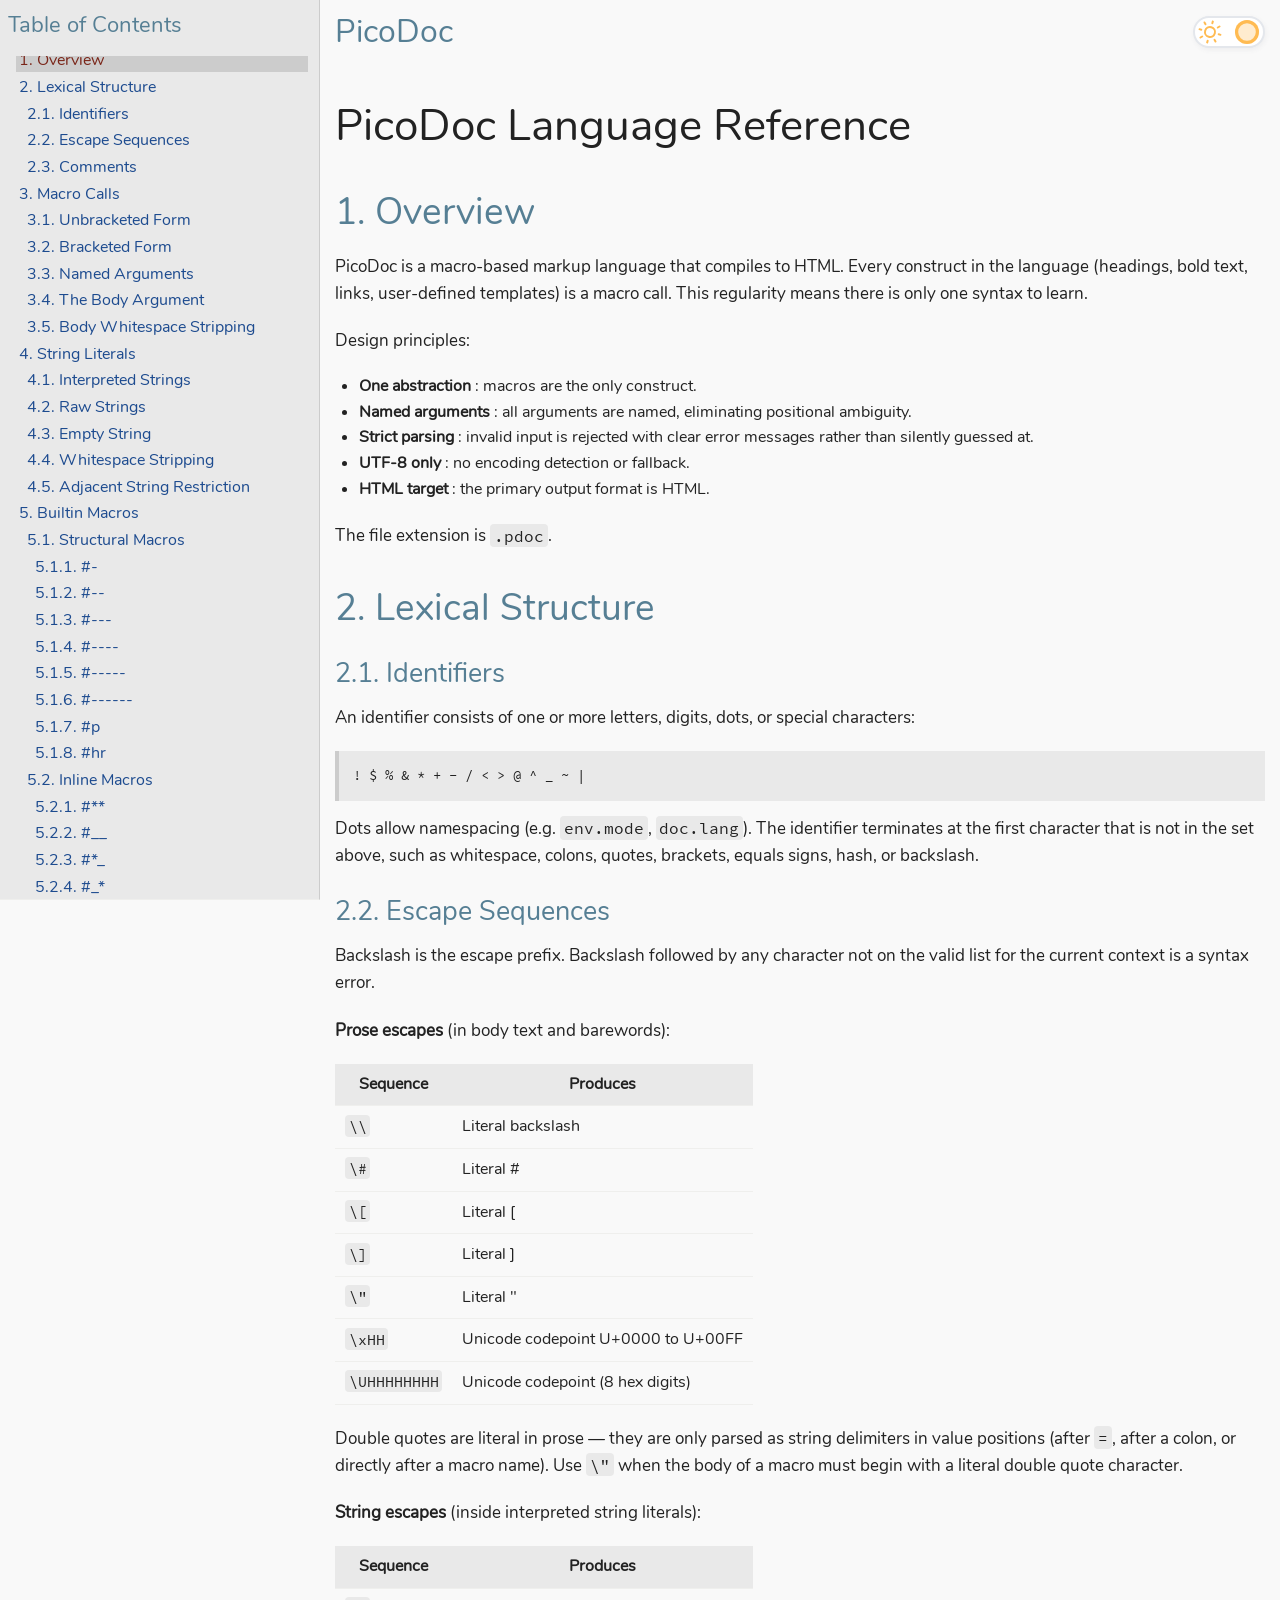
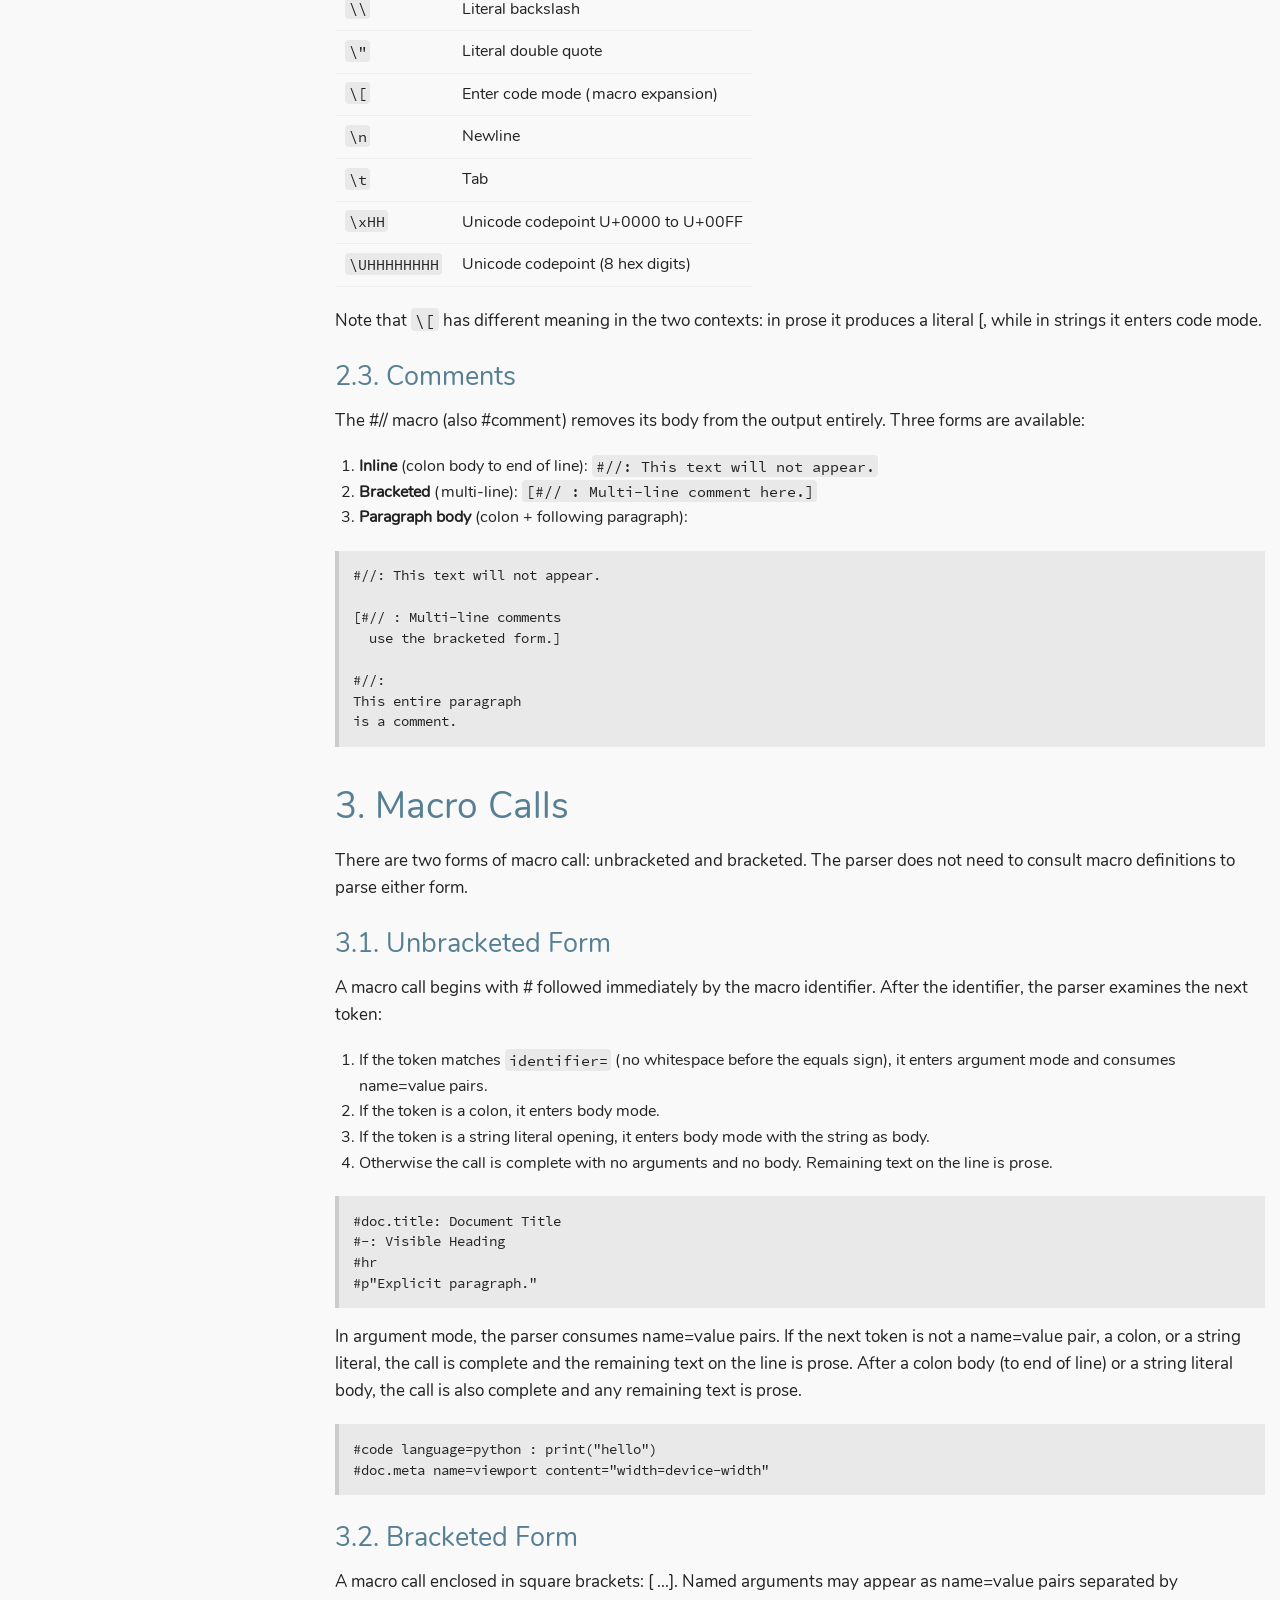
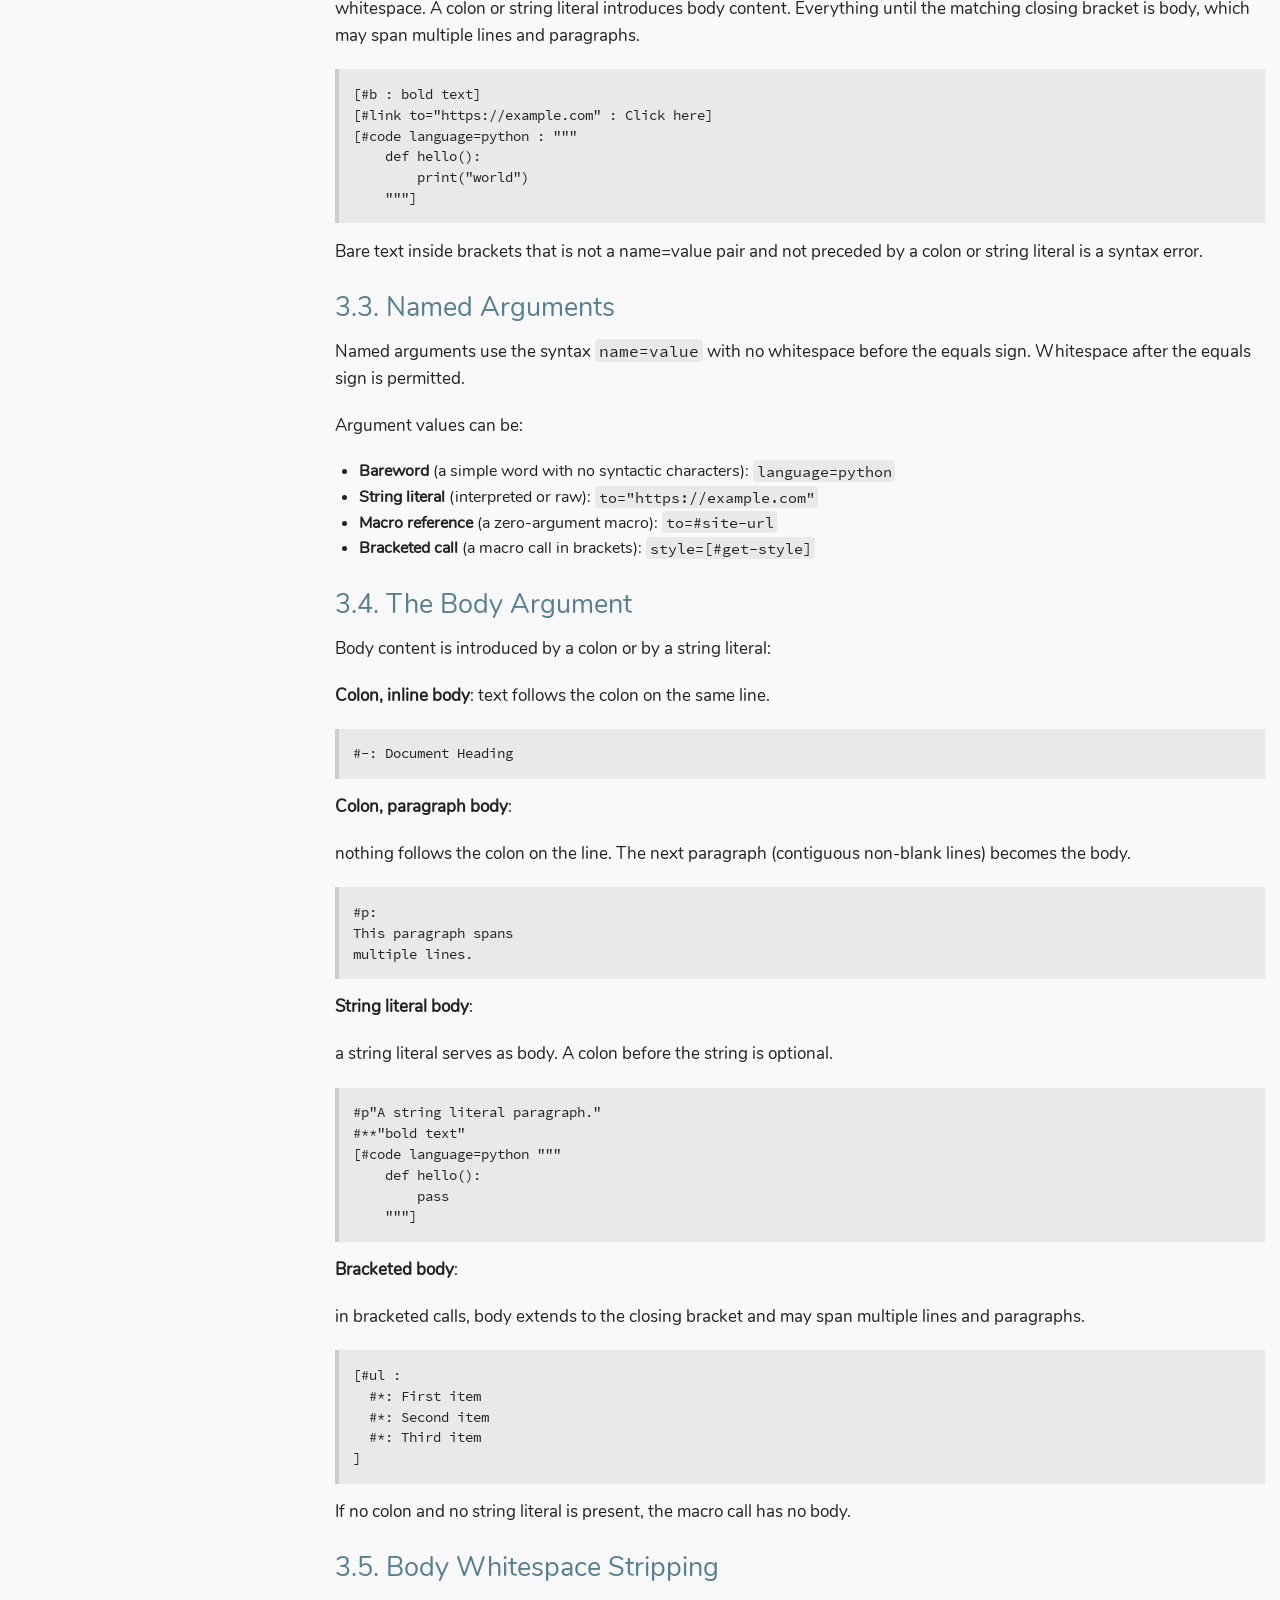
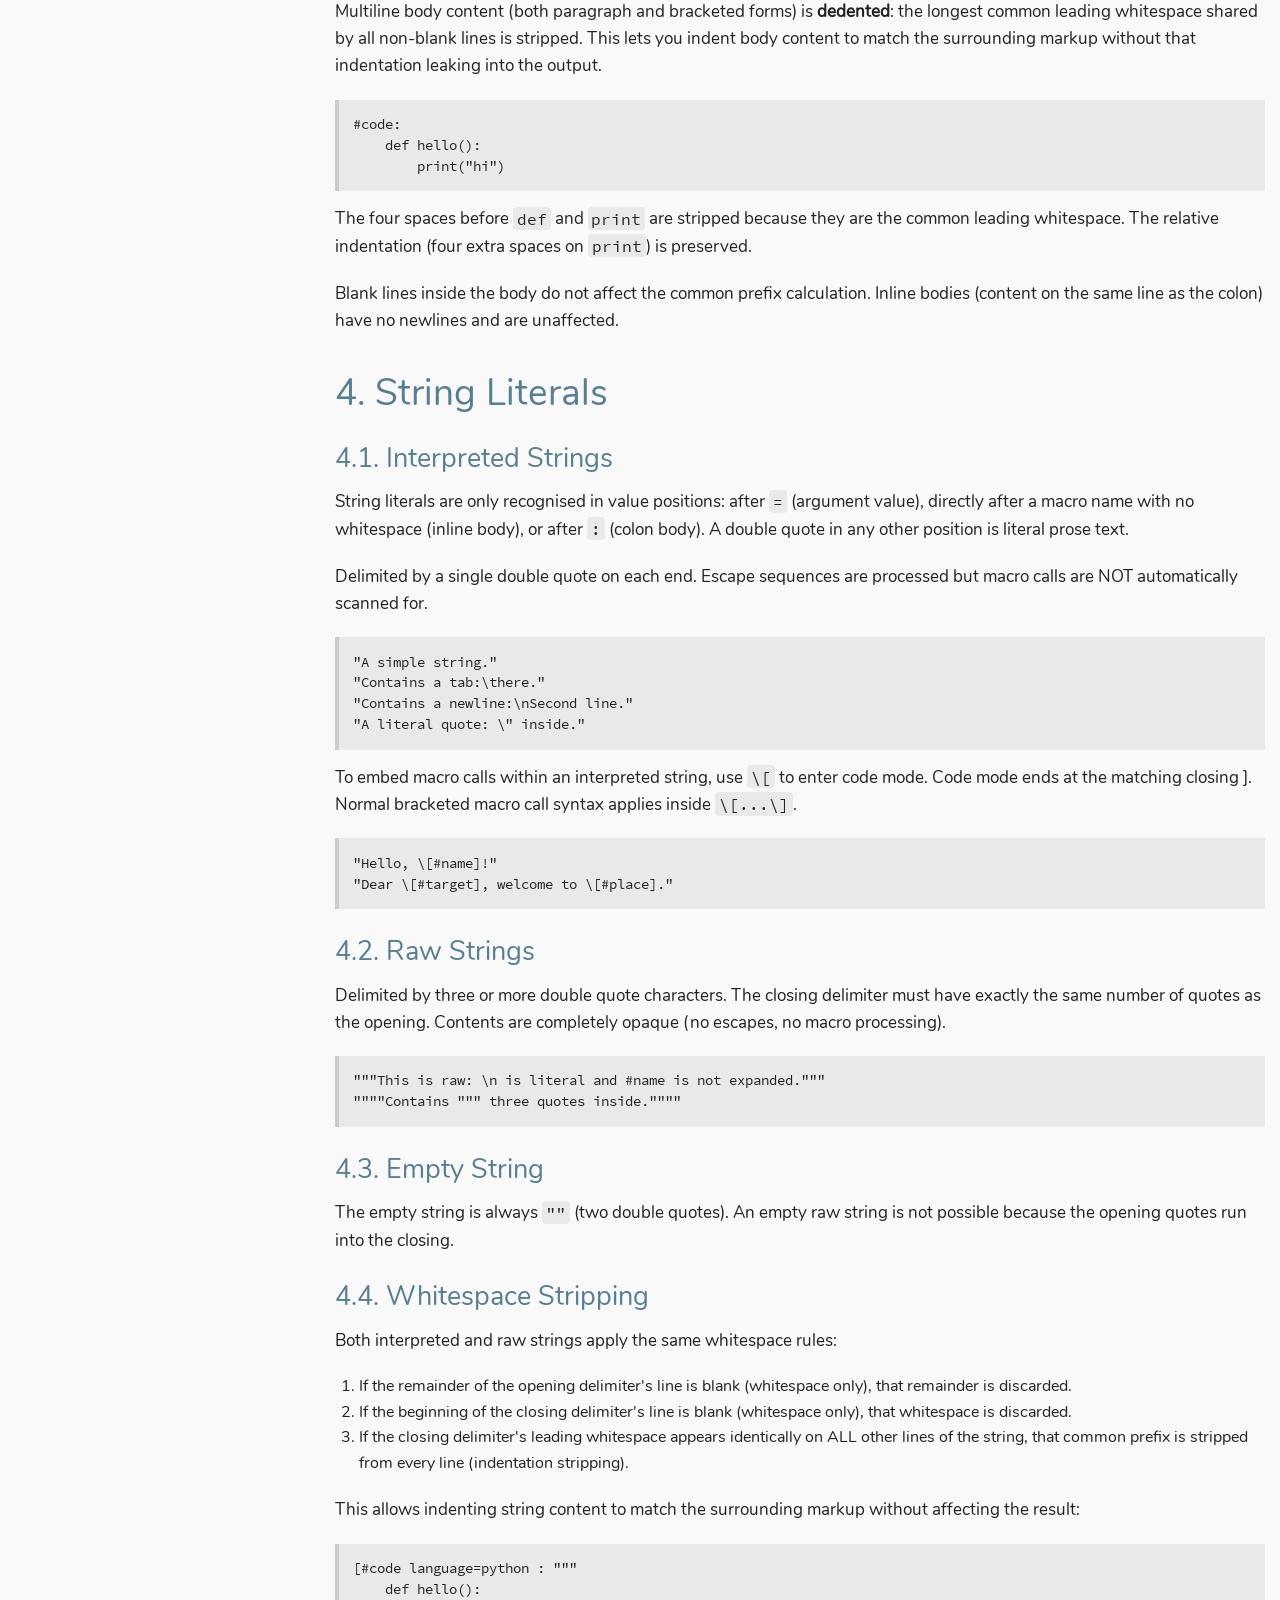
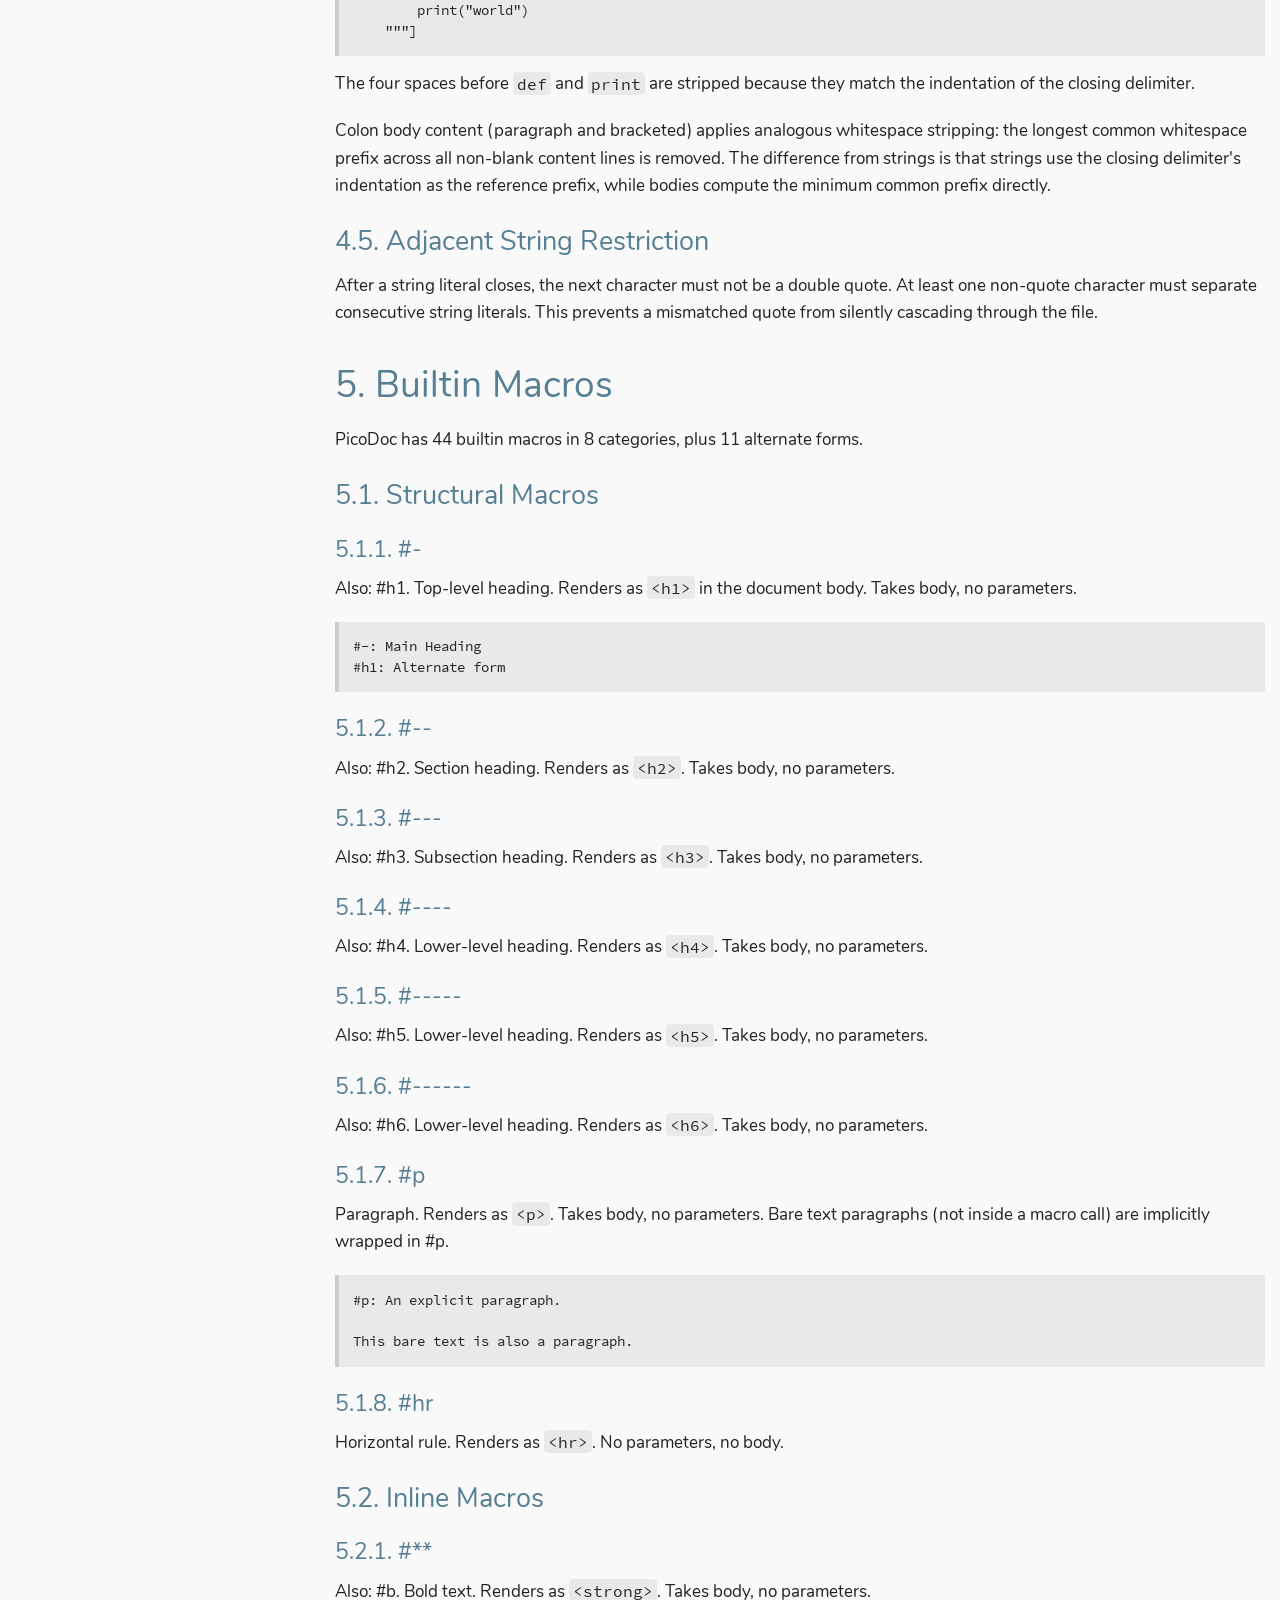
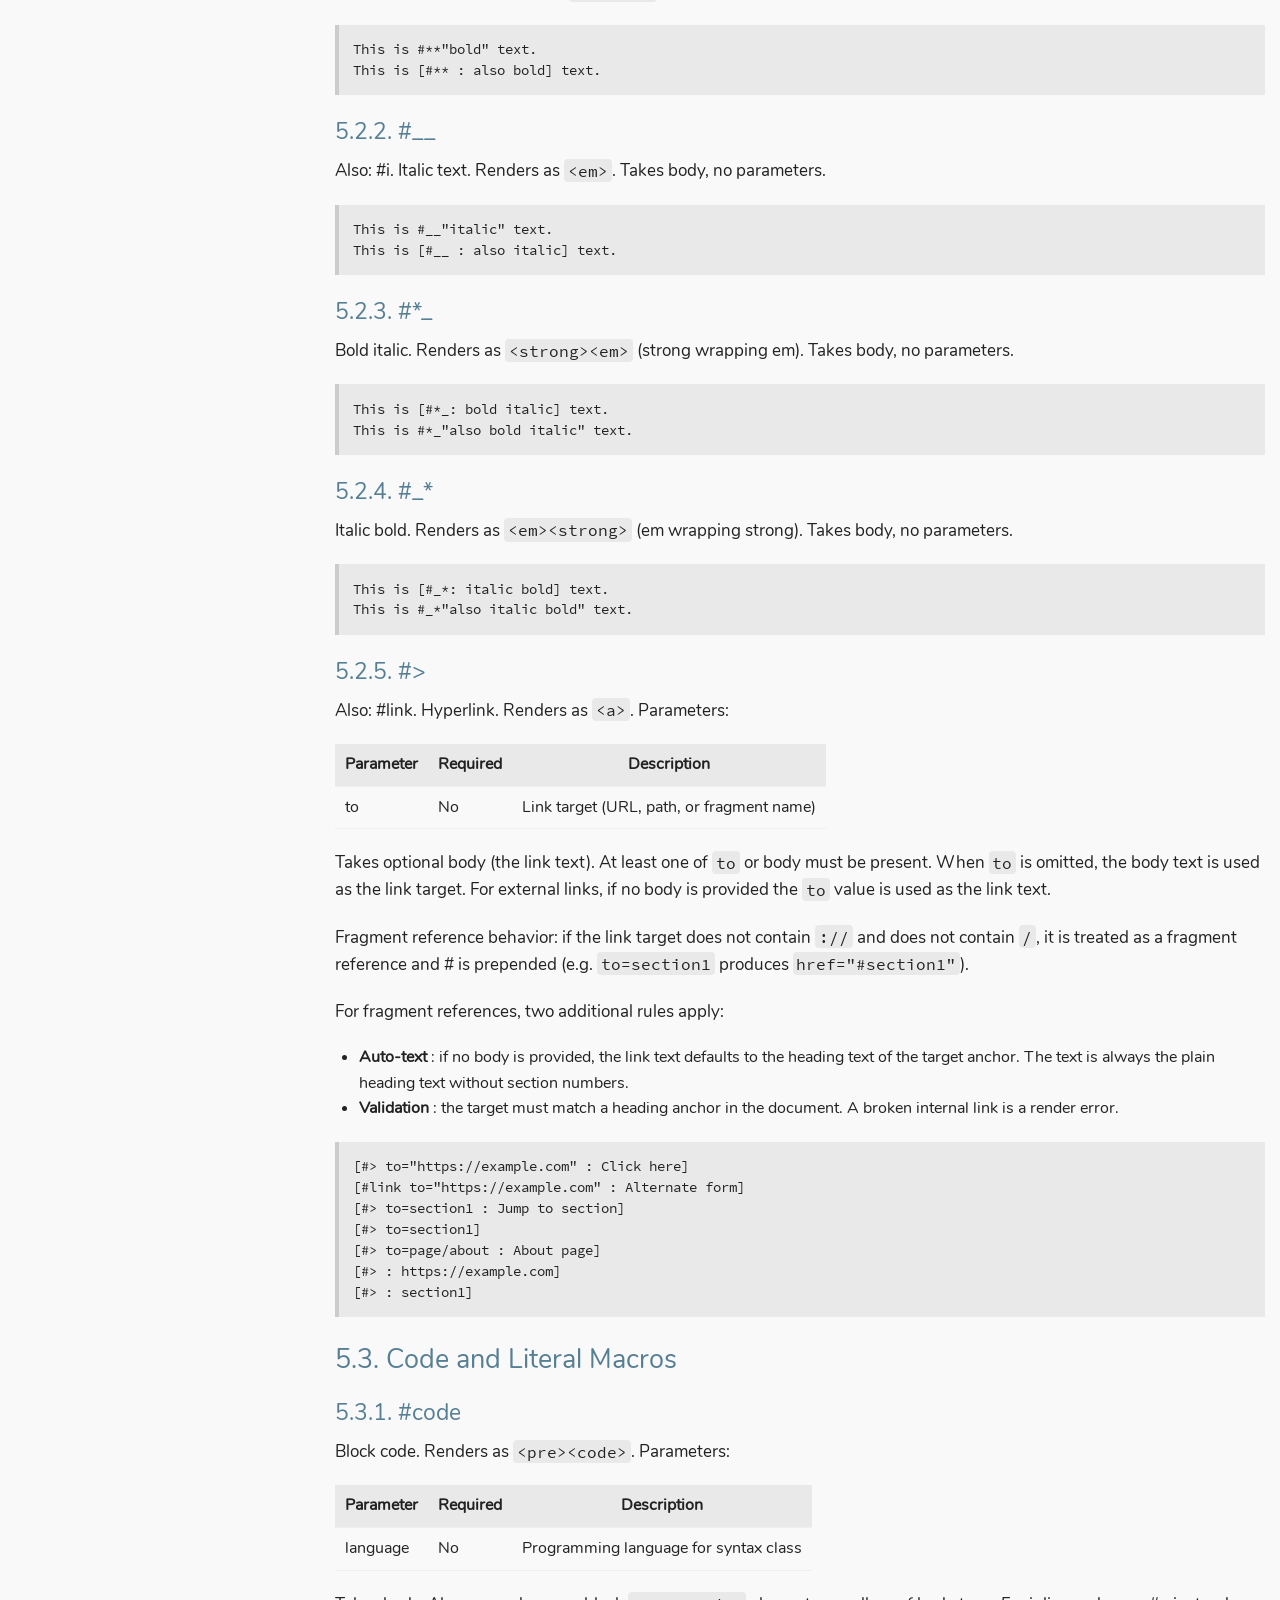
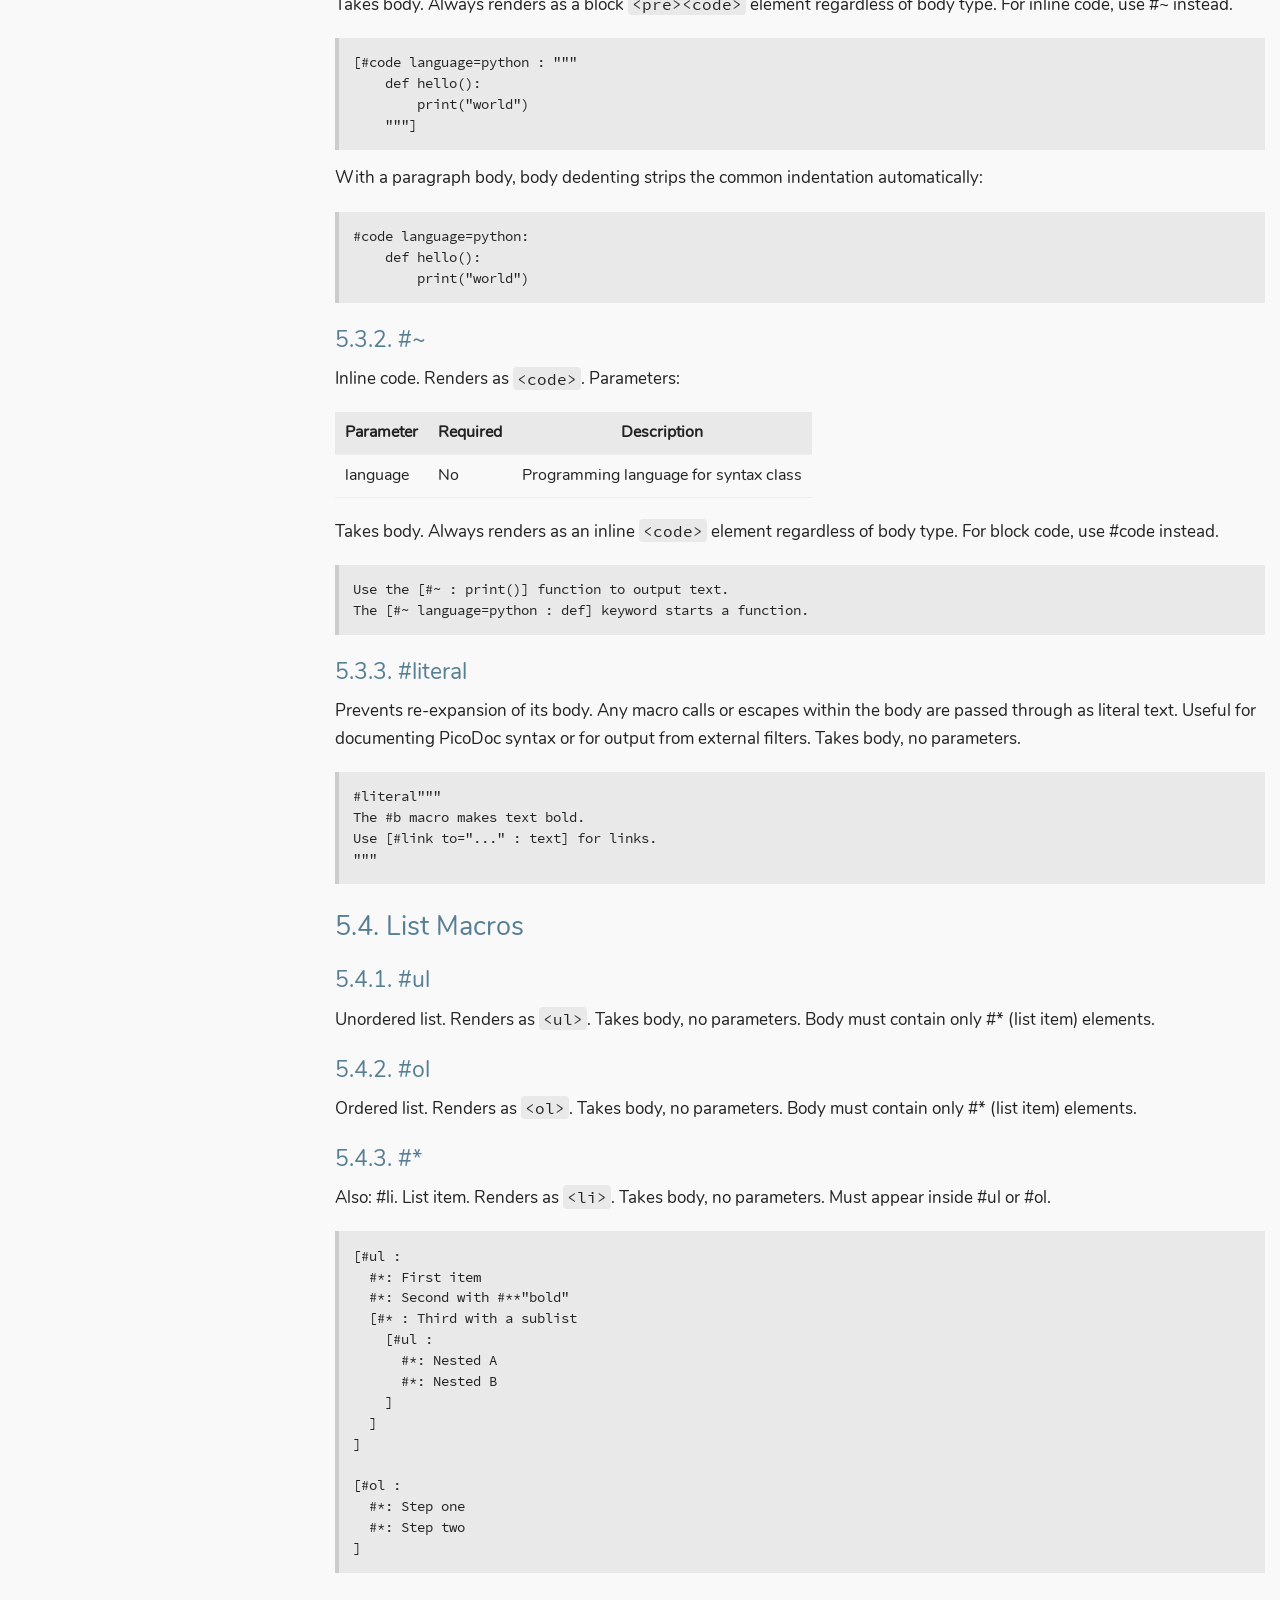
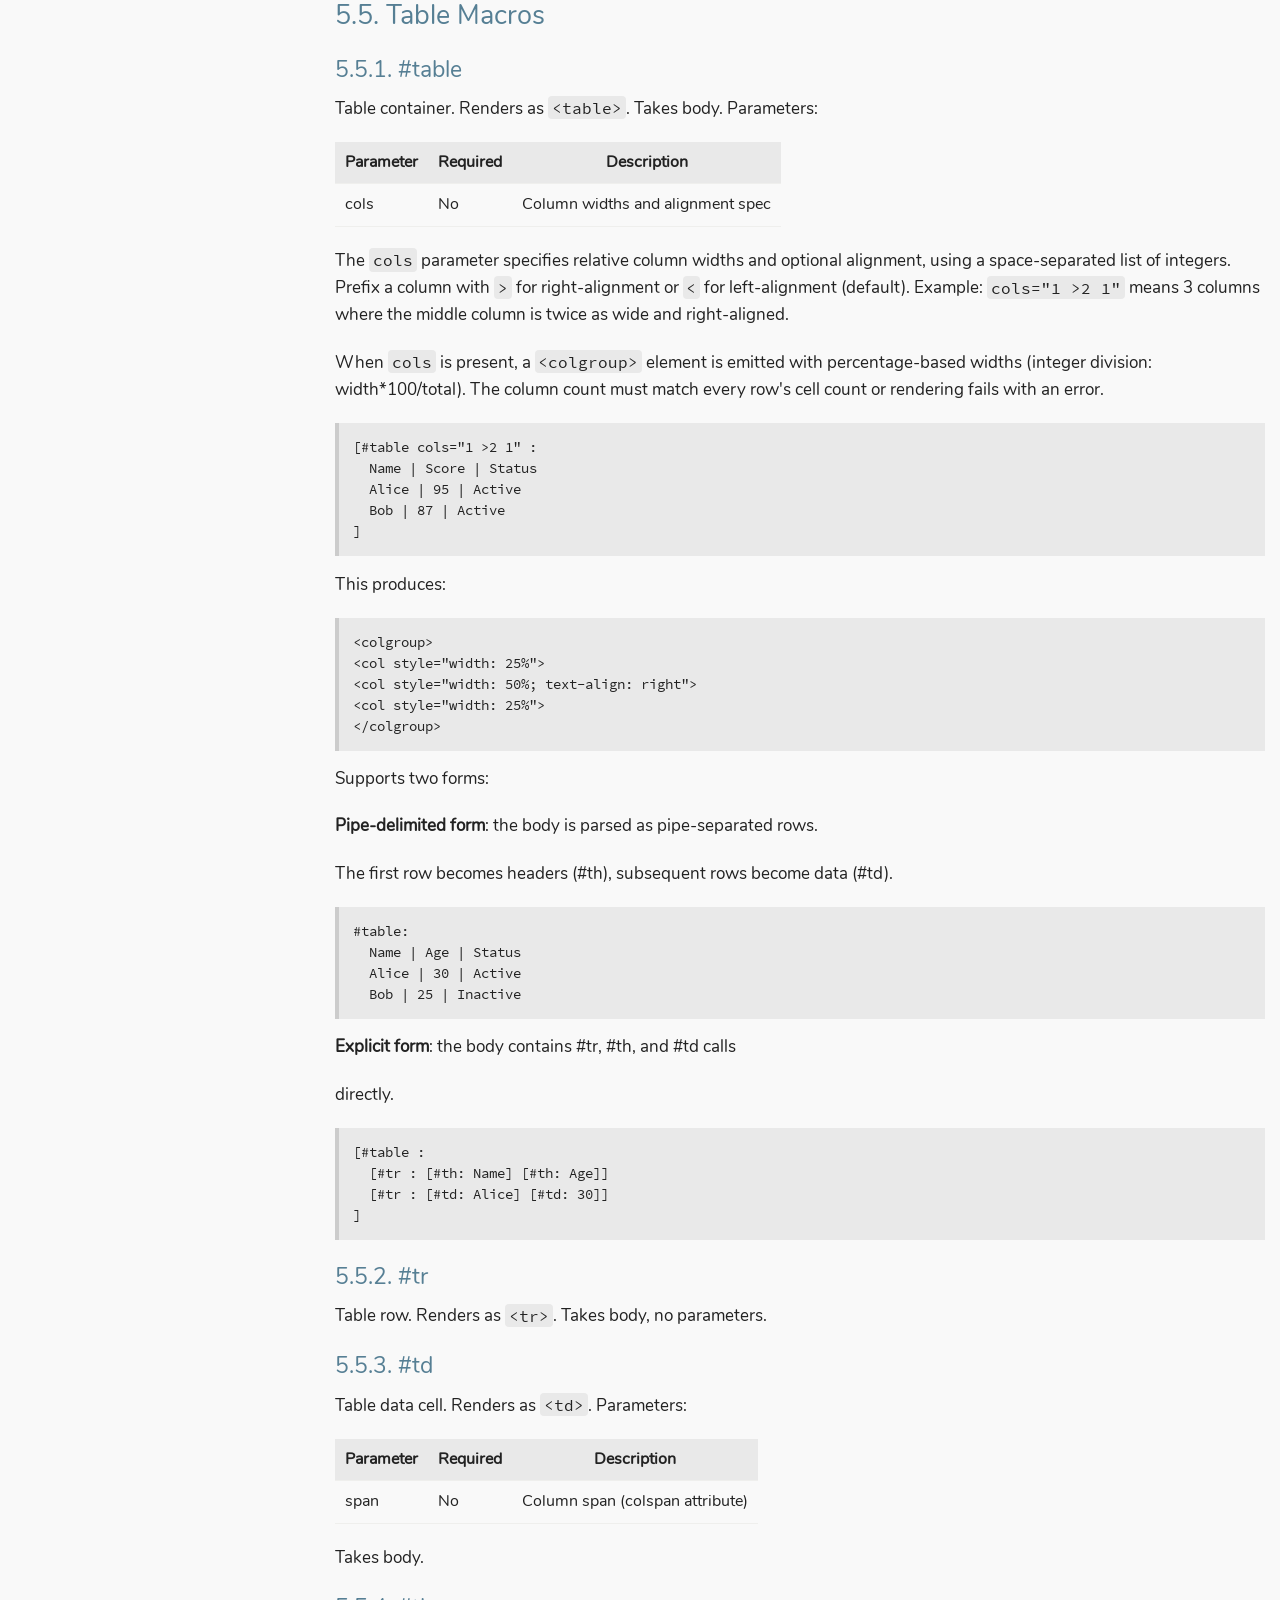
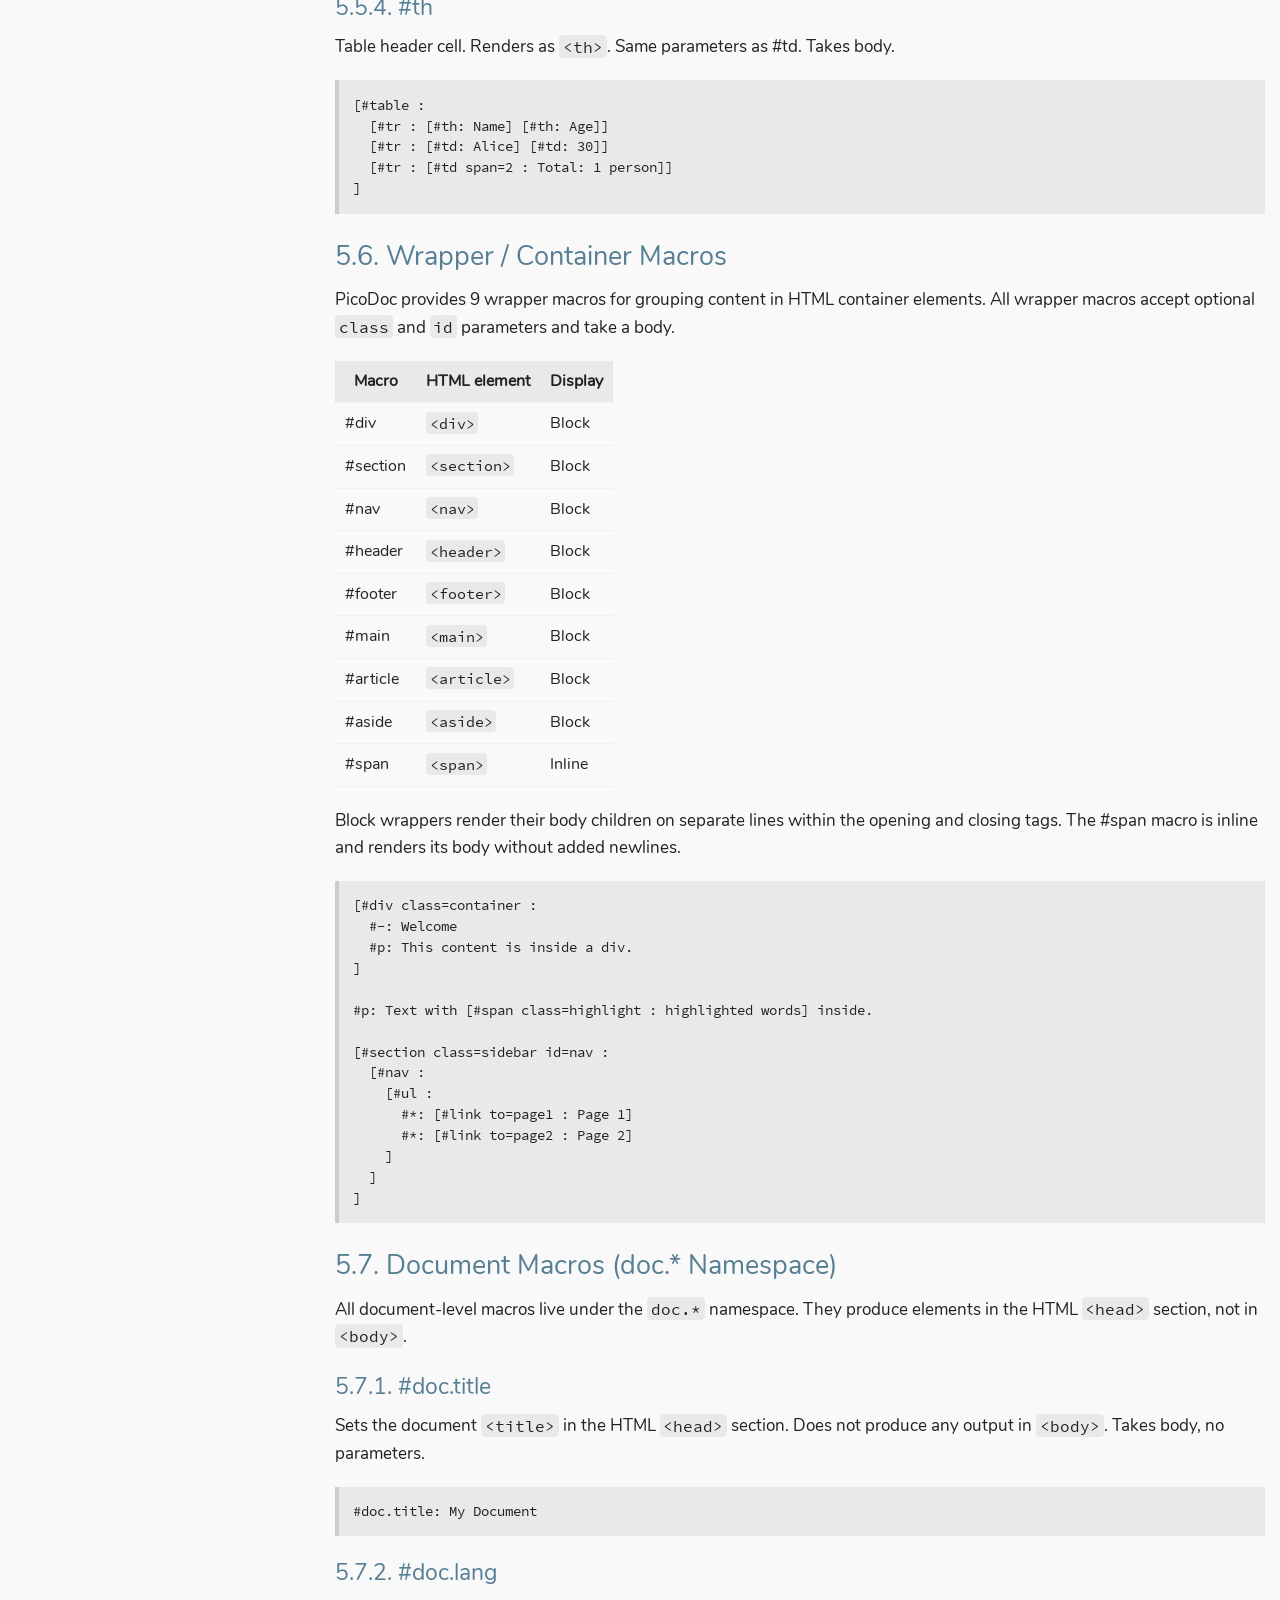
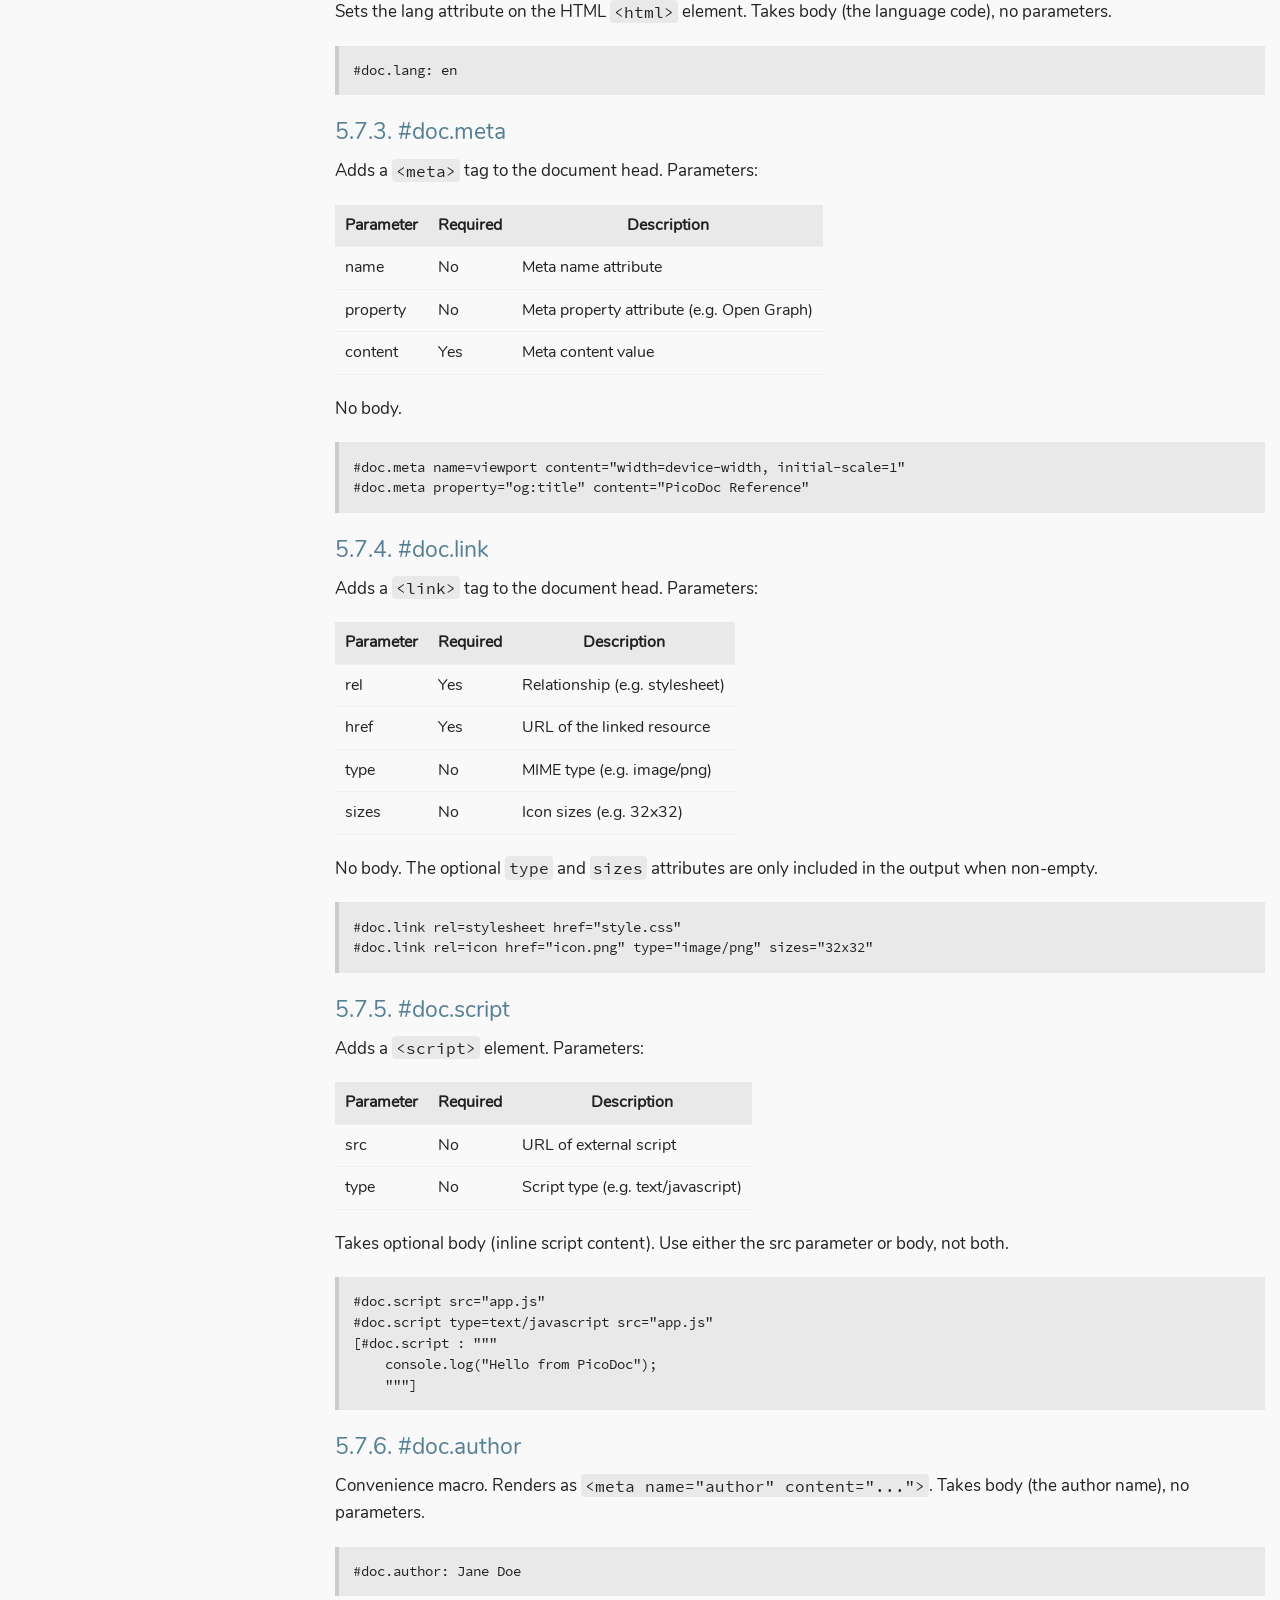
==== commit f7f537a3: "Update docs for context-aware string parsing and fix IDENTIFIER check - Document \" as valid prose e" ====
--- a/docs/reference.html
+++ b/docs/reference.html
@@ -240,10 +240,15 @@
 <tr><td><code>\#</code></td><td>Literal #</td></tr>
 <tr><td><code>\[</code></td><td>Literal [</td></tr>
 <tr><td><code>\]</code></td><td>Literal ]</td></tr>
+<tr><td><code>\"</code></td><td>Literal "</td></tr>
 <tr><td><code>\xHH</code></td><td>Unicode codepoint U+0000 to U+00FF</td></tr>
 <tr><td><code>\UHHHHHHHH</code></td><td>Unicode codepoint (8 hex digits)</td></tr>
 </tbody>
 </table>
+<p>Double quotes are literal in prose &#x2014; they are only parsed as string
+delimiters in value positions (after <code>=</code>, after a colon, or
+directly after a macro name). Use <code>\"</code> when the body of a macro
+must begin with a literal double quote character.</p>
 <p><strong>String escapes</strong> (inside interpreted string literals):</p>
 <table>
 <thead>
@@ -374,6 +379,10 @@
 are unaffected.</p>
 <h2 id="string-literals"><a href="#string-literals">4. String Literals</a></h2>
 <h3 id="interpreted-strings"><a href="#interpreted-strings">4.1. Interpreted Strings</a></h3>
+<p>String literals are only recognised in value positions: after <code>=</code> (argument
+value), directly after a macro name with no whitespace (inline body), or after
+<code>:</code> (colon body). A double quote in any other position is literal prose
+text.</p>
 <p>Delimited by a single double quote on each end. Escape sequences are processed
 but macro calls are NOT automatically scanned for.</p>
 <pre><code>"A simple string."
@@ -407,10 +416,10 @@
 </ol>
 <p>This allows indenting string content to match the surrounding markup without
 affecting the result:</p>
-<pre><code>    [#code language=python : </code></pre>
-<p>        def hello():
-            print("world")
-        ]</p>
+<pre><code>[#code language=python : """
+    def hello():
+        print("world")
+    """]</code></pre>
 <p>The four spaces before <code>def</code> and <code>print</code> are stripped because
 they match the indentation of the closing delimiter.</p>
 <p>Colon body content (paragraph and bracketed) applies analogous whitespace
@@ -734,11 +743,11 @@
 </table>
 <p>Takes optional body (inline script content). Use either the src parameter or
 body, not both.</p>
-<pre><code>    #doc.script src="app.js"
-    #doc.script type=text/javascript src="app.js"
-    [#doc.script : </code></pre>
-<p>        console.log("Hello from PicoDoc");
-        ]</p>
+<pre><code>#doc.script src="app.js"
+#doc.script type=text/javascript src="app.js"
+[#doc.script : """
+    console.log("Hello from PicoDoc");
+    """]</code></pre>
 <h4 id="doc-author"><a href="#doc-author">5.7.6. #doc.author</a></h4>
 <p>Convenience macro. Renders as <code>&lt;meta name="author" content="..."&gt;</code>.
 Takes body (the author name), no parameters.</p>
@@ -1031,14 +1040,14 @@
 the original builtin, bypassing the user-defined override. Alternate form
 resolution applies after the prefix, so <code>#builtin.b</code> resolves to the
 builtin #**.</p>
-<pre><code>    [#set name=code body=? :
-      [#div class=code-wrapper :
-        [#builtin.code : #body]
-      ]
-    ]
-    [#code language=python : </code></pre>
-<p>        print("hello")
-        ]</p>
+<pre><code>[#set name=code body=? :
+  [#div class=code-wrapper :
+    [#builtin.code : #body]
+  ]
+]
+[#code language=python : """
+    print("hello")
+    """]</code></pre>
 <p>The #builtin.* namespace is reserved. Defining a macro whose name starts
 with <code>builtin.</code> is an error:</p>
 <pre><code>[#set name=builtin.foo : bar]
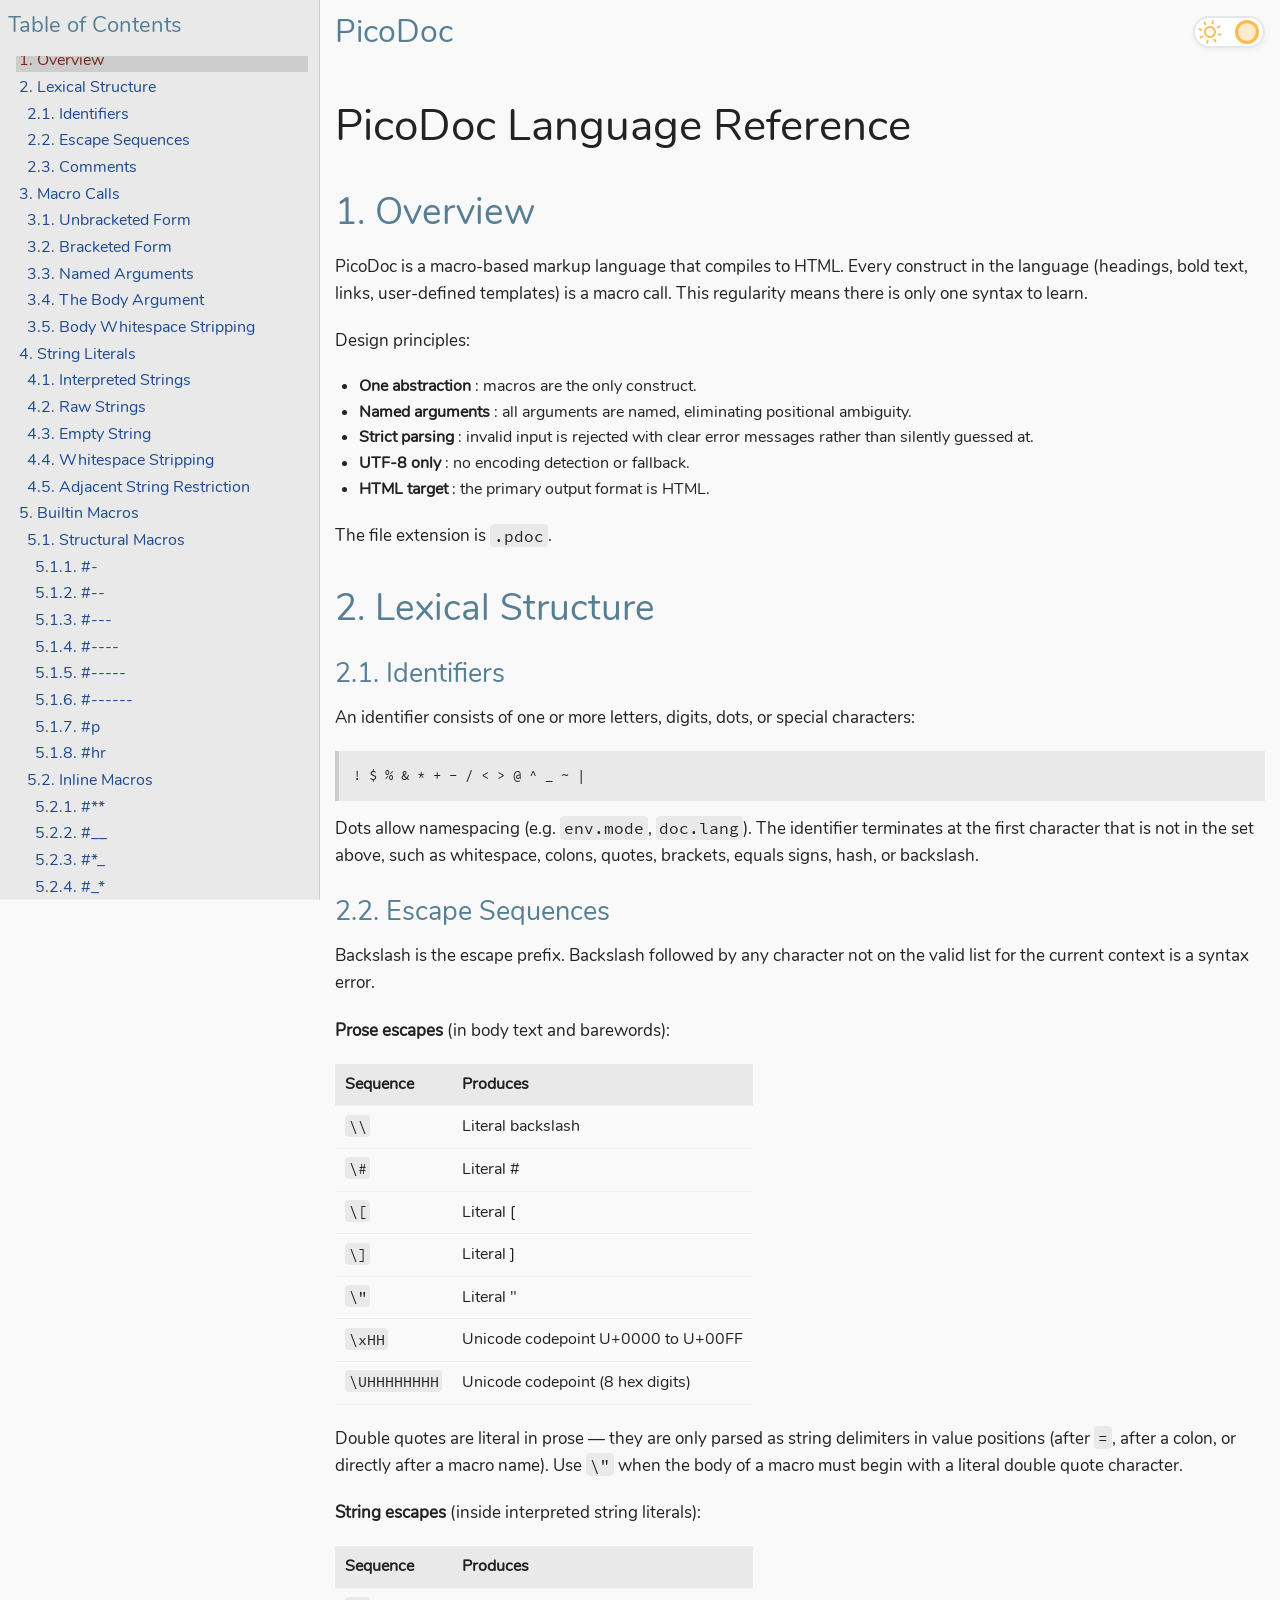
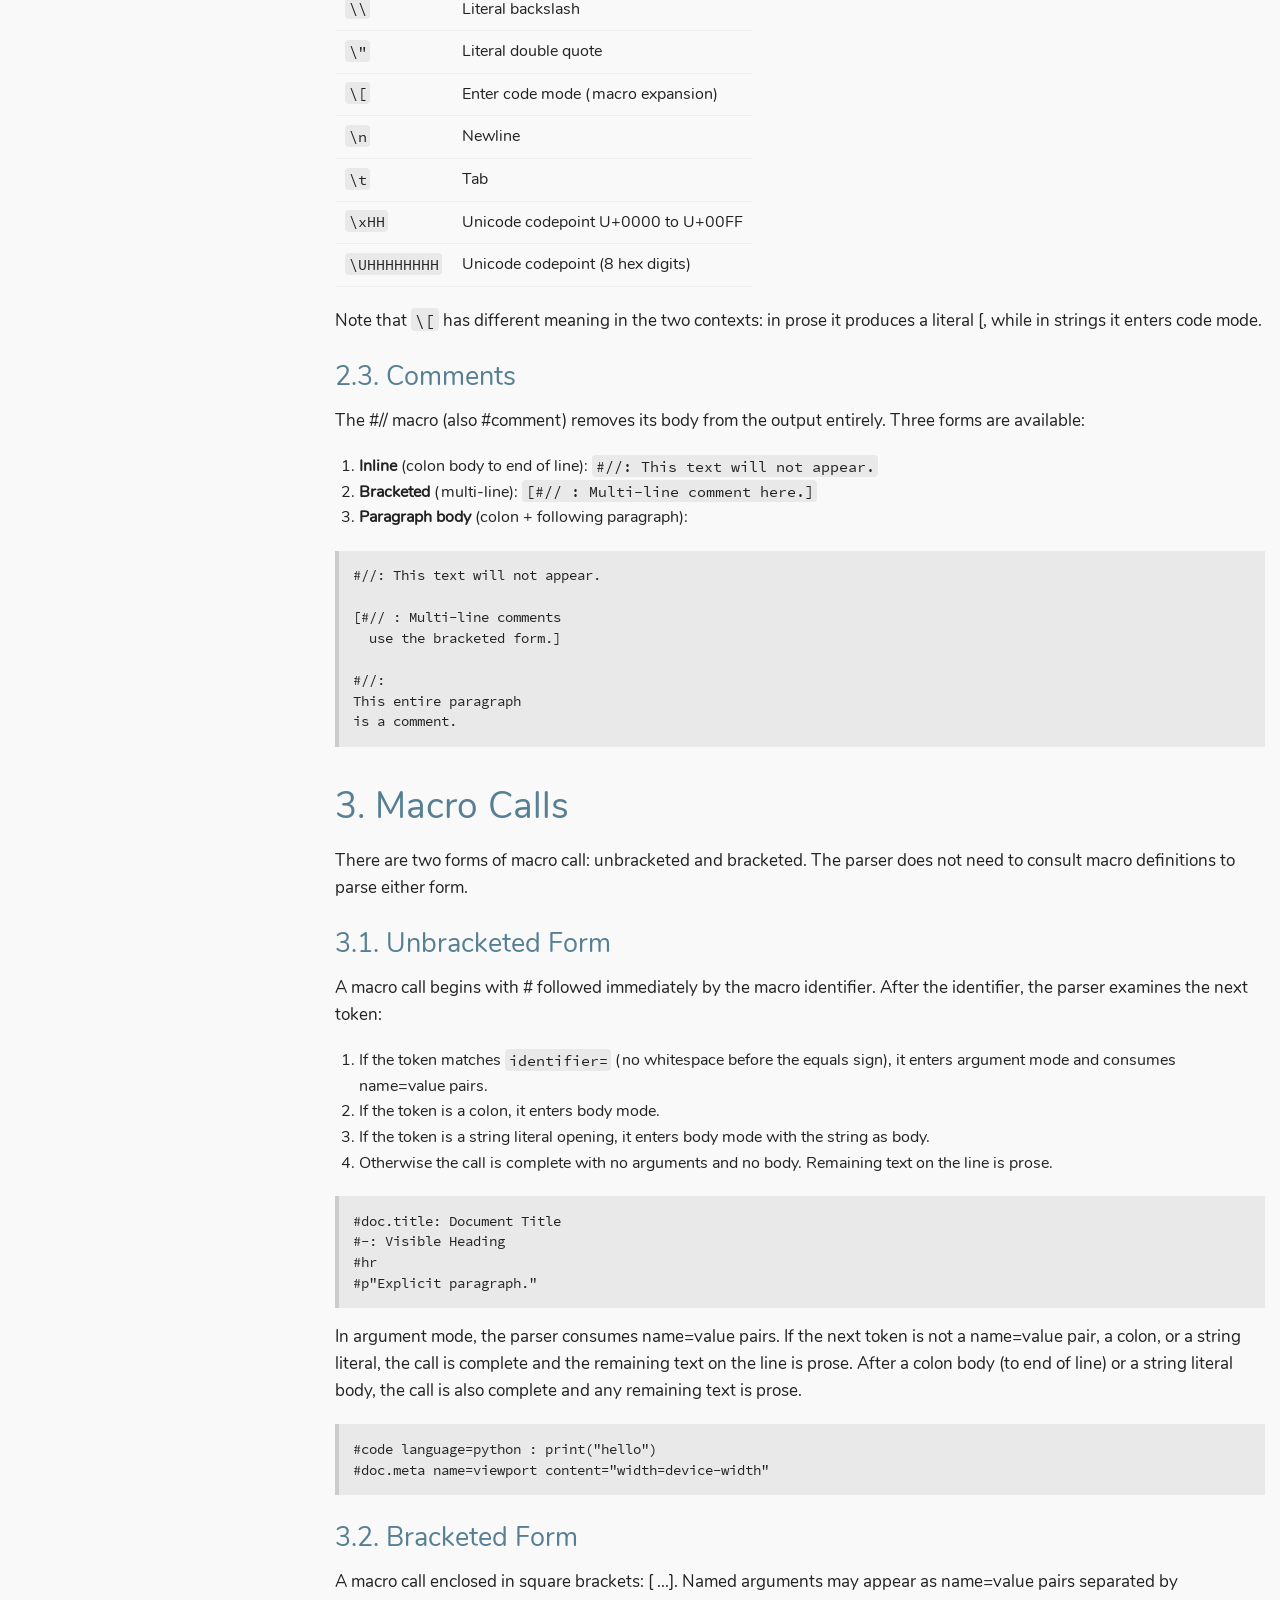
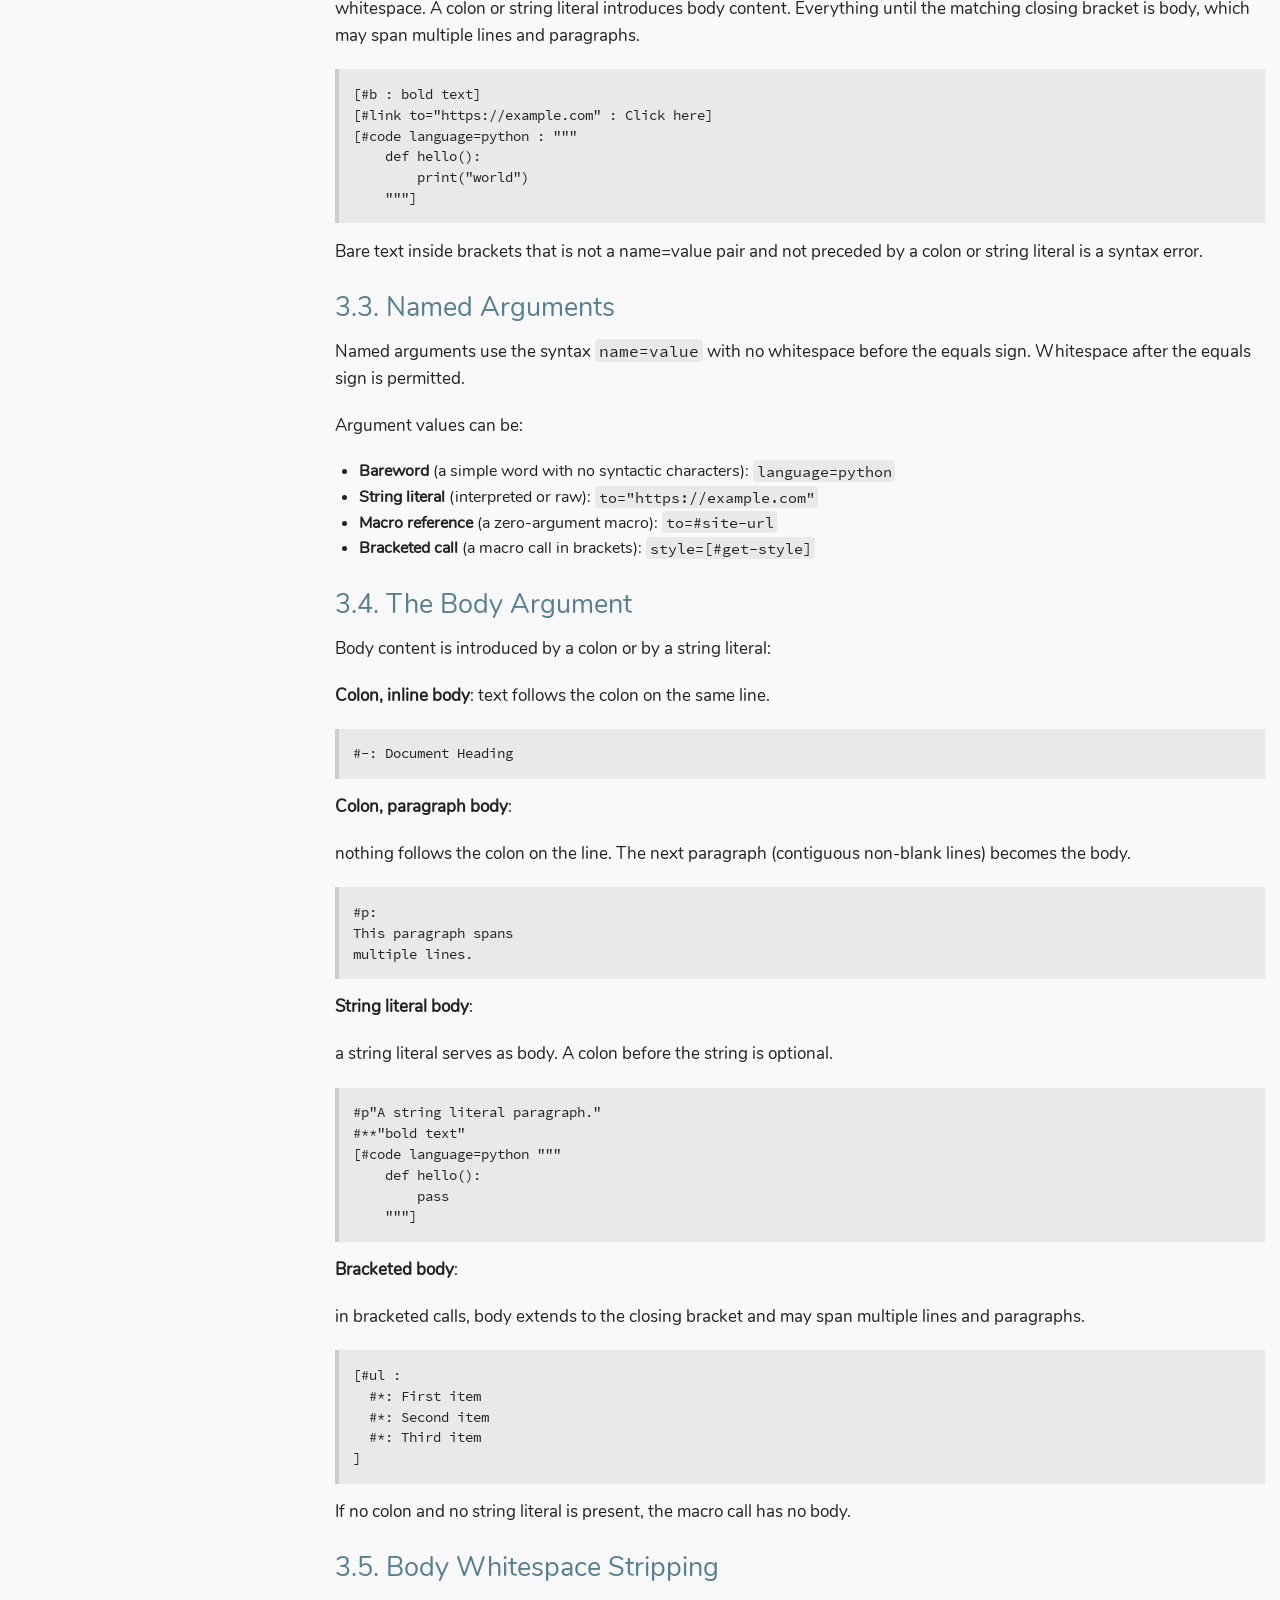
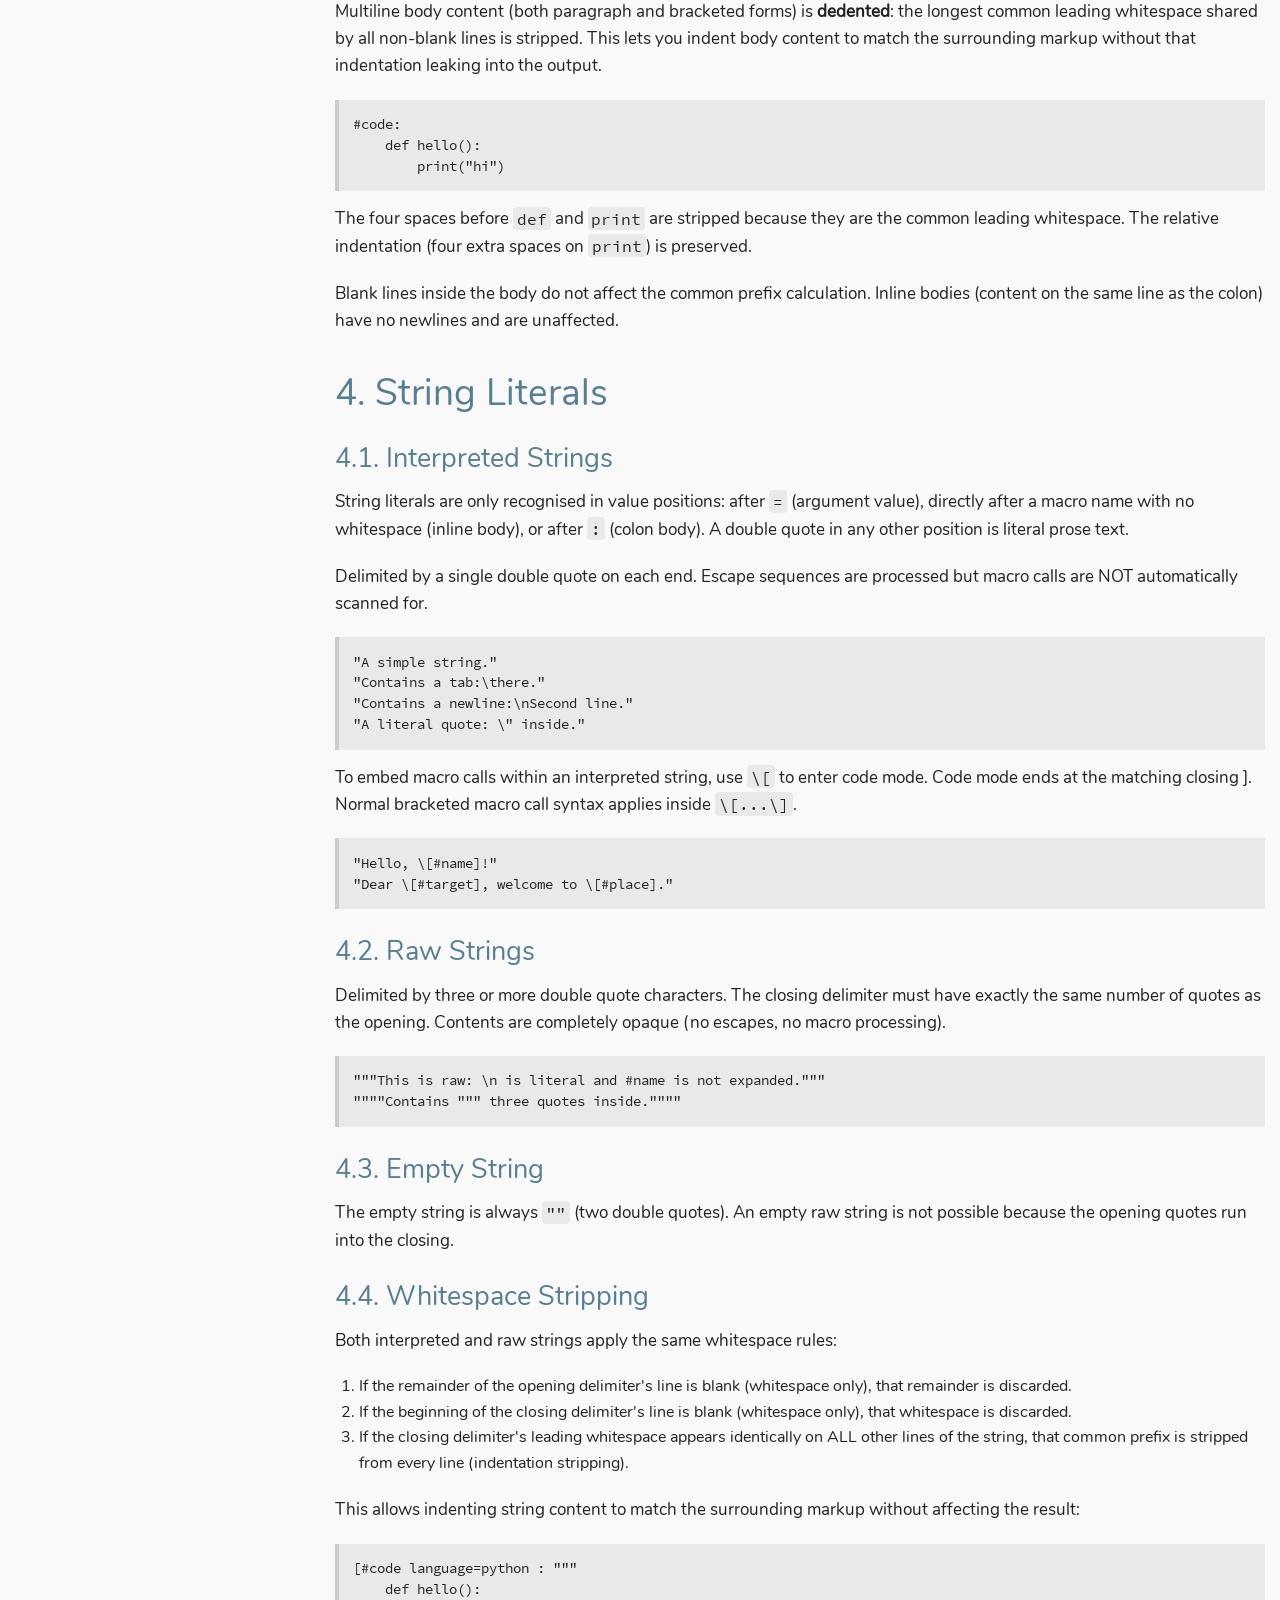
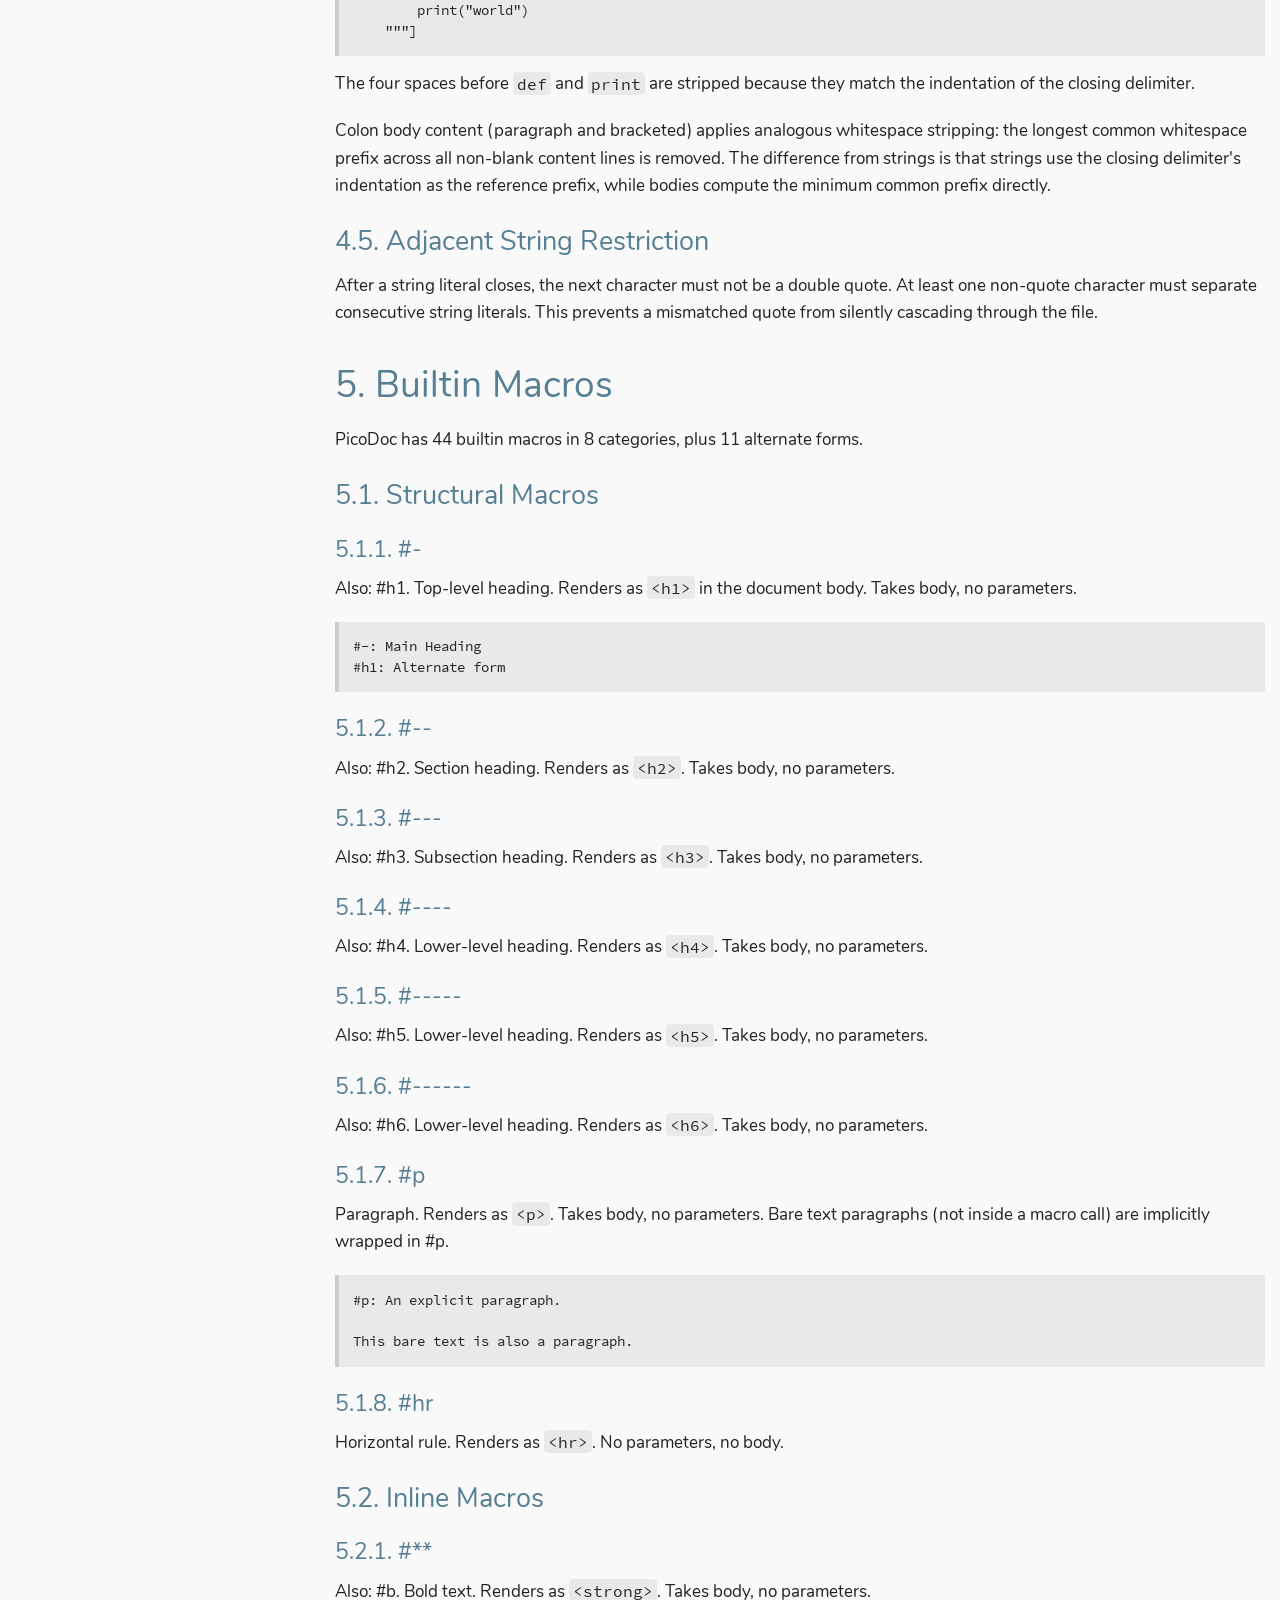
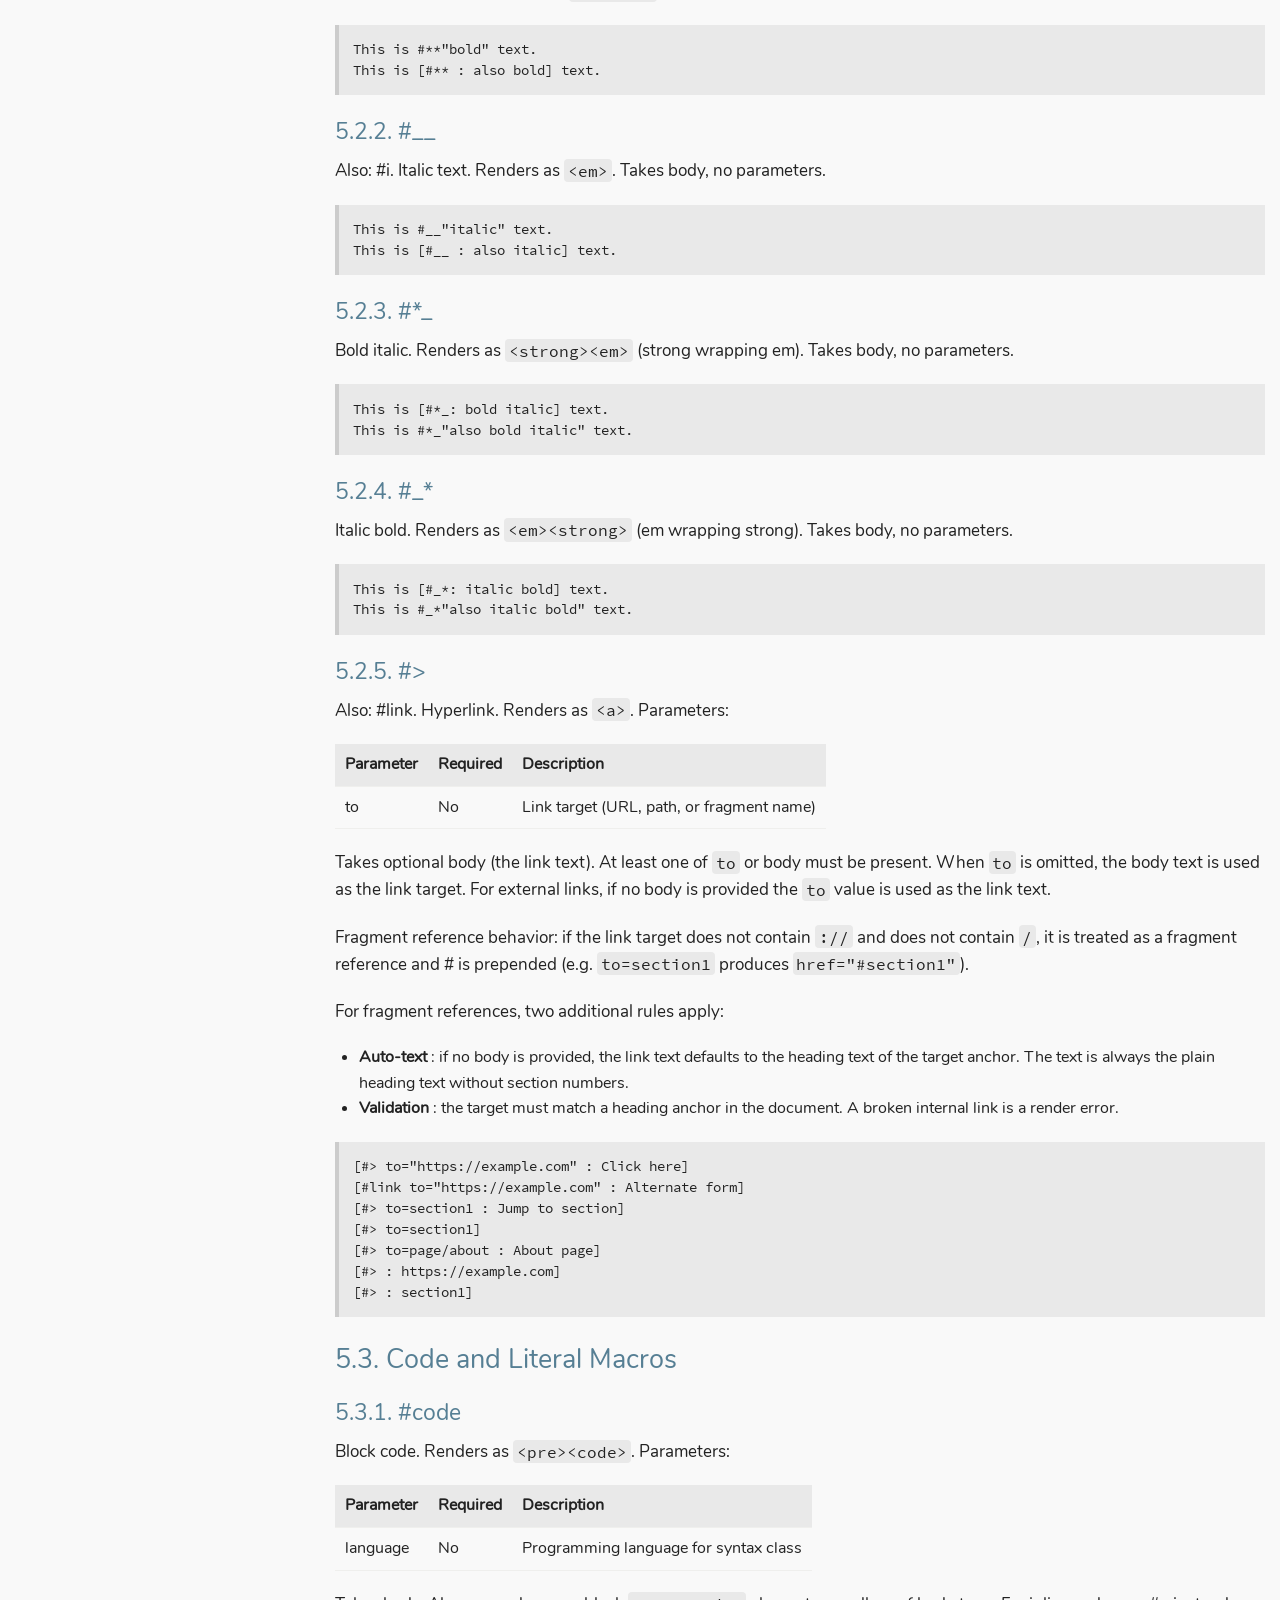
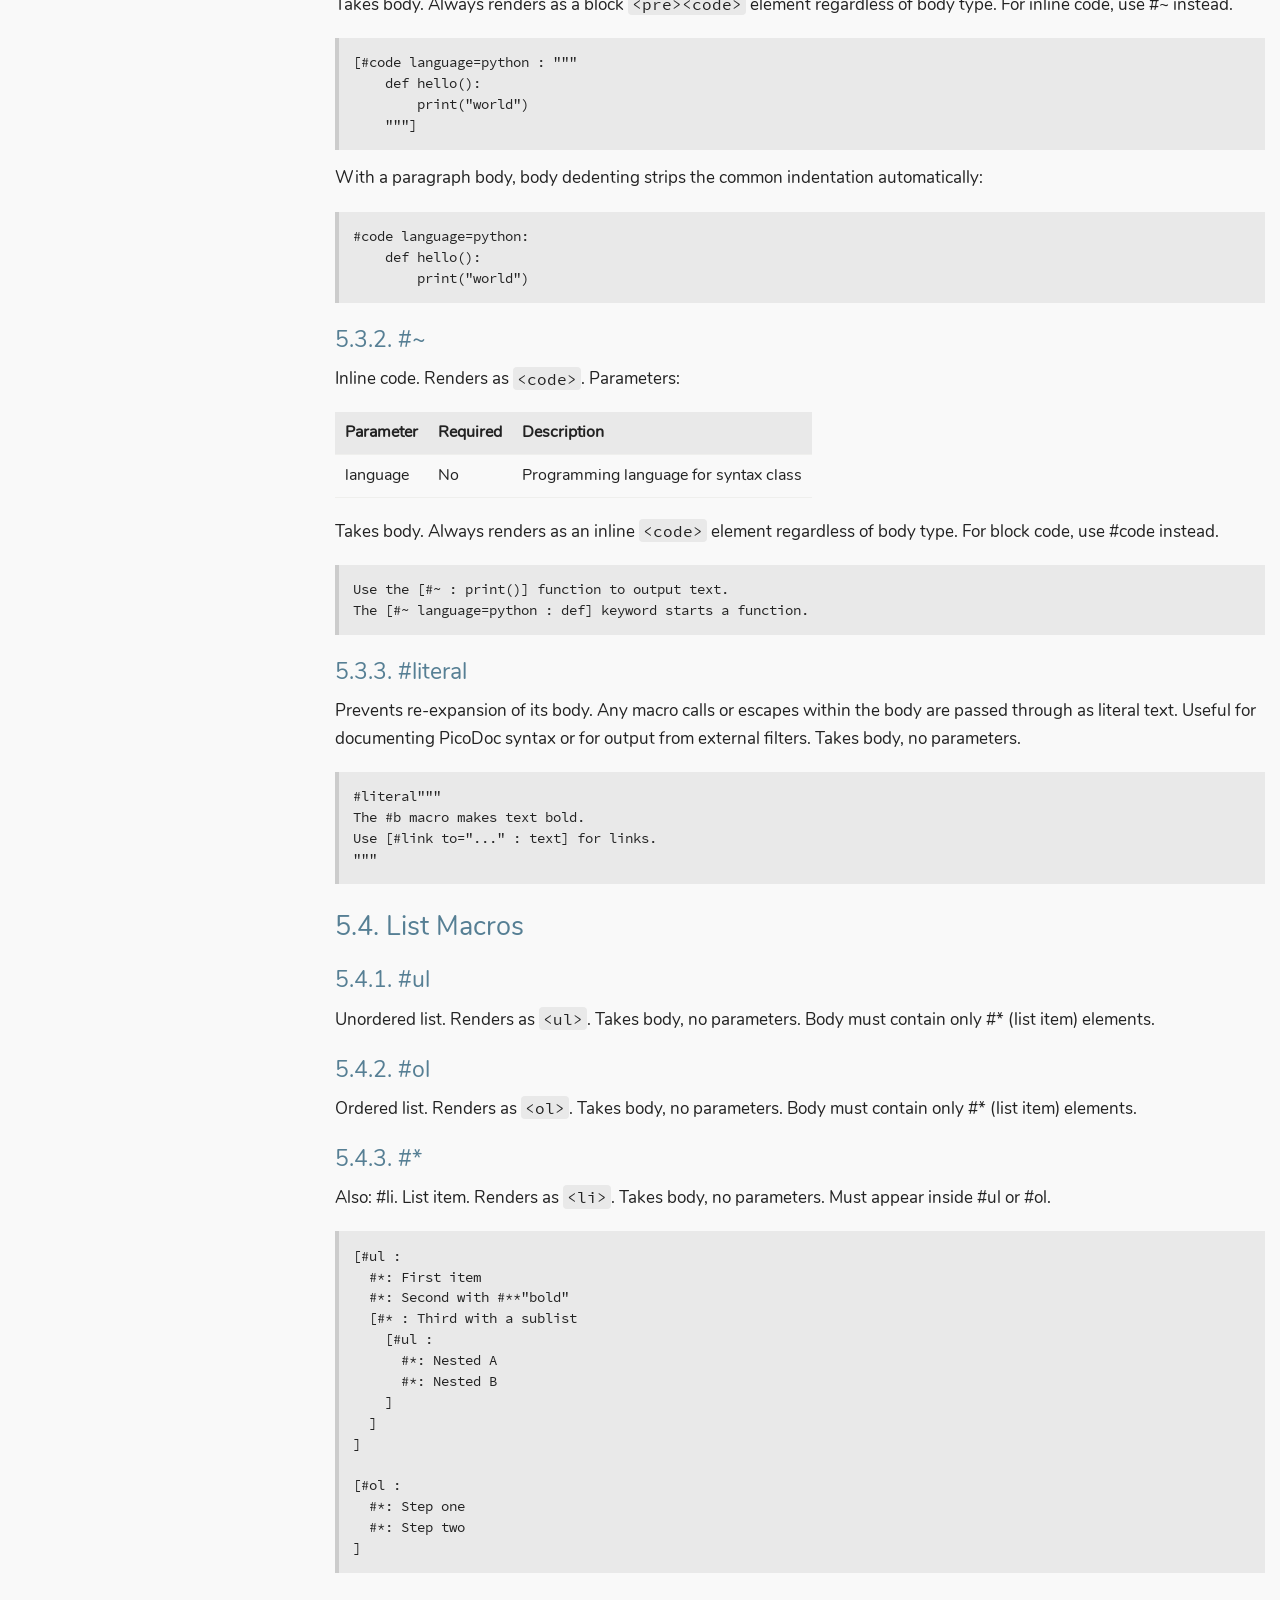
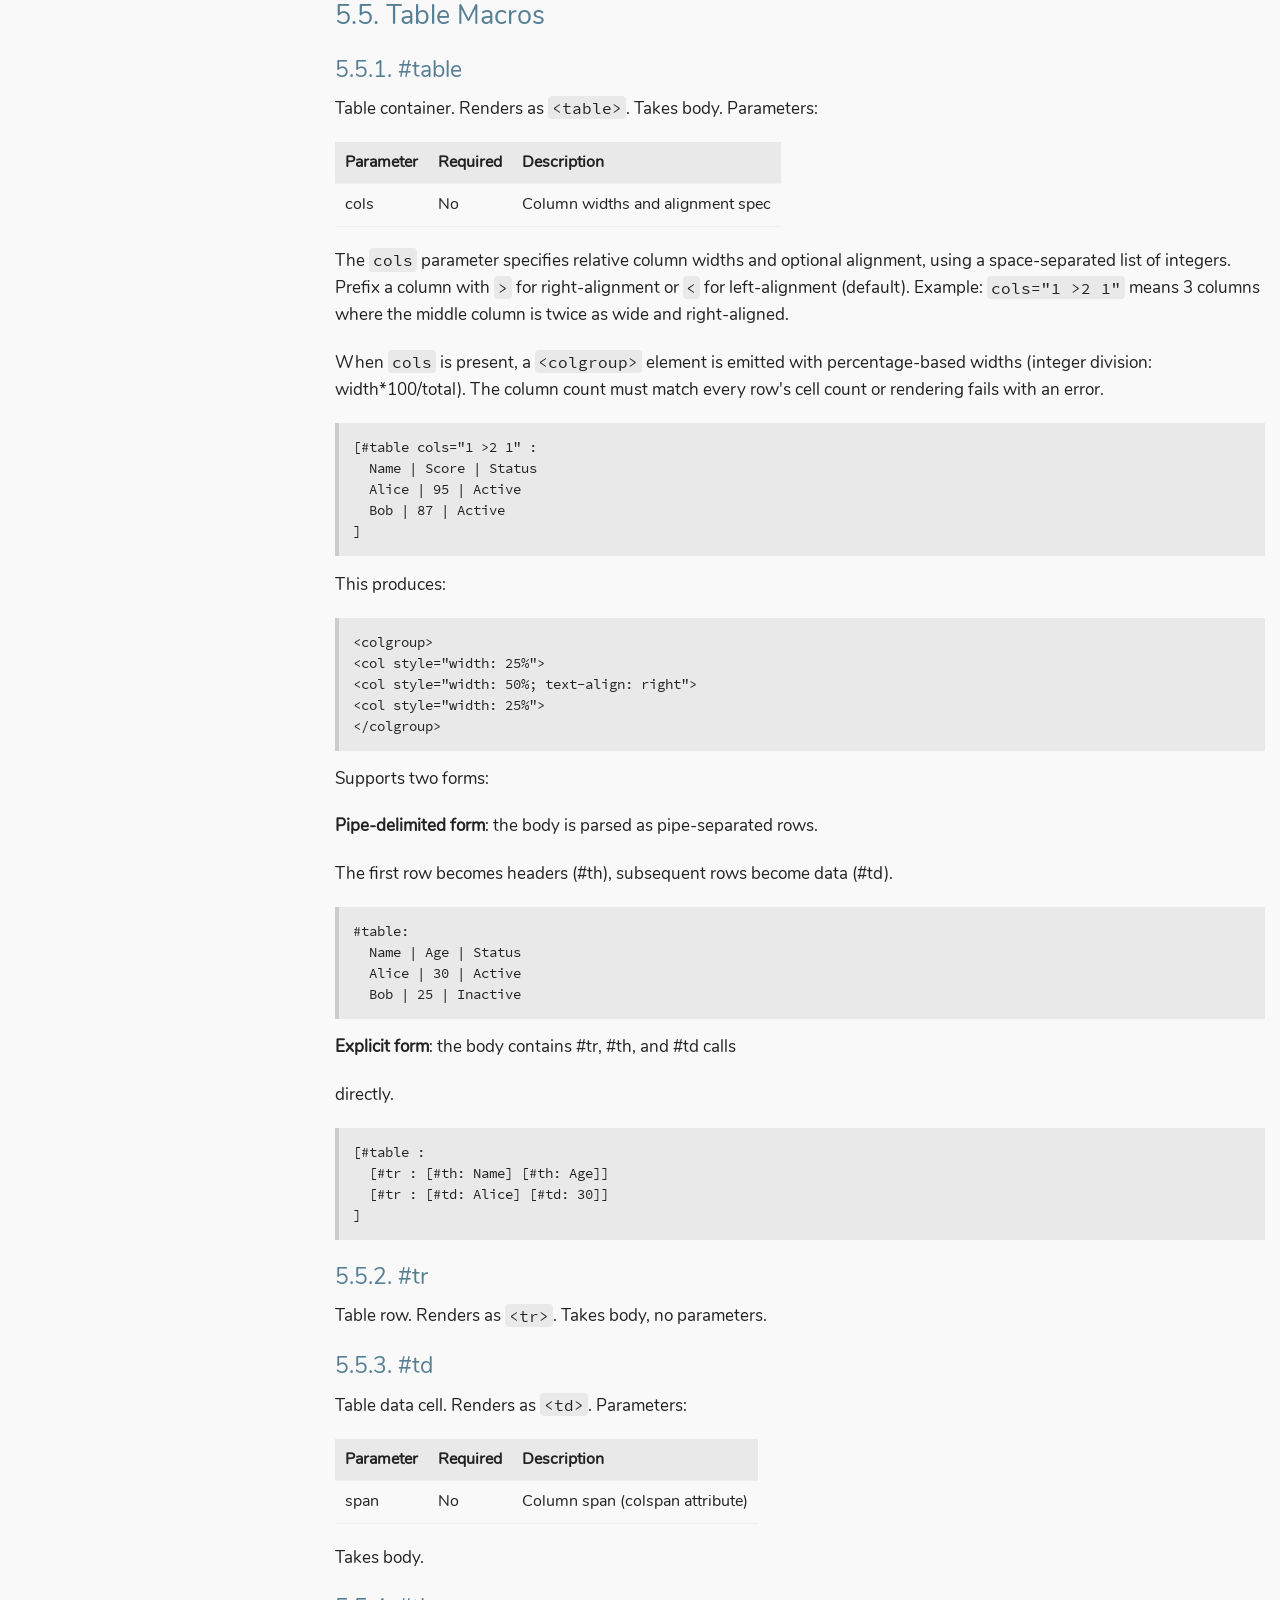
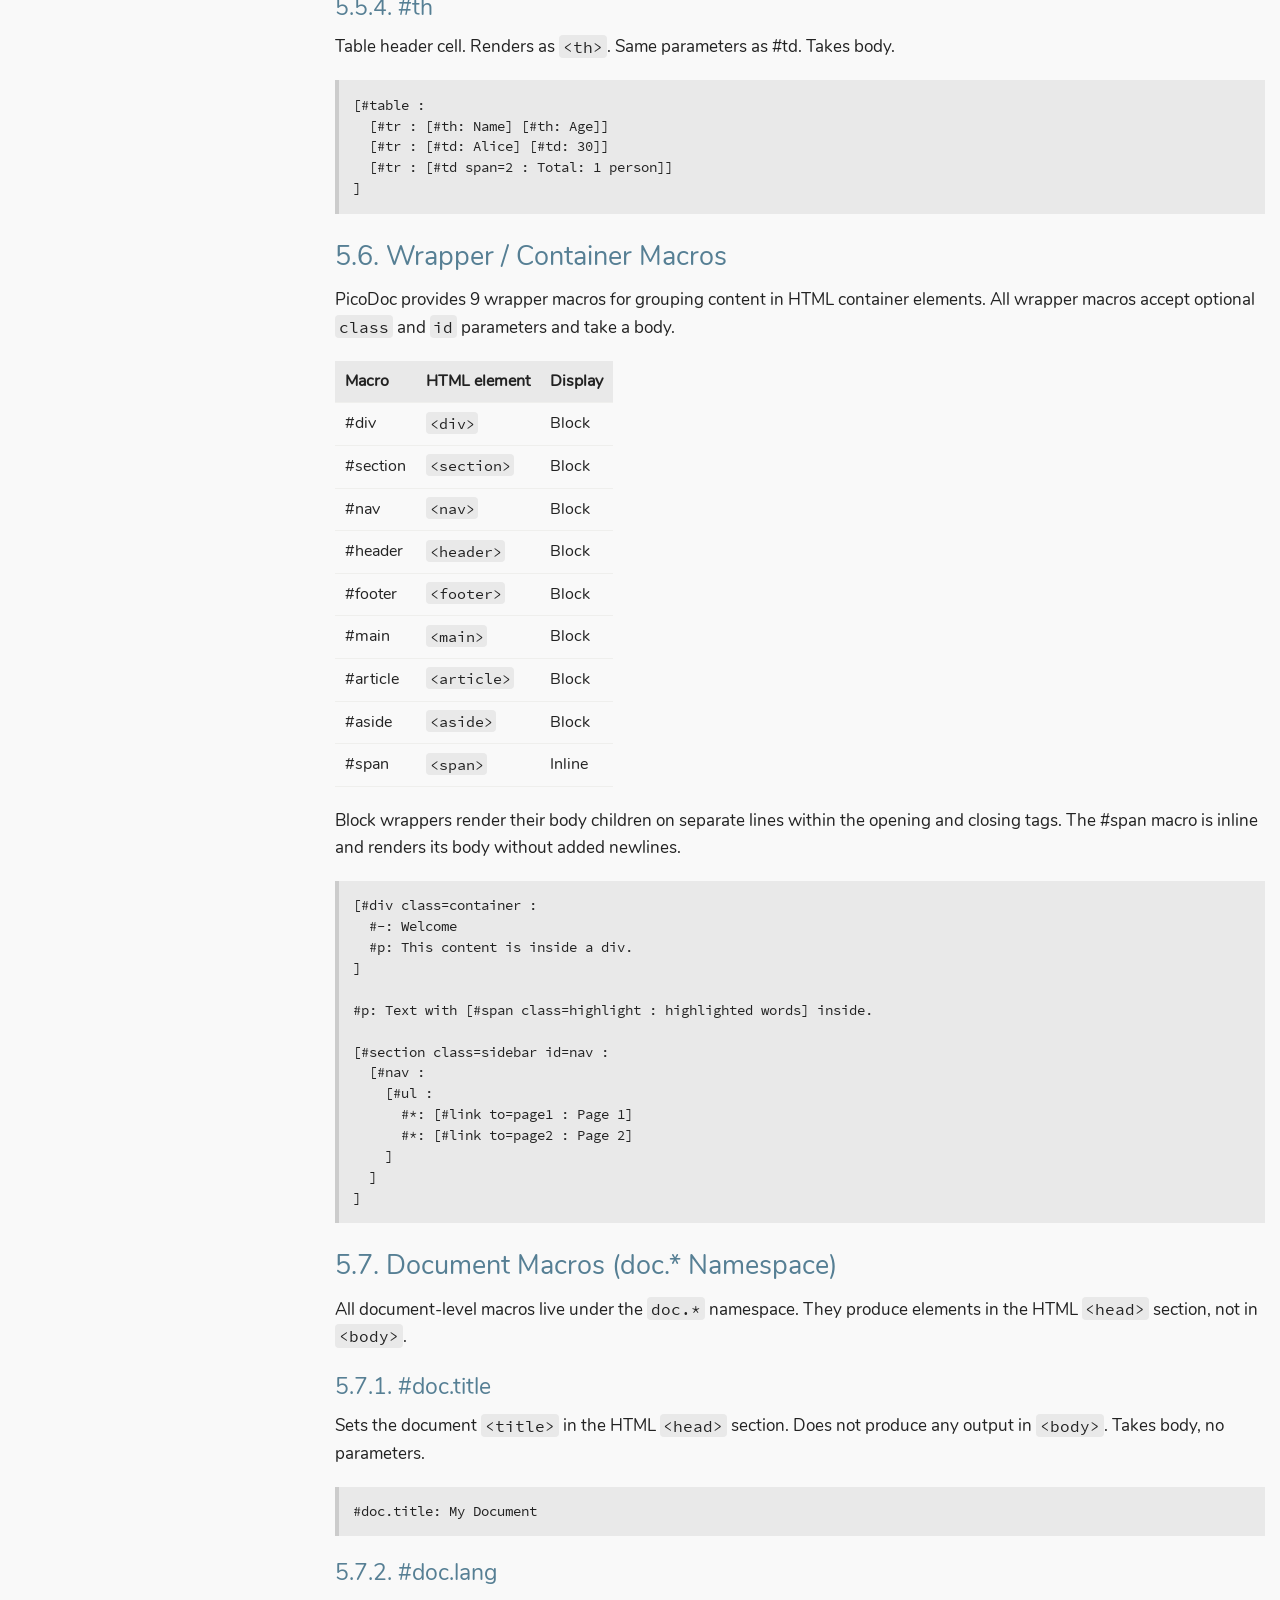
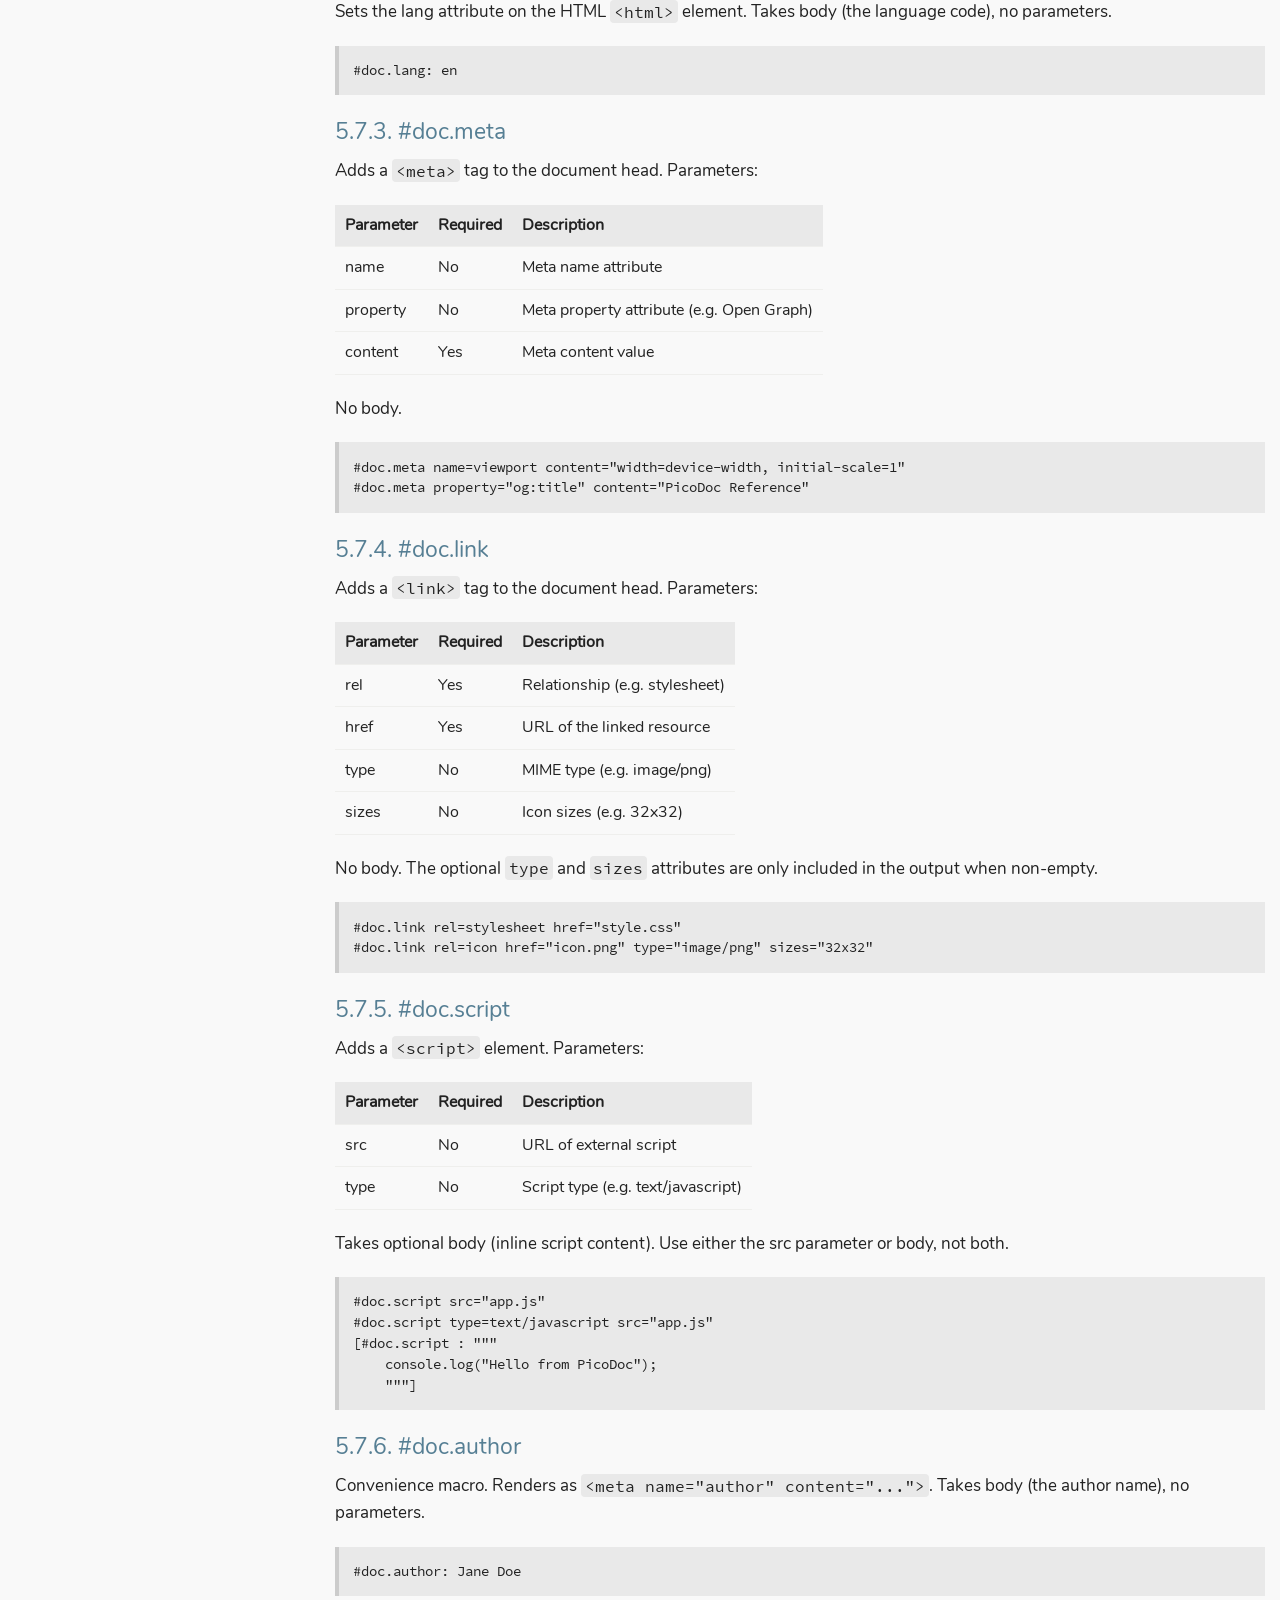
==== commit c5ce0d8c: "Apply table column alignment to th/td cells instead of col elements Move text-align from <col> (unsu" ====
--- a/docs/reference.html
+++ b/docs/reference.html
@@ -233,7 +233,7 @@
 <p><strong>Prose escapes</strong> (in body text and barewords):</p>
 <table>
 <thead>
-<tr><th>Sequence</th><th>Produces</th></tr>
+<tr><th style="text-align: left">Sequence</th><th style="text-align: left">Produces</th></tr>
 </thead>
 <tbody>
 <tr><td><code>\\</code></td><td>Literal backslash</td></tr>
@@ -252,7 +252,7 @@
 <p><strong>String escapes</strong> (inside interpreted string literals):</p>
 <table>
 <thead>
-<tr><th>Sequence</th><th>Produces</th></tr>
+<tr><th style="text-align: left">Sequence</th><th style="text-align: left">Produces</th></tr>
 </thead>
 <tbody>
 <tr><td><code>\\</code></td><td>Literal backslash</td></tr>
@@ -487,7 +487,7 @@
 <p>Also: #link. Hyperlink. Renders as <code>&lt;a&gt;</code>. Parameters:</p>
 <table>
 <thead>
-<tr><th>Parameter</th><th>Required</th><th>Description</th></tr>
+<tr><th style="text-align: left">Parameter</th><th style="text-align: left">Required</th><th style="text-align: left">Description</th></tr>
 </thead>
 <tbody>
 <tr><td>to</td><td>No</td><td>Link target (URL, path, or fragment name)</td></tr>
@@ -520,7 +520,7 @@
 <p>Block code. Renders as <code>&lt;pre&gt;&lt;code&gt;</code>. Parameters:</p>
 <table>
 <thead>
-<tr><th>Parameter</th><th>Required</th><th>Description</th></tr>
+<tr><th style="text-align: left">Parameter</th><th style="text-align: left">Required</th><th style="text-align: left">Description</th></tr>
 </thead>
 <tbody>
 <tr><td>language</td><td>No</td><td>Programming language for syntax class</td></tr>
@@ -542,7 +542,7 @@
 <p>Inline code. Renders as <code>&lt;code&gt;</code>. Parameters:</p>
 <table>
 <thead>
-<tr><th>Parameter</th><th>Required</th><th>Description</th></tr>
+<tr><th style="text-align: left">Parameter</th><th style="text-align: left">Required</th><th style="text-align: left">Description</th></tr>
 </thead>
 <tbody>
 <tr><td>language</td><td>No</td><td>Programming language for syntax class</td></tr>
@@ -590,7 +590,7 @@
 <p>Table container. Renders as <code>&lt;table&gt;</code>. Takes body. Parameters:</p>
 <table>
 <thead>
-<tr><th>Parameter</th><th>Required</th><th>Description</th></tr>
+<tr><th style="text-align: left">Parameter</th><th style="text-align: left">Required</th><th style="text-align: left">Description</th></tr>
 </thead>
 <tbody>
 <tr><td>cols</td><td>No</td><td>Column widths and alignment spec</td></tr>
@@ -634,7 +634,7 @@
 <p>Table data cell. Renders as <code>&lt;td&gt;</code>. Parameters:</p>
 <table>
 <thead>
-<tr><th>Parameter</th><th>Required</th><th>Description</th></tr>
+<tr><th style="text-align: left">Parameter</th><th style="text-align: left">Required</th><th style="text-align: left">Description</th></tr>
 </thead>
 <tbody>
 <tr><td>span</td><td>No</td><td>Column span (colspan attribute)</td></tr>
@@ -655,7 +655,7 @@
 parameters and take a body.</p>
 <table>
 <thead>
-<tr><th>Macro</th><th>HTML element</th><th>Display</th></tr>
+<tr><th style="text-align: left">Macro</th><th style="text-align: left">HTML element</th><th style="text-align: left">Display</th></tr>
 </thead>
 <tbody>
 <tr><td>#div</td><td><code>&lt;div&gt;</code></td><td>Block</td></tr>
@@ -702,7 +702,7 @@
 <p>Adds a <code>&lt;meta&gt;</code> tag to the document head. Parameters:</p>
 <table>
 <thead>
-<tr><th>Parameter</th><th>Required</th><th>Description</th></tr>
+<tr><th style="text-align: left">Parameter</th><th style="text-align: left">Required</th><th style="text-align: left">Description</th></tr>
 </thead>
 <tbody>
 <tr><td>name</td><td>No</td><td>Meta name attribute</td></tr>
@@ -717,7 +717,7 @@
 <p>Adds a <code>&lt;link&gt;</code> tag to the document head. Parameters:</p>
 <table>
 <thead>
-<tr><th>Parameter</th><th>Required</th><th>Description</th></tr>
+<tr><th style="text-align: left">Parameter</th><th style="text-align: left">Required</th><th style="text-align: left">Description</th></tr>
 </thead>
 <tbody>
 <tr><td>rel</td><td>Yes</td><td>Relationship (e.g. stylesheet)</td></tr>
@@ -734,7 +734,7 @@
 <p>Adds a <code>&lt;script&gt;</code> element. Parameters:</p>
 <table>
 <thead>
-<tr><th>Parameter</th><th>Required</th><th>Description</th></tr>
+<tr><th style="text-align: left">Parameter</th><th style="text-align: left">Required</th><th style="text-align: left">Description</th></tr>
 </thead>
 <tbody>
 <tr><td>src</td><td>No</td><td>URL of external script</td></tr>
@@ -768,7 +768,7 @@
 <p>Sets attributes on the <code>&lt;body&gt;</code> element. Parameters:</p>
 <table>
 <thead>
-<tr><th>Parameter</th><th>Required</th><th>Description</th></tr>
+<tr><th style="text-align: left">Parameter</th><th style="text-align: left">Required</th><th style="text-align: left">Description</th></tr>
 </thead>
 <tbody>
 <tr><td>class</td><td>No</td><td>CSS class for the body element</td></tr>
@@ -784,7 +784,7 @@
 directive that affects the rendering of body items. Parameters:</p>
 <table>
 <thead>
-<tr><th>Parameter</th><th>Required</th><th>Description</th></tr>
+<tr><th style="text-align: left">Parameter</th><th style="text-align: left">Required</th><th style="text-align: left">Description</th></tr>
 </thead>
 <tbody>
 <tr><td>type</td><td>Yes</td><td>Wrapper tag (must be one of the 9 wrapper tags)</td></tr>
@@ -817,7 +817,7 @@
 <code>&lt;head&gt;</code>). Place it wherever the TOC should appear. Parameters:</p>
 <table>
 <thead>
-<tr><th>Parameter</th><th>Required</th><th>Description</th></tr>
+<tr><th style="text-align: left">Parameter</th><th style="text-align: left">Required</th><th style="text-align: left">Description</th></tr>
 </thead>
 <tbody>
 <tr><td>level</td><td>No</td><td>Maximum heading depth to include (default 3)</td></tr>
@@ -867,7 +867,7 @@
 Headings beyond the configured level render without numbers. Parameters:</p>
 <table>
 <thead>
-<tr><th>Parameter</th><th>Required</th><th>Description</th></tr>
+<tr><th style="text-align: left">Parameter</th><th style="text-align: left">Required</th><th style="text-align: left">Description</th></tr>
 </thead>
 <tbody>
 <tr><td>level</td><td>No</td><td>Maximum heading depth to number (default 3)</td></tr>
@@ -893,7 +893,7 @@
 headings up to the configured level receive anchors. Parameters:</p>
 <table>
 <thead>
-<tr><th>Parameter</th><th>Required</th><th>Description</th></tr>
+<tr><th style="text-align: left">Parameter</th><th style="text-align: left">Required</th><th style="text-align: left">Description</th></tr>
 </thead>
 <tbody>
 <tr><td>level</td><td>No</td><td>Maximum heading depth to add anchors (default 3)</td></tr>
@@ -922,7 +922,7 @@
 otherwise. Parameters:</p>
 <table>
 <thead>
-<tr><th>Parameter</th><th>Required</th><th>Description</th></tr>
+<tr><th style="text-align: left">Parameter</th><th style="text-align: left">Required</th><th style="text-align: left">Description</th></tr>
 </thead>
 <tbody>
 <tr><td>lhs</td><td>Yes</td><td>Left-hand side value</td></tr>
@@ -938,7 +938,7 @@
 empty string otherwise. Parameters:</p>
 <table>
 <thead>
-<tr><th>Parameter</th><th>Required</th><th>Description</th></tr>
+<tr><th style="text-align: left">Parameter</th><th style="text-align: left">Required</th><th style="text-align: left">Description</th></tr>
 </thead>
 <tbody>
 <tr><td>name</td><td>Yes</td><td>Macro name to test</td></tr>
@@ -951,7 +951,7 @@
 appeared at the call site. Parameters:</p>
 <table>
 <thead>
-<tr><th>Parameter</th><th>Required</th><th>Description</th></tr>
+<tr><th style="text-align: left">Parameter</th><th style="text-align: left">Required</th><th style="text-align: left">Description</th></tr>
 </thead>
 <tbody>
 <tr><td>literal</td><td>No</td><td>If "true", include as raw text without parsing</td></tr>
@@ -969,7 +969,7 @@
 <p>All 11 alternate forms mapped to their canonical commands:</p>
 <table>
 <thead>
-<tr><th>Alternate</th><th>Canonical</th></tr>
+<tr><th style="text-align: left">Alternate</th><th style="text-align: left">Canonical</th></tr>
 </thead>
 <tbody>
 <tr><td>#h1</td><td>#-</td></tr>
@@ -1159,7 +1159,7 @@
 <h3 id="options"><a href="#options">12.1. Options</a></h3>
 <table>
 <thead>
-<tr><th>Flag</th><th>Description</th></tr>
+<tr><th style="text-align: left">Flag</th><th style="text-align: left">Description</th></tr>
 </thead>
 <tbody>
 <tr><td><code>-o FILE</code></td><td>Write output to FILE instead of stdout</td></tr>
@@ -1177,7 +1177,7 @@
 <h3 id="exit-codes"><a href="#exit-codes">12.2. Exit Codes</a></h3>
 <table>
 <thead>
-<tr><th>Code</th><th>Meaning</th></tr>
+<tr><th style="text-align: left">Code</th><th style="text-align: left">Meaning</th></tr>
 </thead>
 <tbody>
 <tr><td>0</td><td>Success</td></tr>
